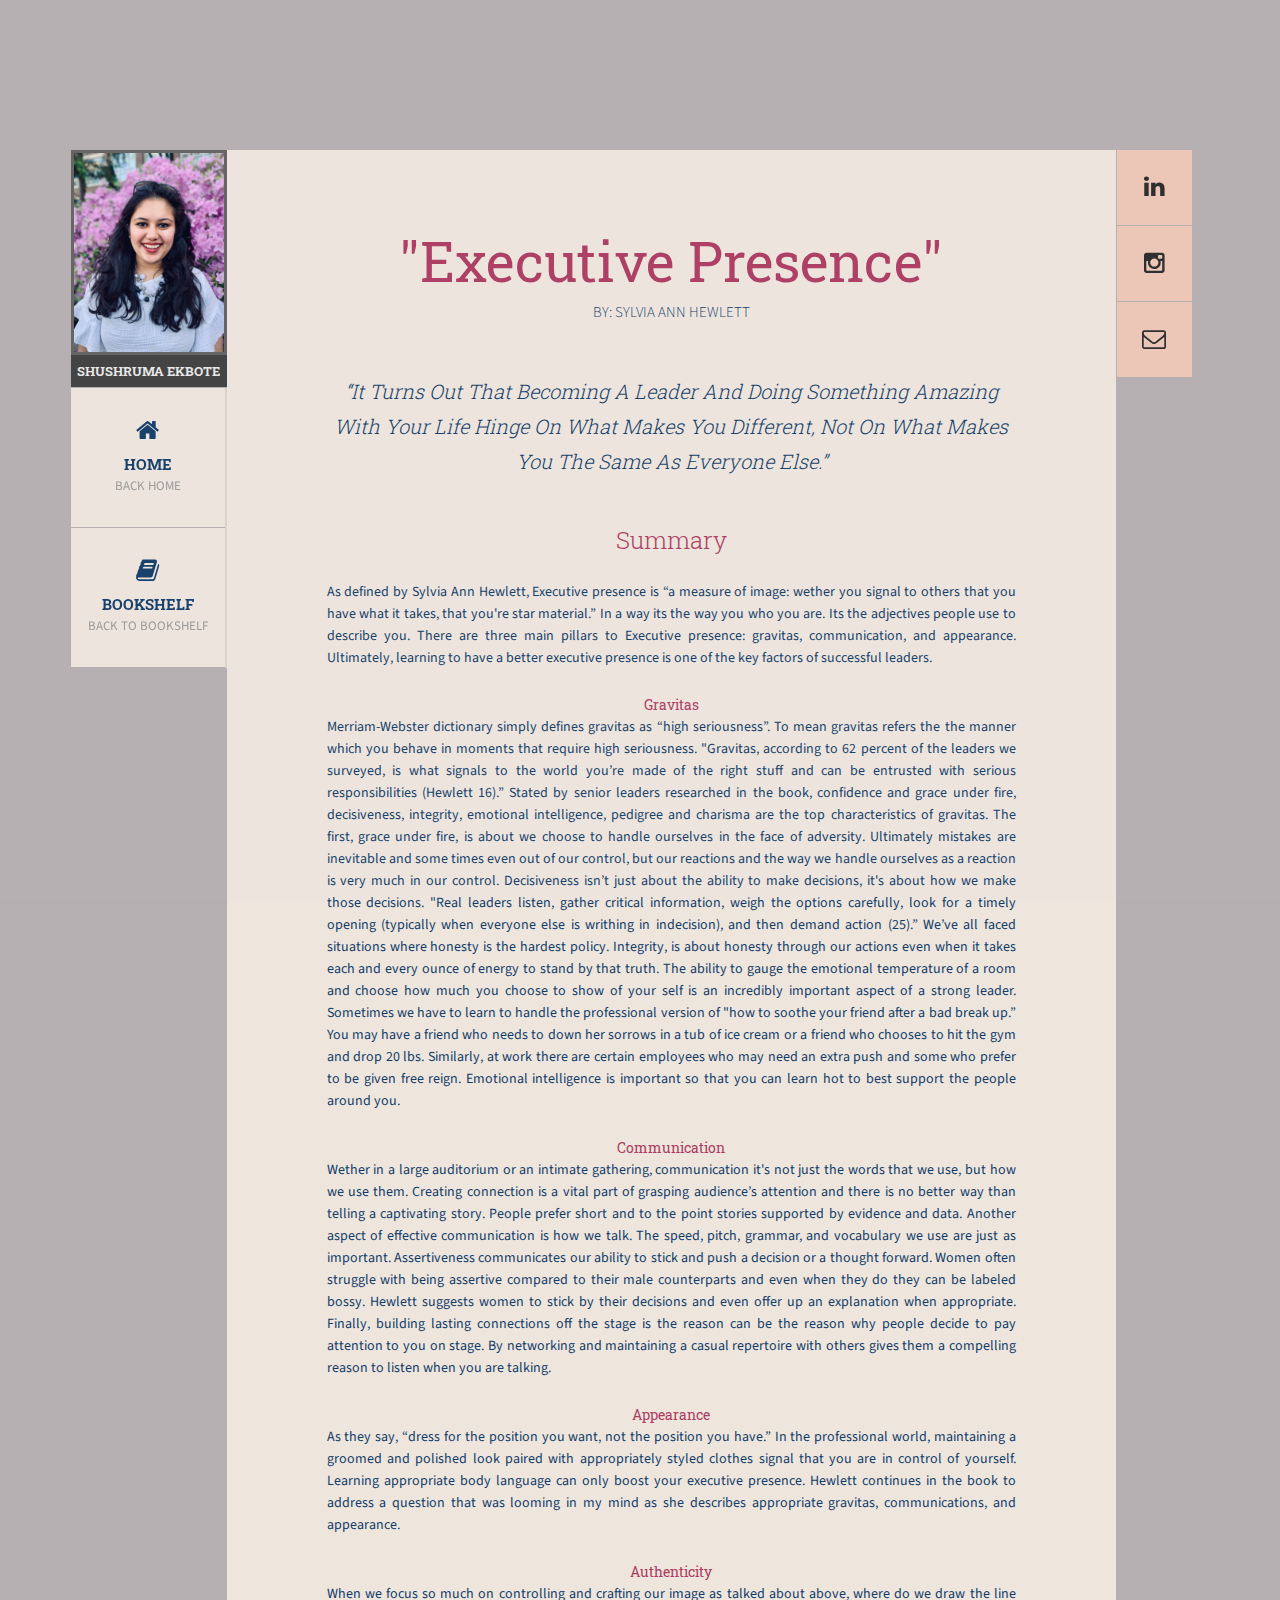
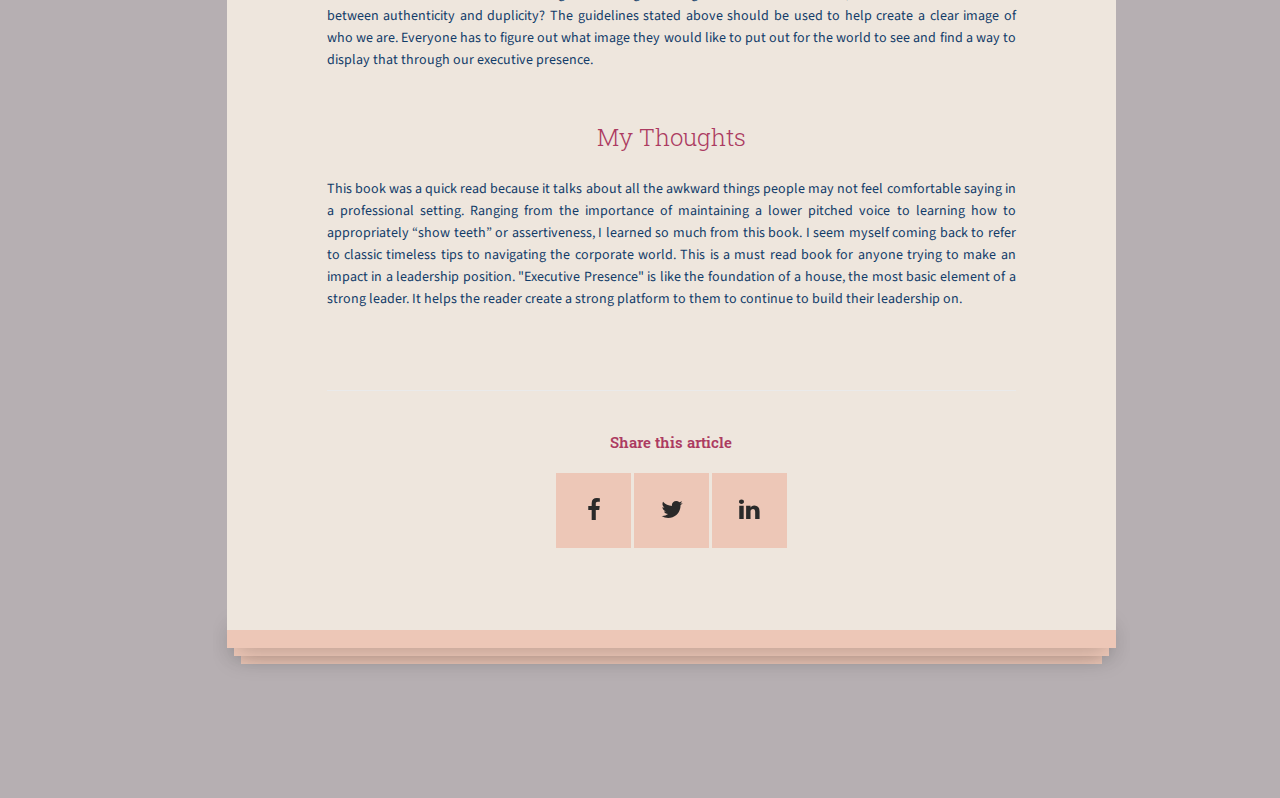
==== Executive_Presence.html @ 41de3475 "executive presence" ====
<!DOCTYPE html>
<html lang="en">
    <head>
	
		 <!-- Metas -->
        <meta charset="utf-8">
        <title>Executive Presence, thoughts by Shushruma</title>
        <meta name="description" content="">
      	<meta name="viewport" content="width=device-width, initial-scale=1">

		<!-- Css -->
        <link href="css/bootstrap.css" rel="stylesheet" type="text/css" media="all"/>
		<link href="css/base.css" rel="stylesheet" type="text/css" media="all"/>
		<link href="css/main.css" rel="stylesheet" type="text/css" media="all"/>
        <link href="css/owl-carousel/owl.carousel.css" rel="stylesheet"  media="all">
		<link href="css/owl-carousel/owl.theme.css" rel="stylesheet"  media="all">
		<link href="css/magnific-popup.css" type="text/css" rel="stylesheet" media="all" />
		<link href='https://fonts.googleapis.com/css?family=Source+Sans+Pro:400,400italic,300,600%7CRoboto+Slab:400,300,700' rel='stylesheet' type='text/css'>
		<link href="css/fontello.css" rel="stylesheet" type="text/css"  media="all">
		
    </head>
    <body>
	
<!-- Preloader -->
<div class="loader">
		<!-- Preloader inner -->
  <div class="loader-inner">
	<div class="spinner">
	  <div class="dot1"></div>
	  <div class="dot2"></div>
	</div>
  </div>
<!-- End preloader inner -->
</div>
<!-- End preloader-->


<!--Wrapper-->
<div id="wrapper" class="mt-150 mb-150">
	
	<!--Container-->
	<div class="container">
		
		
		
			<!--Row-->	
			<div class="row ">
		
		<!--Left content-->
		<div class="col-md-2 left-content pd-r0">
	
	<!--Header-->
	<header id="header">

				<!--Main header-->
				<div class="main-header">
				
				<!--Profile image-->
				<div class="img-profile">
					<img src="img/profile.jpg" alt="" style="border: #656361 solid 3px;"/>
					
					<div class="name-profile t-center">
						<h5 class="uppercase">Shushruma Ekbote</h5>
					</div>
					
				</div>
				<!--End profile image-->					
				
				<!--Main navigation-->
				<nav id="main-nav" class="main-nav clearfix t-center uppercase not-tabbed">

				<ul>
					<li ><a href="index.html"><i class="icon-home"></i>Home<span>Back Home</span></a></li>
					<li ><a href="index.html#portfolio"><i class="icon-book"></i>Bookshelf<span>Back to bookshelf</span></a></li>
					
				</ul>

				</nav>
			<!--End main navigation-->
				
				</div>
				<!--End main header-->
			
		</header>
		<!--End  header-->
		
		</div>
		<!--End left content-->
		
			<!--Right content-->
			<div class="col-md-9 right-content pd-r0 pd-l0">

						
					<!--Blog Tab-->
			<section id="blog" class="bg-white t-center">
				
				
				<!--Blog-->
				<div class="blog single">
				
					<!--Content-->
						<div class="content">

					<!--Block content-->	
					<div class="block-content mb-50">
						
							<!--Row-->	
							<div class="row">

							<div class="col-md-12">


						<div class="main-title">
                               <h1 class="mb-20">"Executive Presence"</h1>
                               <h5 class="uppercase pt-10">by: Sylvia Ann Hewlett</h5>
                           </div>


								</div>

							</div>
							<!--End row-->

					</div>
					<!--End block content-->
                    
                            <div class="block-post single mb-50">
                             <blockquote>“It turns out that becoming a leader and doing something amazing with your life hinge on what makes you different, not on what makes you the same as everyone else.”</blockquote>
                            </div>
                   
                            
						<!--Block content-->	
						<div class="block-content ">

								<!--Row-->	
								<div class="row">
							<div class="col-md-12">

								<!--Block post-->			
								<div class="block-post single">			
									

										<div class="post-title mb-30">
	                                    
	                                        <h4>Summary</h4>
	                                </div>


									
										<div class="entry-content">
									<p>As defined by Sylvia Ann Hewlett, Executive presence is “a measure of image: wether you signal to others that you have what it takes, that you're star material.” In a way its the way you who you are. Its the adjectives people use to describe you. There are three main pillars to Executive presence: gravitas, communication, and appearance. Ultimately, learning to have a better executive presence is one of the key factors of successful leaders.  </p>
                                    
                                    <h5 class="heading5">Gravitas</h5>
                                    <p> Merriam-Webster dictionary simply defines gravitas as “high seriousness”. To mean gravitas refers the the manner which you behave in moments that require high seriousness. "Gravitas, according to 62 percent of the leaders we surveyed, is what signals to the world you’re made of the right stuff and can be entrusted with serious responsibilities (Hewlett 16).” Stated by senior leaders researched in the book, confidence and grace under fire, decisiveness, integrity, emotional intelligence, pedigree and charisma are the top characteristics of gravitas. The first, grace under fire, is about we choose to handle ourselves in the face of adversity. Ultimately mistakes are inevitable and some times even out of our control, but our reactions and the way we handle ourselves as a reaction is very much in our control. Decisiveness isn’t just about the ability to make decisions, it's about how we make those decisions. "Real leaders listen, gather critical information, weigh the options carefully, look for a timely opening (typically when everyone else is writhing in indecision), and then demand action (25).” We’ve all faced situations where honesty is the hardest policy. Integrity, is about honesty through our actions even when it takes each and every ounce of energy to stand by that truth. The ability to gauge the emotional temperature of a  room and choose how much you choose to show of your self is an incredibly important aspect of a strong leader. Sometimes we have to learn to handle the professional version of "how to soothe your friend after a bad break up.” You may have a friend who needs to down her sorrows in a tub of ice cream or a friend who chooses to hit the gym and drop 20 lbs. Similarly, at work there are certain employees who may need an extra push and some who prefer to be given free reign. Emotional intelligence is important so that you can learn hot to best support the people around you.  </p>
                                            
                                            
                                    <h5 class="heading5">Communication</h5>
                                    <p>Wether in a large auditorium or an intimate gathering, communication it's not just the words that we use, but how we use them. Creating connection is a vital part of grasping audience’s attention and there is no better way than telling a captivating story. People prefer short and to the point stories supported by evidence and data. Another aspect of effective communication is how we talk. The speed, pitch, grammar, and vocabulary we use are just as important. Assertiveness communicates our ability to stick and push a decision or a thought forward. Women often struggle with being assertive compared to their male counterparts and even when they do they can be labeled bossy. Hewlett suggests women to stick by their decisions and even offer up an explanation when appropriate. Finally, building lasting connections off the stage is the reason can be the reason why people decide to pay attention to you on stage. By networking and maintaining a casual repertoire with others gives them a compelling reason to listen when you are talking. </p>
                                            
                                    <h5 class="heading5">Appearance</h5>
                                    <p>As they say, “dress for the position you want, not the position you have.” In the professional world, maintaining a groomed and polished look paired with appropriately styled clothes signal that you are in control of yourself. Learning appropriate body language can only boost your executive presence. Hewlett continues in the book to address a question that was looming in my mind as she describes appropriate gravitas, communications, and appearance.</p>
                                            
                                    <h5 class="heading5">Authenticity</h5>
                                    <p>When we focus so much on controlling and crafting our image as talked about above, where do we draw the line between authenticity and duplicity? The guidelines stated above should be used to help create a clear image of who we are. Everyone has to figure out what image they would like to put out for the world to see and find a way to display that through our executive presence. </p>
                                            
                                            
                                            
                                            <div class="post-title pt-30 mb-30">
	                                    
	                                        <h4 class ="heading5">My Thoughts</h4>
	                                </div>
                                            
                                    <p> This book was a quick read because it talks about all the awkward things people may not feel comfortable saying in a professional setting. Ranging from the importance of maintaining a lower pitched voice to learning how to appropriately “show teeth” or assertiveness, I learned so much from this book. I seem myself coming back to refer to classic timeless tips to navigating the corporate world. This is a must read book for anyone trying to make an impact in a leadership position. "Executive Presence" is like the foundation of a house, the most basic element of a strong leader. It helps the reader create a strong platform to them to continue to build their leadership on. </p>
                                            
								
									
									
									</div>
																		
									<hr class="mt-80 mb-40">
									
									<div class="block-share">

									<h5 class="mt-20">Share this article</h5>
									<ul class="social mt-20">
									<li><a href="https://www.facebook.com/sharer/sharer.php?u=https%3A//shushruma.github.io/startwwhy_br.html"><i class="icon-facebook"></i></a></li>
									<li><a href="https://twitter.com/intent/tweet?text=https%3A//www.facebook.com/sharer/sharer.php?u=https%253A//shushruma.github.io/startwwhy_br.html"><i class="icon-twitter"></i></a></li>
									<li><a href="https://www.linkedin.com/shareArticle?mini=true&url=https%3A//twitter.com/intent/tweet?text=https%253A//www.facebook.com/sharer/sharer.php?u=https%25253A//shushruma.github.io/startwwhy_br.html&title=Start%20With%20Why%20Book%20Blog%20by%20Shushruma%20Ekbote&summary=&source="><i class="icon-linkedin"></i></a></li>
								</ul>
								</div>

								</div>
								<!--End block post-->

							</div>

							</div>
							<!--End row-->
							
							
							</div>
							<!--End block content-->
														

					

						</div>
						<!--End content-->

					</div>
					 <!--End blog-->
		
		
			</section>
			<!--End blog tab-->

		</div>
		<!--End right content-->
		
		
		<!--Footer-->
		<footer class="footer ">
						
			<div class="col-md-1 pd-l0">
			
                <!--Social-->					
					<ul class="social">
                        <li><a href="https://www.linkedin.com/in/shushruma-sai-ekbote/"><i class="icon-linkedin"></i></a></li>
						<li><a href="https://www.instagram.com/shushruma/"><i class="icon-instagram"></i></a></li>
                        <li><a href="mailto:shushruma.ekbote@gmail.com"><i class="icon-mail"></i></a></li>
						
					</ul>
					<!--End social-->	
			
		</div>
			
		</footer>
		<!--End footer-->
				
			</div>
			<!--End row-->
			
		</div>
		<!--End container-->

</div>
<!--End wrapper-->
	
<!--Javascript-->	
<script src="js/jquery-1.11.3.min.js" type="text/javascript"></script>
<script src="js/owl.carousel.js" type="text/javascript"></script>
<script src="js/jquery.magnific-popup.js" type="text/javascript"></script>
<script src="js/jquery.easytabs.min.js" type="text/javascript"></script>
<script src="js/placeholders.min.js" type="text/javascript"></script>
<script src="js/script.js" type="text/javascript"></script>

<!-- Google analytics -->


<!-- End google analytics -->


    </body>
</html>
---- css/base.css ----
/* Table of Content
==================================================
	#Reset & Basics
	#Basic Styles
	#Typography
	#Links
	#Browser Fix
	#Misc


/* #Reset & Basics (Inspired by E. Meyers)
================================================== */

*, *:before, *:after {
    -moz-box-sizing: border-box;
	-webkit-box-sizing :border-box;
	-ms-box-sizing: border-box;
	-o-box-sizing: border-box;
}


* { margin:0; padding:0; }



	html, body, div, span, applet, object, iframe, h1, h2, h3, h4, h5, h6, p, blockquote, pre, a, abbr, acronym, address, big, cite, code, dfn, em, img, ins, kbd, q, s, samp, small, strike, strong, sub, sup, tt, var, b, u, i, center, dl, dt, dd, ol, ul, li, fieldset, form, label, legend, table, caption, tbody, tfoot, thead, tr, th, td, article, aside, canvas, details, embed, figure, figcaption, footer, header, hgroup, menu, nav, output, ruby, section, summary, time, mark, audio, video {
		margin: 0;
		padding: 0;
		border: 0;
		font-size: 100%;
		font: inherit;
		vertical-align: baseline; 
		text-decoration:none;}
	article, aside, details, figcaption, figure, footer, header, hgroup, menu, nav, section {
		display: block; }

	ol, ul {
		list-style: none; }
	blockquote, q {
		quotes: none; }
	blockquote:before, blockquote:after,
	q:before, q:after {
		content: '';
		content: none; }
	table {
		border-collapse: collapse;
		border-spacing: 0; }


a, a:hover, a:active, a:visited, a:focus {
    text-decoration: none;
}



		
img {
    display: inline-block;
    vertical-align: middle;
}

img {
    height: auto;
    max-width: 100%;
}


#map img { max-width: none; }

*::-moz-selection {
    background: #edc7b7;
    color: #2a2a2a;
}

a:focus {
outline: 0;
}

iframe{width:100%;frameborder:0;display:inline-block;}
	


/* #Basic Styles
================================================== */
	body {
		background: #b6afb2;
		font: 14px/22px "Source Sans Pro","Helvetica","Arial",sans-serif;
		color: #123c69;
		-webkit-font-smoothing: antialiased; /* Fix for webkit rendering */
		-webkit-text-size-adjust: 100%;
		margin:0;
		
		
 }


/* #Typography and #Common style
================================================== */

	h1, h2, h3, h4, h5, h6 {color: #ac3b61;}
	em { font-style: italic; }
	strong {color:#2a2a2a; }
	small { font-size: 80%; }
	
    h7 {color: #667586; font-size: 75%; font: "Roberto Slab";}


	
	.main-title h1 {
		font-size: 55px;
		font-weight: 400;
	}


	.main-title h3 {
		font-size: 20px;
		color:#123c69;
		font-weight: 300;
	}
	
	
	.main-title h5 {
		font-size: 15px;
		color:#123c69;
		font-weight: 300;
	}
	
	
	.sub-title h2 {
		font-size: 15px;
		font-weight: 700;
		display:inline-block;
		position:relative;
	}
	
	.sub-title h2:before {
		background: #123c69;
		content: "";
		height: 8px;
		left: 50%;
		position: absolute;
		top: -20px;
		width: 20px;
		transform:translate3d(-50%,0,0);
		-webkit-transform:translate3d(-50%,0,0);
		-ms-transform: translate3d(-50%,0,0);
		-ms-transform: translate(-50%,0);
		-o-transform: translate(-50%,0);
	}


		
	.block-post.single blockquote, .post-title h4, .post-title a, .work  .item a .desc h5 span, .filter li a, .block-quote .block-profile, .listing-large  a
	,.listing-large .listing-event .data.right li:nth-child(2) ul li, .timeline .timeline-inner .name span.date, .page-number , .listing .listing-event .data li, .listing  a
	, .main-nav ul li, 	h1, h2, h3, h4, h5, h6, h7 .but span, .author a  {
		font-family:"Sources Sans Pro", "Roboto Slab","Helvetica","Arial",sans-serif;
	}
	
	
	.main-title h5 , .timeline .timeline-inner .name span.date em, .listing-large .listing-event .data.right li:nth-child(2) ul li span , ul.hb-list li h6, .block-quote .block-profile span, .work .item a .desc h5 span
	,.main-nav ul li a span{
		font-family:"Source Sans Pro","Helvetica","Arial",sans-serif;
	}
	
	

	.exp:after, .spinner, .spinner:after,  .spinner, .block-quote .block-img img,.block-pagination ul li a.selected, .block-pagination ul li a 
	,.comments .author-img img, .rating span, .services:before, .services:after, .listing-inner:before  , .timeline .timeline-inner .name:before, .listing-large-inner:before, .listing-large-inner:after
	, ul.hb-list li span , .listing-inner:after {
		    border-radius: 100%;
			-moz-border-radius:100%;
			-webkit-border-radius :100%;
			-ms-border-radius:100%;
			-o-border-radius: 100%;
	
		}
	
	
	
	.uppercase{
		text-transform:uppercase;
	}
	
	.white{
		color:#eee6dd;
	}
	
	.block-share h5, .block-single h5{
	    font-size: 15px;
	    font-weight: 600;
	}
	
	
	.block-share .social li{
		display:inline-block;
		margin-bottom:0;
	}
	
	
	input[type="text"]::-moz-placeholder, input[type="email"]::-moz-placeholder, textarea::-moz-placeholder, input[type="search"]::-moz-placeholder {
	    color: #123c69;
	}
	
	

/* #Links
================================================== */
	
	a, input[type="text"],  textarea, nav.main-nav ul, .lines:before, .contact-form .submit, .reply-form .submit, .item a .desc, 
	.owl-page span,.insta-Feed li a:before, .right-arr, .left-arr {
		
		transition: all 0.3s ease-in-out 0s;
		-ms-transition: all 0.3s ease-in-out 0s;
		-webkit-transition:all 0.3s ease-in-out 0s;
		-moz-transition: all 0.3s ease-in-out 0s;
		-o-transition: all 0.3s ease-in-out 0s;
		
		
	}
		
	 p a {
	     text-decoration: underline;
		 color: #2a2a2a;
	}

	.but{
		padding: 8px 25px;
		text-transform:uppercase;
		display:inline-block;
		color:#2a2a2a;
		border:1px solid #eaeaea;
		font-size:12px;
		letter-spacing: 1px;
		font-weight: 400;
	}
	
	
	.but:hover{
		color:#2a2a2a;
		background:#edc7b7;
		border:1px solid #edc7b7;
	}
	
	
	.but.opc{
		color:#eee6dd;
		border:1px solid #525252;
		background:#525252;
	}
	
	
	.but.opc:hover{
		background:#3f3f3f;
	}
	
	
	.but span{
	    display: inline-block;
	    padding-left:10px;

	}
	
	
	a:hover .left-arr {
	    transform: translate3d(-6px, 0px, 0px);
		-ms-transform: translate3d(-6px, 0px, 0px);
		-webkit-transform:translate3d(-6px, 0px, 0px);
	}
	 a:hover .right-arr {
	    transform: translate3d(6px, 0px, 0px);
		-ms-transform: translate3d(6px, 0px, 0px);
		-webkit-transform:translate3d(6px, 0px, 0px);
	}
	
	
	
/* #Browser Fix
================================================== */



	 .main-header, col-md-2.left-content,  col-md-2.right-content{

 			box-sizing:border-box;
			-moz-box-sizing:border-box; /* Firefox */
		}



/* #Misc
================================================== */
/*Misc*/
	
	.pt-10{padding-top:10px !important;} 
	.pb-10{padding-bottom:10px !important;}
	.pt-15{padding-top:15px !important;} 
	.pb-15{padding-bottom:15px !important;}
	.pt-20{padding-top:20px !important;} 
	.pb-20{padding-bottom:20px !important;}
	.pt-30{padding-top:30px !important;} 
	.pb-30{padding-bottom:30px !important;}
	.pt-40{padding-top:40px !important;} 
	.pb-40{padding-bottom:40px !important;}
	.pt-50{padding-top:50px !important;}
	.pb-50{padding-bottom:50px !important;}
	.pt-60{padding-top:60px !important;}
	.pb-60{padding-bottom:60px !important;}
	.pt-70{padding-top:70px !important;}
	.pb-70{padding-bottom:70px !important;}
	.pt-80{padding-top:80px !important;}
	.pb-80{padding-bottom:80px !important;}
	.pt-100{padding-top:100px !important;}
	.pb-100{padding-bottom:100px !important;}
	.pt-160{padding-top:160px !important;}
	.pb-160{padding-bottom:160px !important;}
	.mt-5{margin-top:5px !important;}
	.mb-5{margin-bottom:5px !important;}
	.mt-10{margin-top:10px !important;}
	.mb-10{margin-bottom:10px !important;}
	.mt-15{margin-top:15px !important;}
	.mb-15{margin-bottom:15px !important;}
	.mt-20{margin-top:20px !important;}
	.mb-20{margin-bottom:20px !important;}
	.mt-30{margin-top:30px !important;}
	.mb-30{margin-bottom:30px !important;}
	.mt-40{margin-top:40px !important;}
	.mb-40{margin-bottom:40px !important;}
	.mt-50{margin-top:50px !important;}
	.mb-50{margin-bottom:50px !important;}
	.mt-60{margin-top:60px !important;}
	.mb-60{margin-bottom:60px !important;}
	.mt-70{margin-top:70px !important;}
	.mb-70{margin-bottom:70px !important;}
	.mt-80{margin-top:80px !important;}
	.mb-80{margin-bottom:80px !important;}
	.mt-90{margin-top:90px !important;}
	.mb-90{margin-bottom:90px !important;}
	.mt-100{margin-top:100px !important;}
	.mb-100{margin-bottom:100px !important;}
	.mt-150{margin-top:150px !important;}
	.mb-150{margin-bottom:150px !important;}
	.mt-200{margin-top:200px !important;}
	.mb-200{margin-bottom:200px !important;}
	.t-center {text-align: center;}
	.t-left {text-align: left;}
	.t-right {text-align: right;}
	.bg-white{background:#eee6dd;}
	.pd-r0{padding-right:0 !important;}
	.pd-l0{padding-left:0 !important;}
	.emph-1{color:#2a2a2a;}
	.emph-2{color:#edc7b7;}
	.emph-3{font-style:italic;}
	.emph-4{color:#999999;}


#main-nav{
    border-right: #ded1c4 solid 2px;
}
---- css/main.css ----
/*
*	THE BOOK (HTML version)
* 	Copyright 2016
* 	www.mutationmedia.net
* 	Created by : mutationthemes
*
*/


/** Table of Content
==================================================
1-Preloader
2-Header

3-Tabs sections : 
  3/1-About tab
  3/2-Resume tab
  3/3-Portfolio tab
  3/4-Blog tab
  3/5-Contact tab

4-Footer
5-Media queries


/** Preloader **/

.loader {
    background: #eaeaea;
    bottom: 0;
    height: 100%;
    left: 0;
    position: fixed;
    right: 0;
    top: 0;
    width: 100%;
    z-index: 9999;
}


.loader-inner {
    height: 100%;
    left: 0;
    position: absolute;
    top: 50%;
    width: 100%;
	opacity:.9;
	text-align:center;

}


.spinner {
  font-size: 10px;
  text-indent: -9999em;
  margin:0 auto;
  width: 4em;
  height: 4em;
  background: #2a2a2a;
  background: -moz-linear-gradient(left, #333333 10%, rgba(51, 51, 51, 0) 30%);
  background: -webkit-linear-gradient(left, #333333 10%, rgba(51, 51, 51, 0) 30%);
  background: -o-linear-gradient(left, #333333 10%, rgba(51, 51, 51, 0) 30%);
  background: -ms-linear-gradient(left, #333333 10%, rgba(51, 51, 51, 0) 30%);
  background: linear-gradient(to right, #333333 10%, rgba(51, 51, 51, 0) 30%);
  position: relative;
  -webkit-animation: rotation 1s infinite linear;
  animation: rotation 1s infinite linear;
  -webkit-transform: translateZ(0);
  -ms-transform: translateZ(0);
  transform: translateZ(0);
}


.spinner:before {
  width: 50%;
  height: 50%;
  background: #2a2a2a;
  position: absolute;
  top: 0;
  left: 0;
  content: '';
  border-radius: 100% 0 0 0;
}


.spinner:after {
  background:#eaeaea;
  width: 90%;
  height: 100%;
  border-radius: 50%;
  content: '';
  margin: auto;
  position: absolute;
  top: 0;
  left: 0;
  bottom: 0;
  right: 0;
	
}
@-webkit-keyframes rotation {
  0% {
    -webkit-transform: rotate(0deg);
    -ms-transform: rotate(0deg);
    transform: rotate(0deg);
  }
  100% {
    -webkit-transform: rotate(360deg);
    transform: rotate(360deg);
  }
}
@keyframes rotation {
  0% {
    -webkit-transform: rotate(0deg);
    -ms-transform: rotate(0deg);
    transform: rotate(0deg);
  }
  100% {
    -webkit-transform: rotate(360deg);
    -ms-transform: rotate(360deg);
    transform: rotate(360deg);
  }
}

/** End preloader **/


/** Header **/

.img-profile{
	position:relative;
}

.img-profile .name-profile{
	background:#3f3f3f;
	padding:5px 0;
	margin-bottom:1px;
}


.img-profile .name-profile h5{
	color:#e8e8e8;
	font-weight: 700;
	font-size:13px;
	display:block;
}



.img-profile .name-profile span sup{
 	font-size: 8px;
    line-height: 5px;
}

.main-header {
	position:relative;
	margin-left: 1px;
	
}

.main-header:after{content:""; background:#eaeaea;height:100%;top:0;right:-1px;position:absolute;width:1px;}

.main-nav ul li{
	display:block;
	position: relative;
	font-weight: 700;
	font-size:15px;
	margin-bottom:1px;

}

.main-nav ul li a{
	background:#eee6dd;
	color:#123c69;
	text-transform:uppercase;
	padding:30px 0;
  	display: inline-block;
 	vertical-align: middle;
 	-webkit-transform: translateZ(0);
  transform: translateZ(0);
  box-shadow: 0 0 1px rgba(0, 0, 0, 0);
  -webkit-backface-visibility: hidden;
  backface-visibility: hidden;
  -moz-osx-font-smoothing: grayscale;
  position: relative;
  -webkit-transition-property: color;
  transition-property: color;
  -webkit-transition-duration: 0.3s;
  transition-duration: 0.3s;
  width:100%;	
	
}


.main-nav ul li a span{
	display:block;
	font-size:13px;
	font-weight: 400;
	color:#999999;
}


.main-nav ul li a i{
	font-size:25px;
	display:block;
	margin-bottom:10px;
}


.main-nav li a:before {
 	content: "";
	 position: absolute;
	 z-index: -1;
	 top: 0;
	 left: 0;
	 right: 0;
	 bottom: 0;
	 background: #edc7b7;
	 -webkit-transform: scaleX(0);
	 transform: scaleX(0);
	 -webkit-transform-origin: 0 50%;
	 transform-origin: 0 50%;
	 -webkit-transition-property: transform;
	 transition-property: transform;
	 -webkit-transition-duration: 0.3s;
	 transition-duration: 0.3s;
	 -webkit-transition-timing-function: ease-out;
	 transition-timing-function: ease-out;


	
}


.main-nav li a:hover, .main-nav li a:focus, .main-nav li a:active, .main-nav li a:active span, .main-nav li a:hover span, .main-nav li a:focus span {
  color:#123c69;
}


.main-nav li a:hover:before, .main-nav li a:focus:before, .main-nav li a:active:before {
  -webkit-transform: scaleX(1);
  -ms-transform: scaleX(1);
  transform: scaleX(1);
}

.main-nav li a.active:before {
  color:#ffffff;
  content: "";
  position: absolute;
  z-index: -1;
  top: 0;
  bottom: 0;
  left: 0;
  right: 0;
  background: #edc7b7;
  -webkit-transform: scaleX(1);
  -ms-transform: scaleX(1);
  transform: scaleX(1);
  -webkit-transform-origin: 50%;
   -ms-transform-origin: 50%;
  transform-origin: 50%;
  -webkit-transition-property: transform;
  -ms-transition-property: transform;
  transition-property: transform;
  -webkit-transition-duration: 0.3s;
  -ms-transition-duration: 0.3s;
  transition-duration: 0.3s;
  -webkit-transition-timing-function: ease-out;
-ms-transition-timing-function: ease-out;
  transition-timing-function: ease-out;

}

.main-nav li a.active{
	background: #edc7b7;
	color:#ac3b61;
	z-index: 11;
}



.main-nav li a.active span{
	color:#ac3b61;
}


.main-nav li a.active:after {
  pointer-events: none;
  position: absolute;
  z-index: -1;
  content: '';
  border-style: solid;
  -webkit-transition-duration: 0.3s;
  transition-duration: 0.3s;
  -webkit-transition-property: transform;
  transition-property: transform;
  top:50%;
  margin-top:-25px;
  right: -10px;
  border-width: 25px 0 25px 15px;
  border-color: transparent transparent transparent #edc7b7;

}


/** End header **/

/** Tabs sections **/

.content{
	padding:100px;
	position:relative;
}


.content:after{
    content: "";
    height: 18px;
    left: 0;
    position: absolute;
    bottom: 0;
    width:100%;
	padding:18px 25px;
	z-index:-1;
	box-shadow: 0px 8px 25px -10px rgba(0,0,0,0.35), 0px 15px 0px -8px #edc7b7, 0px 15px 0px -7px #edc7b7, 0px 16px 25px -10px rgba(0,0,0,0.35), 0px 30px 0px -15px #edc7b7, 0px 30px 0px -14px #edc7b7;
	-moz-box-shadow:0px 8px 25px -10px rgba(0,0,0,0.35), 0px 15px 0px -8px #edc7b7, 0px 15px 0px -7px #edc7b7, 0px 16px 25px -10px rgba(0,0,0,0.35), 0px 30px 0px -15px #edc7b7, 0px 30px 0px -14px #edc7b7;
	-webkit-box-shadow :0px 8px 25px -10px rgba(0,0,0,0.35), 0px 15px 0px -8px #edc7b7, 0px 15px 0px -7px #edc7b7, 0px 16px 25px -10px rgba(0,0,0,0.35), 0px 30px 0px -15px #edc7b7, 0px 30px 0px -14px #edc7b7;;
	-ms-box-shadow:0px 8px 25px -10px rgba(0,0,0,0.35), 0px 15px 0px -8px #edc7b7, 0px 15px 0px -7px #edc7b7, 0px 16px 25px -10px rgba(0,0,0,0.35), 0px 30px 0px -15px #edc7b7, 0px 30px 0px -14px #edc7b7;;
	-o-box-shadow: 0px 8px 25px -10px rgba(0,0,0,0.35), 0px 15px 0px -8px #edc7b7, 0px 15px 0px -7px #edc7b7, 0px 16px 25px -10px rgba(0,0,0,0.35), 0px 30px 0px -15px #edc7b7, 0px 30px 0px -14px #edc7b7;;
	
}


.content:before{
	background: #edc7b7;
    content: "";
    height: 18px;
    left: 0;
    position: absolute;
    bottom: 0;
    width:100%;
	
}

.col-md-2.left-content{
	width: 14.6667%;
	z-index:10;
}


.right-content.col-md-9{
	width: 76%;
}


.footer.col-md-1{
	width: 9.33333%;
}


/** About tab **/

p.lead-intro {
	padding:0 80px;
	font-weight: 400;
	font-style:italic;
	font-size:15px;
	line-height:27px;
}

img.signature{
	width:20%;
}


.listing {
    padding: 40px 0;
    position: relative;
}


.listing:after {
    background-color: #eaeaea;
    content: " ";
    height: 100%;
    left: 36.5%;
    position: absolute;
    top: 0;
    width: 1px;
    z-index: 0;
	
}

/*
.listing-inner:before {
 	background: #2a2a2a;
    top: -20px;
    content: " ";
    height: 12px;
    left: 35.3%;
    position: absolute;
    width: 12px;
    z-index: 0;
}
*/


/*
.listing-inner:after {
 	background: #edc7b7;
    bottom: -20px;
    content: " ";
    height: 12px;
    left: 35.3%;
    position: absolute;
    width: 12px;
    z-index: 0;
}
*/

.listing .listing-event {
    position: relative;
    z-index: 2;
}


.listing .listing-event .data.left {
    float: left;
    margin-left: -17%;
    padding-right: 28px;
    position: relative;
    text-align: right;
    width: 53%;
}


.listing .listing-event .data.right {
  	margin-left: 35%;
    padding-left: 38px;
    position: relative;
    text-align: left;
    width: 71%;
}


.listing .listing-event .data li{
	font-size: 15px;
	font-weight: 400;
	line-height:26px;
}


.listing  a {
    font-size: 14px;
    font-weight: 700;
    position: absolute;
    bottom: -25px;
}


.listing  a:hover {
    color:#edc7b7;
}

.listing  a.btn-1 {
	left:3px;
}


.listing  a.btn-2 {
	right:26.8%
}

.insta-Feed li ,.insta-Feed li a{
	display: inline;
    margin: 0 1px;
    position: relative;
    width: 15%;
	
}

.insta-Feed li a{
	display:inline-block;

	
}

.insta-Feed li img {
	display:inline-block;
	width:100%;
	
	
}

.insta-Feed li a:before{
    background: rgba(51, 51, 51, 0.3);
    content: "";
    height: 100%;
    position: absolute;
    width: 100%;
	left:0;
	top:0;
	z-index:0;
	display: block
}

.insta-Feed li a:hover:before{
	background: rgba(51, 51, 51, 0);
}


.page-number {
  display: inline-block;
  font-size: 15.5px;
  font-weight: 400;
}

/** End about tab **/

/** Resume tab **/

p.prof-intro {
	
	font-weight: 400;
	font-size:15px;
	line-height:27px;
}

.timeline {
    padding: 60px 0 20px 0;
    position: relative;
}


.timeline:after {
    background-color: #eaeaea;
    content: " ";
    height: 100%;
   	left: 49.9%;
    position: absolute;
    top: 0;
    width: 1px;
    z-index: 0;
}


.timeline .timeline-inner {
    margin-bottom: 40px;
    position: relative;
    z-index: 2;
}


.timeline .timeline-inner:last-child {
    margin-bottom: 0;
}

.timeline .timeline-inner .name {
    float: left;
    font-size: 18px;
    padding-right: 4px;
    position: relative;
    text-align: right;
    width: 35%;

}

.timeline .timeline-inner .name:before {
    background: #123c69;
    border: 4px solid #fff;
    content: " ";
    height: 20px;
    position: absolute;
    right: -2.1em;
    top: 1px;
    width: 20px;
	 -webkit-background-clip: padding-box; 
	 -moz-background-clip:padding; 
	 background-clip:padding-box;
}

.timeline .timeline-inner .name.switched:before{
    background: #123c69;
	 -webkit-background-clip: padding-box; 
	 -moz-background-clip:padding; 
	 background-clip:padding-box;

}

.timeline .timeline-inner .detail {
    margin-left: 41%;
    padding-left: 5px;
    position: relative;
	text-align:left;
	width:60%;
}

.timeline .timeline-inner .name h4 {
    margin-bottom: 0;
	font-size: 15px;
    font-weight: 400;
}


.timeline .timeline-inner .name span.date {
    color:#667586;
    font-size: 13.5px;
    font-weight: 400;
}

.timeline .timeline-inner .name span.date em {
 	background:#edc7b7;
    border-radius: 3px;
	-moz-border-radius:3px;
	-webkit-border-radius :3px;
	-ms-border-radius:3px;
	-o-border-radius: 3px;
    color: #2a2a2a;
    font-size: 12.5px;
    font-weight: 400;
    margin-left: 10px;
    padding: 2px 7px;
    position: relative;
    top: -1px;
	position:relative;
}


.timeline .timeline-inner .name span.date em:before {
    border-color: transparent #edc7b7;
    border-style: solid;
    border-width: 6px 5px 6px 0;
    content: "";
    display: block;
    left: -4px;
    position: absolute;
    top: 4px;
    width: 0;
    z-index: 0;
}

.listing-large {
    padding: 40px 0 40px 0;
    position: relative;
}


.listing-large:after {
    background-color: #eaeaea;
    content: " ";
    height: 100%;
   	left: 49.9%;
    position: absolute;
    top: 0;
    width: 1px;
    z-index: 0;
}

.listing-large .listing-large-inner {
    margin-bottom: 40px;
    position: relative;
    z-index: 2;
}

/*
.listing-large-inner:before {
 	background: #2a2a2a;
    top: -80px;
    content: " ";
    height: 12px;
    left: 49.1%;
    position: absolute;
    width: 12px;
    z-index: 0;
}
*/

/*
.listing-large-inner:after {
 	background: #edc7b7;
    bottom: -100px;
    content: " ";
    height: 12px;
    left: 49.1%;
    position: absolute;
    width: 12px;
    z-index: 0;
}
*/

.listing-large .listing-event .data.left {
    float: left;
    font-weight: 300;
    padding-right: 5px;
    position: relative;
    text-align: right;
    width: 46%;
}

.listing-large .listing-event .data.right {
  	margin-left: 41%;
    padding-left: 92px;
    position: relative;
	text-align:left;
	width:57%;
}

.listing-large .listing-event .data.right li {
	margin-bottom: 30px;
}

.listing-large .listing-event .data.right li p{
	font-size:14.5px;
}


.listing-large .listing-event .data.right li:last-child {
	margin-bottom: 0;
}

.listing-large .listing-event .data.right li ul li {
	margin-bottom: 0;
}



.listing-large .listing-event .data.right li:nth-child(2) ul li {
	font-weight: 400;
	font-size:15px;
}


.listing-large .listing-event .data.right li:nth-child(2) ul li span {
	font-weight: 300;
	font-size:14px;
	margin-left:2px;
}

.listing-large .listing-event .data.right h5 {
	font-size: 15px;
    font-weight: 700;
	margin-bottom:20px;
}



ul.hb-list li {
    display: inline-block;
    margin-right: 10px;
    text-align: center;
}


ul.hb-list li span {
    border: 1px solid #123c69;
    color: #123c69;
    display: block;
    height: 45px;
    width: 45px;
}


ul.hb-list li span i{
    font-size: 16px;
    line-height: 42px;
    display:block;
}


ul.hb-list li h6 {
    color: #123c69;
    margin-top: 10px;
	font-style:italic;
	font-size:14.5px;
}


.listing-large .listing-event .data.left li {
	margin-bottom: 30px;
}

.listing-large .listing-event .data.left li p{
	font-size:14.5px;
}


.listing-large .listing-event .data.left h5 {
    display: block;
    margin-left:15px;
	font-size: 15px;
    font-weight: 700;
    margin-bottom:20px;
}


.rating {
    float: right;
}

.rating span {
    background: #edc7b7 ;
    display: inline-block;
	margin: 0 3px;
    height: 6px;
    width: 6px;
	position: relative;
    top: -3px;
}
.rating span.transparent {
    background:#eaeaea ;
}


.listing-large  a {
    font-size: 14px;
    color: #123c69;
    font-weight: 700;
    position: absolute;
    bottom: -65px;
}


.listing-large  a:hover {
    color:#edc7b7;
}

.listing-large  a.btn-1 {
	left:37%;
}


.listing-large  a.btn-2 {
	right:26.3%;
}

.services{
	position:relative;
	padding: 60px 40px;
}

.services:before {
 	background: #2a2a2a;
    top: 40px;
    content: " ";
    height: 12px;
    left: 49.1%;
    position: absolute;
    width: 12px;
    z-index: 0;
}

.services:after {
 	background: #edc7b7;
    bottom: 40px;
    content: " ";
    height: 12px;
    left: 49.1%;
    position: absolute;
    width: 12px;
    z-index: 0;
}

.services .block-service  .col-sm-6:nth-child(-n+2) {
    border-bottom: 1px solid #eaeaea;
}


.services .block-service  .col-sm-6:nth-child(2n+1) {
    border-right: 1px solid #eaeaea;
}


.services .block-service  .col-sm-6:nth-child(-n+3) {
    border-bottom: 1px solid #eaeaea;
}
.services .block-service  .col-sm-6:nth-child(3n+1) {
    border-bottom: 1px solid #eaeaea;
}

.services .block-service .col-sm-6 {
    padding: 50px 0;
}

.block-service .ico {
    color: #edc7b7;
    font-size: 30px;
}

.block-service .det h5 {
    font-size: 15px;
	font-weight: 700;
}

.block-service .det p {
    padding:0  40px;
}

.block-quote {
	background:#f2f3f4;
	padding:50px;
	position:relative;
	color:#777777;
	font-size: 15px;
}

.block-quote:after {
	content: "";
	border-top: 15px solid #f2f3f4;
    border-left: 15px solid rgba(0, 0, 0, 0);
    border-right: 15px solid rgba(0, 0, 0, 0);
    bottom: -12px;
    display: inline-block;
    left: 50%;
    position: absolute;
    transform: translate3d(-50%, 0px, 0px);
	-ms-transform: translate3d(-50%, 0px, 0px);
    -webkit-transform: translate3d(-50%, 0px, 0px);
    -ms-transform:translate(-50%, 0px);
    -o-transform:translate(-50%, 0px);
    z-index: 2;
}

.block-quote .block-profile {
    font-size: 16px;
	font-weight: 700;
}


.block-quote .block-profile span {
    color: #777777;
    font-size: 13.5px;
	font-weight: 400;
	display:block;
	font-style:italic;
}

.block-img img {
  	margin-bottom: 15px;
    margin-top: 50px;
    max-height: 100px;
    text-align: center;
}

/** End resume tab **/


/** Portfolio tab **/

.block-filter ul {
    display: inline-block;
    position: relative;
}

.filter li {
    display: inline-block;
    position: relative;
	text-transform:uppercase;
	font-size:13px;
	margin:0 5px;
}

.filter li a {
    color: #2a2a2a;
	font-size: 13px;
	font-weight: 400;
	opacity:.5;
	position:relative;
	padding: 0 5px;
}

.filter li a.active {
	opacity:1;
}

.filter li a:hover {
	opacity:1;
}

.filter li:not(:last-child):after {
    content: "/";
    margin-left: 10px;
    opacity: 0.5;
	
}

.work li:nth-last-child(-n+2) .item{
	margin-bottom:0;
}

.work .item {
    position: relative;
	margin-bottom:30px;
}
.disable:before {
    background-color: #ffffff;
    content: "";
    display: block;
    height: 100%;
    left: 0;
    opacity: 0.7;
    position: absolute;
    top: 0;
    width: 100%;
    z-index: 12;
}

.work  .item a .desc {
    background: rgba(42, 42, 42, .9) none repeat scroll 0 0;
    height: 100%;
    position: absolute;
    width: 100%;
    z-index: 2;
    opacity:0;
	text-align:center;   
}


.work  .item a .desc:hover{
	opacity:1;	
}

.work .item a .desc h5 {
    color: #ffffff;
    position: absolute;
    right: 0;
    top: 0;
	bottom:0;
	left:0;
	font-weight: 400;
	height:35px;
	margin:auto;
	font-size: 15px;
}

.work .item a .desc h5 span {
    display:block;
	text-transform:none;
	position:relative;
	font-size: 13.5px;
	font-weight: 400;
	font-style:italic;
	opacity: 0.75;
}


.block-nav-work {
	display:inline-block;
	position:relative;
	width:100%;
	
}


.block-nav-work ul {
	text-align:center;
	
}


.block-nav-work li{
	display:inline-block;
}


.block-nav-work li a{
	background:#eaeaea;
	display:inline-block;
	color:#2a2a2a;
	font-weight: 600;
	font-size:15.5px;
	padding:30px 91px;
	margin-right: -3px;
}


.block-nav-work li:first-child a, .block-nav-work li:last-child a{
	background:#f1f1f1;
}

.block-nav-work li a span{
	padding: 0 10px;
	display:inline-block;
	margin:0;
}


.block-nav-work li a:hover{
	background:#f1f1f1;
}


/** End porfolio tab **/


/** Blog tab **/

.search-form {
    border-bottom: 3px solid #eaeaea;
    position: relative;
}

.search-form input[type="text"] {
    background: none;
    border: medium none;
    color: #999999;
    padding: 15px 10px;
    width: 100%;
	font-family: "Roboto Slab","Helvetica","Arial",sans-serif;
	font-weight: 400;
}


.search-form input[type="submit"] {
    display: none;
    height: 0;
    opacity: 0;
    overflow: hidden;
    padding: 0;
    width: 0;
}


.search-form i {
    color: #767676;
    cursor: pointer;
    font-size: 22px;
    right: 10px;
    position: absolute;
    top: 15px;
}

.post-title a, .post-title h1, span.meta-date{
	display:inline-block;
}

.post-title h4, .post-title a{
	font-size:24px;
	color:#ac3b61;
    font-weight: 300;
	text-transform:capitalize;
	
}

.post-meta li {
    display: inline-block;
	color:#999999;
	font-weight: 600;
	text-transform:uppercase;
	font-size:12.5px;
}


.post-meta  li:not(:last-child) {
    margin-right: 8px;
}

.post-meta  li a{
    box-shadow: 0 -3px 0 #edc7b7 inset;
	color: #2a2a2a;
}



.block-post .entry-content {
    text-align: justify;
}

.block-post .heading5{
    text-align: center;
}
.block-post p{
	margin-bottom:25px;
}

.block-post hr{
	margin-top:0;
}

.block-post.single blockquote{
  	color: #123c69;
    font-size: 20px;
    font-style: italic;
    font-weight: 300;
    line-height: 35px;
    margin: 50px 0;
    text-transform: capitalize;
}


.block-posts .block-post:last-child {
	margin-bottom:40px;
}


.block-posts .block-post.single:last-child {
	margin-bottom:0;
}

.block-quote.blog:after{
	border:none;
}



.block-pagination ul {
    display: inline-block;
}


.block-pagination ul li {
    display: inline-block;
    font-size: 12px;
}

.block-pagination ul li.next a {
}


.block-pagination ul li a {
    color: #cccccc;
    display: inline-block;
    height: 32px;
    line-height: 32px;
    margin-right: 5px;
    width: 32px;
}


.block-pagination ul li a:hover{
    background:#efefef;
	color: #2a2a2a;
}


.block-pagination ul li a.selected {
    background:#efefef;
	color: #2a2a2a;
	
}


.block-pagination ul li span {
	font-size:10px;
}

.comment-content {
    margin-bottom: 15px;
    margin-left: 120px;
}


.comments .author-img {
    float: left;
    height: 75px;
    width: 75px;
}


.comments .author-img img {
    display: block;
    height: 100%;
    max-width: 100%;
}


.comment {
    margin-bottom: 30px;
    padding-bottom: 20px;
    position: relative;
}


.comments li:last-child .comment {
    border: medium none;
    margin-bottom: 0;
    padding-bottom: 0;
}


.comments a {
    display: inline-block;
}


.author a {
    color: #2a2a2a;
    font-size: 15px;
    font-weight:700;
}


.comments .replys {
    margin-left: 40px;
}


.comments .replys.children {
    margin-left: 80px;
}


.comments .reply-btn {
    left: 22px;
    position: relative;
    top: 10px;
}


.comments .reply-btn a {
    color: #2a2a2a;
	font-weight: 600;
	font-size:11px;
	text-transform:uppercase;
}


.comment-content .date a {
 	color: #777777;
    display: inline-block;
    font-size: 12px;
    font-weight: 400;
    margin-bottom: 8px;
    position: relative;
    top: -1px;
}


/** End blog tab **/


/** Contact tab **/

.contact-form, .reply-form{
	position:relative;
}


.input-columns .column1, .input-columns .column2 {
    float: left;
    width: 50%;
}

.input-columns .column1 .column-inner {
    padding: 0 15px 0 0;
}

.contact-form input[type="text"], .contact-form textarea, .reply-form input[type="text"], .reply-form textarea {
    background: rgba(0, 0, 0, 0) none repeat scroll 0 0;
    border: 1px solid #eaeaea;
    color: #999999;
    margin: 0 0 14px;
    outline: 0 none;
    overflow: hidden;
    padding: 15px 20px;
    resize: none;
    width: 100%;
	border-radius:5px;
	-moz-border-radius:5px;
	-webkit-border-radius :5px;
	-ms-border-radius:5px;
	-o-border-radius: 5px;
	font-family: "Roboto Slab","Helvetica","Arial",sans-serif;
	font-weight: 400;
}

.contact-form input[type="text"], .reply-form input[type="text"]{
	height:52px;
}


.contact-form textarea, .reply-form textarea {
    width: 100%;
	color: #999999;
	font-family: "Roboto Slab","Helvetica","Arial",sans-serif;

}


.contact-form .submit, .reply-form .submit {
    cursor: pointer;
	width:100%;
	border-radius:5px;
	-moz-border-radius:5px;
	-webkit-border-radius :5px;
	-ms-border-radius:5px;
	-o-border-radius: 5px;
	height:50px;
}


#success, #error {
    display: none;
    position: relative;
}


#success h2, #error h2 {
    color: #33373d;
    font-size: 11px;
    left: 0;
    position: absolute;
    text-transform: none;
    top: 0;
}


.errorForm {
	border:1px solid #cb3030 !important;
}



#map {
    height: 360px;
}


.info{
	border: 1px solid #eaeaea;
	padding: 60px 0;
	font-size:15px;
}

.info i{
	font-size:30px;
	color: #2a2a2a;
}


.info h5{
	font-size:15px;
	font-weight:600;
	text-transform:capitalize;
}


.info a {
    color: #999999;
}


/** End contact tab **/


/** End tabs section **/


/** Footer **/

.footer{
	position:relative;
}


.social{
	margin-left:1px;
}

.social li {
    display: table;
    margin-bottom: 1px;
    text-align: center;
	position:relative;
}

 .social a {
    background:#edc7b7;
    color: #2a2a2a;
    height: 75px;
    width: 75px;
	display: inline-block;
 	vertical-align: middle;
	  -webkit-transform: translateZ(0);
	  transform: translateZ(0);
	  box-shadow: 0 0 1px rgba(0, 0, 0, 0);
	  -webkit-backface-visibility: hidden;
	  backface-visibility: hidden;
	  -moz-osx-font-smoothing: grayscale;
	  position: relative;
	  -webkit-transition-property: color;
	  transition-property: color;
	  -webkit-transition-duration: 0.3s;
	  transition-duration: 0.3s;
}


.social a:before{
	  content: "";
	  position: absolute;
	  z-index:-1;
	  top: 0;
	  left: 0;
	  right: 0;
	  bottom: 0;
	  background: #2a2a2a;
	  -webkit-transform: scaleX(0);
	  transform: scaleX(0);
	  -webkit-transform-origin: 0 50%;
	  transform-origin: 0 50%;
	  -webkit-transition-property: transform;
	  transition-property: transform;
	  -webkit-transition-duration: 0.3s;
	  transition-duration: 0.3s;
	  -webkit-transition-timing-function: ease-out;
	  transition-timing-function: ease-out;
}


.social a:hover, .social a:focus, .social a:active {
  color:#ffffff;
	z-index:2;
}


.social a:hover:before, .social a:focus:before, .social a:active:before {
  -webkit-transform: scaleX(1);
  transform: scaleX(1);
}


.social li i {
    line-height: 75px;
	font-size:24px;
	display:block;
}



.footer .copyright{
 	background: #2a2a2a;
    float: left;
    margin-left: 41px;
    min-width: 163px;
    padding: 9px 20px;
    transform: rotate(90deg);
	-webkit-transform: rotate(90deg);
	-ms-transform: rotate(90deg); 
    transform-origin: left top 0;
    -ms-transform-origin: left top;
    -webkit-transform-origin: left top 0;
    -o-transform-origin: left top;
    
}

.footer .copyright p{
	color:#ffffff;
	font-size:12px;
    font-weight: 400;
	white-space: nowrap;
}

/** End footer **/


/** Media queries **/

@media screen and (max-width: 1366px) {
	.block-nav-work li a{padding:30px 56px;}
}


@media only screen and (min-device-width : 1024px) and (max-device-width : 1366px) and (orientation: portrait) {
	input, textarea{-webkit-appearance: none;-webkit-border-radius:0;}
	.right-content.col-md-9{width:75%;}
	.col-md-2.left-content{width: 16.6667%;}
	p.lead-intro{padding:0 45px;}
	.listing .listing-event .data.right{width:80%;}
	.listing .listing-event .data.left {margin-left: -23%;width: 58%;}
	.listing-inner:before, .listing-inner:after{left:35%;}
	.listing a.btn-2{right: 14.7%;}
	.listing a.btn-1{left: -11.51%;}
	.timeline .timeline-inner .detail {width: 61%;margin-left: 41%;padding-left: 80px;}
	.timeline .timeline-inner .name{margin-left: -16px;width: 47%;padding-right:0}
	.timeline .timeline-inner .name:before {right: -42px;}
	.listing-large .listing-event .data.left{width:45%;padding-right: 6px;}
	.listing-large .listing-event .data.right{width:62%;padding-left: 80px;}
	.listing-large-inner:before, .listing-large-inner:after{left: 49%;}
	.services:before, .services:after{left: 48.9%;}
	.listing-large a.btn-2{right: 18.5%;}
	.listing-large a.btn-1{left: 19.4%;}
	.rating span{margin:0 1px;}
	.post-title h4, .post-title a{font-size:23px;}
	.block-nav-work li a{padding:30px 56px;}
	.block-info .col-md-4{width:100%;}
	.block-info .col-md-4:not(:last-child){margin-bottom:30px;}
}



@media only screen and (min-device-width : 1024px) and (max-device-width : 1366px) and (orientation: landscape) {
	input, textarea{-webkit-appearance: none;-webkit-border-radius:0;}	
}


@media only screen and (min-width: 768px) and (max-width: 1024px) and (orientation: landscape) {
	input, textarea{-webkit-appearance: none;-webkit-border-radius:0;}
	.right-content.col-md-9{width:75%;}
	.col-md-2.left-content{width: 16.6667%;}
	p.lead-intro{padding:0 45px;}
	.listing .listing-event .data.right{width:80%;}
	.listing .listing-event .data.left {margin-left: -23%;width: 58%;}
	.listing-inner:before, .listing-inner:after{left:35%;}
	.listing a.btn-2{right: 14.7%;}
	.listing a.btn-1{left: -11.51%;}
	.timeline .timeline-inner .detail {width: 61%;margin-left: 41%;padding-left: 80px;}
	.timeline .timeline-inner .name{margin-left: -16px;width: 47%;padding-right:0}
	.timeline .timeline-inner .name:before {right: -42px;}
	.listing-large .listing-event .data.left{width:45%;padding-right: 6px;}
	.listing-large .listing-event .data.right{width:62%;padding-left: 80px;}
	.listing-large-inner:before, .listing-large-inner:after, .services:before, .services:after{left:49%;}
	.listing-large a.btn-2{right: 18.5%;}
	.listing-large a.btn-1{left: 19.4%;}
	.rating span{margin:0 1px;}
	.post-title h4, .post-title a{font-size:23px;}
	.block-nav-work li a{padding:30px 56px;}
	.block-info .col-md-4{width:100%;}
	.block-info .col-md-4:not(:last-child){margin-bottom:30px;}


}


@media only screen and (min-width: 768px) and (max-width: 959px){
	input, textarea{-webkit-appearance: none;-webkit-border-radius:0;}
	.container {position: relative;}
	.main-header{margin:0;}
	.main-header:after{bottom: 0;height: 1px;right: auto;width: 100%;top:auto;}
	.right-content.col-md-9, .left-content.col-md-2{width:auto;padding-left: 15px !important;padding-right: 15px !important;}
	.main-nav ul li{float:left; width:20%;font-size:14px;position:relative;margin-bottom:0;}
	.main-nav ul li:after{content:""; background:#eaeaea;height:100%;top:0;left:0;position:absolute;width:1px;}
	.main-nav ul li:first-child:after{content:none;}
	.main-nav ul li a{padding:25px;}
	.main-nav li a.active:after {-webkit-transform:rotate(90deg);transform:rotate(90deg);left: 50%; margin-left: -7px;right: auto;top: 102%;}
	.main-nav ul li a span{font-size:12px;}
	.main-nav.not-tabbed ul li{ width:50%;}
	p.lead-intro{padding:0 3px;}
	.listing-inner:before, .listing-inner:after{left:35.1%;}
	.listing .listing-event .data.right{width:81%;}
	.listing .listing-event .data.left{width:60%;margin-left: -34%;padding-right:0;}
	.timeline .timeline-inner .name{width:48%;padding-right:0;margin-left:-4.1%;}
	.timeline .timeline-inner .detail {margin-left: 38%;width: 66%;}
	.timeline .timeline-inner .name:before{right: -42px;}
	.footer{position:absolute;top:-41px;z-index:10;right:0px;}
	.footer .social{float:left;margin-left:0;}
	.footer .social li{float: left; margin-left: 1px;}
	.footer .copyright {float:left;margin-left:1px; -webkit-transform: none;transform: none;}
	.listing a.btn-2 {right: 14%;}
	.listing a.btn-1 {left: -12.2%;}
	.listing-large .listing-event .data.right{width:65%;margin-left: 38.8%;}
	.listing-large .listing-event .data.left{width:49%;margin-left: -5.2%;}
	.listing-large-inner:before, .listing-large-inner:after, .services:before, .services:after{left: 48.9%;}
	.listing-large a.btn-2 {right: 17.9%;}
	.listing-large a.btn-1 {left: 18.9%;}
	.rating span{margin:0 2px;}
	.block-nav-work li a{padding:30px 18px;}
	.post-title h4, .post-title a{font-size:23px;}
	.block-info .col-md-4:not(:last-child){margin-bottom:30px;}

}


@media only screen and (min-width: 480px) and (max-width: 767px) {
	input, textarea{-webkit-appearance: none;-webkit-border-radius:0;}
	.container {position: relative;}
	.content{padding: 100px 40px;}
	.main-header{margin:0;}
	.main-header:after{bottom: 0;height: 1px;right: auto;width: 100%;top:auto;}
	.right-content.col-md-9, .left-content.col-md-2{width:auto;padding-left: 15px !important;padding-right: 15px !important;}
	.main-nav ul li{float:left; width:20%;font-size:14px;position:relative;margin-bottom:0;}
	.main-nav ul li:after{content:""; background:#eaeaea;height:100%;top:0;left:0;position:absolute;width:1px;}
	.main-nav ul li a{padding:20px 0; font-size: 0;}
	.main-nav ul li a span{display:none;}
	.main-nav ul li a i{width:100%;position:absolute;margin-bottom:0;text-align:center;}
	.main-nav li a.active:after {-webkit-transform:rotate(90deg);transform:rotate(90deg);left: 50%; margin-left: -7px;right: auto;top: 102%;}
	.main-nav.not-tabbed ul li{ width:50%;}
	.main-title h1 {font-size: 45px;}
	.main-title h3{font-size: 17px;}
	p.lead-intro{padding:0 3px;}
	img.signature {width: 35%;}
	.block-content.pb-30{padding-bottom:0 !important;}
	.block-content.mb-100.pb-10, .block-content.mb-100.pb-30{margin-bottom:80px !important;}
	.listing-large .listing-large-inner{margin-bottom:0;}
	.listing,.listing-large, .timeline{padding:0;margin-top:0 !important;}
	.listing:after, .listing-inner:before, .listing-inner:after, .timeline:after, .timeline .timeline-inner .name:before, .listing-large-inner:before,
	.listing-large-inner:after, .listing-large:after, .services:before, .services:after, .filter li:not(:last-child):after, .main-nav ul li:first-child:after{content:none;}
	.listing .listing-event .data.left{width:35%;margin-left: 5%;padding-right:0;}
	.insta-Feed li, .insta-Feed li a{width:18%;}
	.timeline .timeline-inner .name{margin-bottom:5px !important;}
	.timeline .timeline-inner .name, .timeline .timeline-inner .detail{width:auto;padding:0;margin:0;text-align:left;float:none;}
	ul.hb-list li{margin-right:4px;}
	.services{margin-top:0 !important;}
	.services .block-service .col-sm-6:not(:last-child){border-bottom:1px solid #eaeaea;}
	.services .block-service .col-sm-6:nth-child(2n+1){border-right:none;}
	.services .block-service .col-sm-6:first-child{padding-top:0;}
	.services .block-service .col-sm-6:last-child{padding-bottom:0;}
	.footer{position:absolute;top:-41px;z-index:10;right:0px;}
	.footer .social{float:left;margin-left:0;}
	.footer .social li{float: left; margin-left: 1px;}
	.footer .copyright {float:left;margin-left:1px; -webkit-transform: none;transform: none;}
	.listing a.btn-2, .listing a.btn-1, .listing-large a.btn-2, .listing-large a.btn-1  {display:none;}
	.listing-large .listing-event .data.right, .listing-large .listing-event .data.left{width:auto;margin:0;padding:0;float:none;}
	.listing-large .listing-event .data.left{margin-bottom:40px !important;}
	.listing-large .listing-event .data.left h5{float:left;margin-left:0;}
	.filter li{display:block; margin-right:0;}
	.work li:nth-last-child(-n+2) .item{margin-bottom:30px;}
	.work li:last-child .item{margin-bottom:0;}
	.block-nav-work li{display:block;}
	.block-nav-work li a{padding:30px 32px;display:block;margin-right:0;}
	.portfolio.single .main-title h1{line-height:50px;}
	.portfolio.single .main-title h3{position:relative;top:-25px;}
	.block-single .col-sm-5.col-md-offset-1 p{margin-bottom:40px;}
	.post-title h4, .post-title a{font-size:23px;line-height: 30px;}
	.comments .replys.children {margin-left: 20px;}
	.input-columns .column1, .input-columns .column2{width:100%;}
	.input-columns .column1 .column-inner{padding:0;}
	.block-info .col-md-4:not(:last-child){margin-bottom:30px;}

	
}


@media only screen and (max-width:479px) {
	input, textarea{-webkit-appearance: none;-webkit-border-radius:0;}
	.container {position: relative;}
	.content{padding: 100px 40px;}
	.main-header{margin:0;}
	.main-header:after{bottom: 0;height: 1px;right: auto;width: 100%;top:auto;}
	.right-content.col-md-9, .left-content.col-md-2{width:auto;padding-left: 15px !important;padding-right: 15px !important;}
	.main-nav ul li{float:left; width:20%;font-size:14px;position:relative;margin-bottom:0;}
	.main-nav ul li:after{content:""; background:#eaeaea;height:100%;top:0;left:0;position:absolute;width:1px;}
	.main-nav ul li a{padding:20px 0; font-size: 0;}
	.main-nav ul li a span{display:none;}
	.main-nav ul li a i{width:100%;position:absolute;margin-bottom:0;text-align:center;}
	.main-nav li a.active:after {-webkit-transform:rotate(90deg);transform:rotate(90deg);left: 50%; margin-left: -7px;right: auto;top: 102%;}
	.main-nav.not-tabbed ul li{ width:50%;}
	.main-title h1 {font-size: 45px;}
	.main-title.profile h1 {line-height:50px;}
	.main-title h3{font-size: 17px;position:relative; top:-18px;}
	p.lead-intro{padding:0 3px;}
	img.signature {width: 45%;}
	.block-content.pb-30{padding-bottom:0 !important;}
	.block-content.mb-100.pb-10, .block-content.mb-100.pb-30{margin-bottom:80px !important;}
	.listing-large .listing-large-inner{margin-bottom:0;}
	.listing,.listing-large, .timeline{padding:0;margin-top:0 !important;}
	.listing:after, .listing-inner:before, .listing-inner:after, .timeline:after, .timeline .timeline-inner .name:before, .listing-large-inner:before,
	.listing-large-inner:after, .listing-large:after, .services:before, .services:after, .filter li:not(:last-child):after, .main-nav ul li:first-child:after{content:none;}
	.listing .listing-event .data.left, .listing .listing-event .data.right{width:auto;margin:0;padding:0;float:none;text-align:left;}
	.insta-Feed li, .insta-Feed li a{width:45%;margin:0;}
	.insta-Feed li:last-child{display:none;}
	.timeline .timeline-inner .name{margin-bottom:5px !important;}
	.timeline .timeline-inner .name, .timeline .timeline-inner .detail{width:auto;padding:0;margin:0;text-align:left;float:none;}
	ul.hb-list li{margin-right:2px;}
	.services{margin-top:0 !important;}
	.block-service .det p{padding:0;}
	.services .block-service .col-sm-6:not(:last-child){border-bottom:1px solid #eaeaea;}
	.services .block-service .col-sm-6:nth-child(2n+1){border-right:none;}
	.services .block-service .col-sm-6:first-child{padding-top:0;}
	.services .block-service .col-sm-6:last-child{padding-bottom:0;}
	.block-quote{padding:20px;}
	.footer{position:absolute;top:-41px;z-index:10;right:0px;}
	.footer .social{display:none;}
	.footer .copyright {float:left;margin-left:1px; -webkit-transform: none;transform: none;}
	.listing a.btn-2, .listing a.btn-1, .listing-large a.btn-2, .listing-large a.btn-1  {display:none;}
	.listing-large .listing-event .data.right, .listing-large .listing-event .data.left{width:auto;margin:0;padding:0;float:none;}
	.listing-large .listing-event .data.left{margin-bottom:40px !important;}
	.listing-large .listing-event .data.left h5{float:left;margin-left:0;}
	.rating span{margin:0;}
	.filter li{display:block; margin-right:0;}
	.work li:nth-last-child(-n+2) .item{margin-bottom:30px;}
	.work li:last-child .item{margin-bottom:0;}
	.block-nav-work li{display:block;}
	.block-nav-work li a{padding:30px 20px;display:block;margin-right:0;}
	.portfolio.single .main-title h1{line-height:50px;}
	.portfolio.single .main-title h3{position:relative;top:-25px;}
	.block-single .col-sm-5.col-md-offset-1 p{margin-bottom:40px;}
	.post-title h4, .post-title a{font-size:23px;line-height: 30px;}
	.comments .replys.children {margin-left: 20px;}
	.comments .author-img{float:none;}
	.comment-content{margin-left:0;margin-top:60px;}
	.input-columns .column1, .input-columns .column2{width:100%;}
	.input-columns .column1 .column-inner{padding:0;}
	.block-info .col-md-4:not(:last-child){margin-bottom:30px;}
	
}






/* -------------------- End media queries -------------------- */
---- css/fontello.css ----
@font-face {
  font-family: 'fontello';
  src: url('../font/fontello.eot?46579446');
  src: url('../font/fontello.eot?46579446#iefix') format('embedded-opentype'),
       url('../font/fontello.woff2?46579446') format('woff2'),
       url('../font/fontello.woff?46579446') format('woff'),
       url('../font/fontello.ttf?46579446') format('truetype'),
       url('../font/fontello.svg?46579446#fontello') format('svg');
  font-weight: normal;
  font-style: normal;
}
/* Chrome hack: SVG is rendered more smooth in Windozze. 100% magic, uncomment if you need it. */
/* Note, that will break hinting! In other OS-es font will be not as sharp as it could be */
/*
@media screen and (-webkit-min-device-pixel-ratio:0) {
  @font-face {
    font-family: 'fontello';
    src: url('../font/fontello.svg?46579446#fontello') format('svg');
  }
}
*/
 
 [class^="icon-"]:before, [class*=" icon-"]:before {
  font-family: "fontello";
  font-style: normal;
  font-weight: normal;
  speak: none;
 
  display: inline-block;
  text-decoration: inherit;
  width: 1em;
  margin-right: .2em;
  text-align: center;
  /* opacity: .8; */
 
  /* For safety - reset parent styles, that can break glyph codes*/
  font-variant: normal;
  text-transform: none;
 
  /* fix buttons height, for twitter bootstrap */
  line-height: 1em;
 
  /* Animation center compensation - margins should be symmetric */
  /* remove if not needed */
  margin-left: .2em;
 
  /* you can be more comfortable with increased icons size */
  /* font-size: 120%; */
 
  /* Font smoothing. That was taken from TWBS */
  -webkit-font-smoothing: antialiased;
  -moz-osx-font-smoothing: grayscale;
 
  /* Uncomment for 3D effect */
  /* text-shadow: 1px 1px 1px rgba(127, 127, 127, 0.3); */
}
 
.icon-glass:before { content: '\e800'; } /* '' */
.icon-music:before { content: '\e801'; } /* '' */
.icon-search:before { content: '\e802'; } /* '' */
.icon-mail:before { content: '\e803'; } /* '' */
.icon-mail-alt:before { content: '\e804'; } /* '' */
.icon-mail-squared:before { content: '\e805'; } /* '' */
.icon-heart:before { content: '\e806'; } /* '' */
.icon-heart-empty:before { content: '\e807'; } /* '' */
.icon-star:before { content: '\e808'; } /* '' */
.icon-star-empty:before { content: '\e809'; } /* '' */
.icon-star-half:before { content: '\e80a'; } /* '' */
.icon-star-half-alt:before { content: '\e80b'; } /* '' */
.icon-user:before { content: '\e80c'; } /* '' */
.icon-user-plus:before { content: '\e80d'; } /* '' */
.icon-user-times:before { content: '\e80e'; } /* '' */
.icon-users:before { content: '\e80f'; } /* '' */
.icon-male:before { content: '\e810'; } /* '' */
.icon-female:before { content: '\e811'; } /* '' */
.icon-child:before { content: '\e812'; } /* '' */
.icon-user-secret:before { content: '\e813'; } /* '' */
.icon-video:before { content: '\e814'; } /* '' */
.icon-videocam:before { content: '\e815'; } /* '' */
.icon-picture:before { content: '\e816'; } /* '' */
.icon-camera:before { content: '\e817'; } /* '' */
.icon-camera-alt:before { content: '\e818'; } /* '' */
.icon-th-large:before { content: '\e819'; } /* '' */
.icon-th:before { content: '\e81a'; } /* '' */
.icon-th-list:before { content: '\e81b'; } /* '' */
.icon-ok:before { content: '\e81c'; } /* '' */
.icon-ok-circled:before { content: '\e81d'; } /* '' */
.icon-ok-circled2:before { content: '\e81e'; } /* '' */
.icon-ok-squared:before { content: '\e81f'; } /* '' */
.icon-cancel:before { content: '\e820'; } /* '' */
.icon-cancel-circled:before { content: '\e821'; } /* '' */
.icon-cancel-circled2:before { content: '\e822'; } /* '' */
.icon-plus:before { content: '\e823'; } /* '' */
.icon-plus-circled:before { content: '\e824'; } /* '' */
.icon-plus-squared:before { content: '\e825'; } /* '' */
.icon-plus-squared-alt:before { content: '\e826'; } /* '' */
.icon-minus:before { content: '\e827'; } /* '' */
.icon-minus-circled:before { content: '\e828'; } /* '' */
.icon-minus-squared:before { content: '\e829'; } /* '' */
.icon-minus-squared-alt:before { content: '\e82a'; } /* '' */
.icon-help:before { content: '\e82b'; } /* '' */
.icon-help-circled:before { content: '\e82c'; } /* '' */
.icon-info-circled:before { content: '\e82d'; } /* '' */
.icon-info:before { content: '\e82e'; } /* '' */
.icon-home:before { content: '\e82f'; } /* '' */
.icon-link:before { content: '\e830'; } /* '' */
.icon-unlink:before { content: '\e831'; } /* '' */
.icon-link-ext:before { content: '\e832'; } /* '' */
.icon-link-ext-alt:before { content: '\e833'; } /* '' */
.icon-attach:before { content: '\e834'; } /* '' */
.icon-lock:before { content: '\e835'; } /* '' */
.icon-lock-open:before { content: '\e836'; } /* '' */
.icon-lock-open-alt:before { content: '\e837'; } /* '' */
.icon-pin:before { content: '\e838'; } /* '' */
.icon-eye:before { content: '\e839'; } /* '' */
.icon-eye-off:before { content: '\e83a'; } /* '' */
.icon-tag:before { content: '\e83b'; } /* '' */
.icon-tags:before { content: '\e83c'; } /* '' */
.icon-bookmark:before { content: '\e83d'; } /* '' */
.icon-bookmark-empty:before { content: '\e83e'; } /* '' */
.icon-flag:before { content: '\e83f'; } /* '' */
.icon-flag-empty:before { content: '\e840'; } /* '' */
.icon-flag-checkered:before { content: '\e841'; } /* '' */
.icon-thumbs-up:before { content: '\e842'; } /* '' */
.icon-thumbs-down:before { content: '\e843'; } /* '' */
.icon-thumbs-up-alt:before { content: '\e844'; } /* '' */
.icon-thumbs-down-alt:before { content: '\e845'; } /* '' */
.icon-download:before { content: '\e846'; } /* '' */
.icon-upload:before { content: '\e847'; } /* '' */
.icon-download-cloud:before { content: '\e848'; } /* '' */
.icon-upload-cloud:before { content: '\e849'; } /* '' */
.icon-reply:before { content: '\e84a'; } /* '' */
.icon-reply-all:before { content: '\e84b'; } /* '' */
.icon-forward:before { content: '\e84c'; } /* '' */
.icon-quote-left:before { content: '\e84d'; } /* '' */
.icon-quote-right:before { content: '\e84e'; } /* '' */
.icon-code:before { content: '\e84f'; } /* '' */
.icon-export:before { content: '\e850'; } /* '' */
.icon-export-alt:before { content: '\e851'; } /* '' */
.icon-share:before { content: '\e852'; } /* '' */
.icon-share-squared:before { content: '\e853'; } /* '' */
.icon-pencil:before { content: '\e854'; } /* '' */
.icon-pencil-squared:before { content: '\e855'; } /* '' */
.icon-edit:before { content: '\e856'; } /* '' */
.icon-print:before { content: '\e857'; } /* '' */
.icon-retweet:before { content: '\e858'; } /* '' */
.icon-keyboard:before { content: '\e859'; } /* '' */
.icon-gamepad:before { content: '\e85a'; } /* '' */
.icon-comment:before { content: '\e85b'; } /* '' */
.icon-chat:before { content: '\e85c'; } /* '' */
.icon-comment-empty:before { content: '\e85d'; } /* '' */
.icon-chat-empty:before { content: '\e85e'; } /* '' */
.icon-bell:before { content: '\e85f'; } /* '' */
.icon-bell-alt:before { content: '\e860'; } /* '' */
.icon-bell-off:before { content: '\e861'; } /* '' */
.icon-bell-off-empty:before { content: '\e862'; } /* '' */
.icon-attention-alt:before { content: '\e863'; } /* '' */
.icon-attention:before { content: '\e864'; } /* '' */
.icon-attention-circled:before { content: '\e865'; } /* '' */
.icon-location:before { content: '\e866'; } /* '' */
.icon-direction:before { content: '\e867'; } /* '' */
.icon-compass:before { content: '\e868'; } /* '' */
.icon-trash:before { content: '\e869'; } /* '' */
.icon-trash-empty:before { content: '\e86a'; } /* '' */
.icon-doc:before { content: '\e86b'; } /* '' */
.icon-docs:before { content: '\e86c'; } /* '' */
.icon-doc-text:before { content: '\e86d'; } /* '' */
.icon-doc-inv:before { content: '\e86e'; } /* '' */
.icon-doc-text-inv:before { content: '\e86f'; } /* '' */
.icon-file-pdf:before { content: '\e870'; } /* '' */
.icon-file-word:before { content: '\e871'; } /* '' */
.icon-file-excel:before { content: '\e872'; } /* '' */
.icon-file-powerpoint:before { content: '\e873'; } /* '' */
.icon-file-image:before { content: '\e874'; } /* '' */
.icon-file-archive:before { content: '\e875'; } /* '' */
.icon-file-audio:before { content: '\e876'; } /* '' */
.icon-file-video:before { content: '\e877'; } /* '' */
.icon-file-code:before { content: '\e878'; } /* '' */
.icon-folder:before { content: '\e879'; } /* '' */
.icon-folder-open:before { content: '\e87a'; } /* '' */
.icon-folder-empty:before { content: '\e87b'; } /* '' */
.icon-folder-open-empty:before { content: '\e87c'; } /* '' */
.icon-box:before { content: '\e87d'; } /* '' */
.icon-rss:before { content: '\e87e'; } /* '' */
.icon-rss-squared:before { content: '\e87f'; } /* '' */
.icon-phone:before { content: '\e880'; } /* '' */
.icon-phone-squared:before { content: '\e881'; } /* '' */
.icon-fax:before { content: '\e882'; } /* '' */
.icon-menu:before { content: '\e883'; } /* '' */
.icon-cog:before { content: '\e884'; } /* '' */
.icon-cog-alt:before { content: '\e885'; } /* '' */
.icon-wrench:before { content: '\e886'; } /* '' */
.icon-sliders:before { content: '\e887'; } /* '' */
.icon-basket:before { content: '\e888'; } /* '' */
.icon-cart-plus:before { content: '\e889'; } /* '' */
.icon-cart-arrow-down:before { content: '\e88a'; } /* '' */
.icon-calendar:before { content: '\e88b'; } /* '' */
.icon-calendar-empty:before { content: '\e88c'; } /* '' */
.icon-login:before { content: '\e88d'; } /* '' */
.icon-logout:before { content: '\e88e'; } /* '' */
.icon-mic:before { content: '\e88f'; } /* '' */
.icon-mute:before { content: '\e890'; } /* '' */
.icon-volume-off:before { content: '\e891'; } /* '' */
.icon-volume-down:before { content: '\e892'; } /* '' */
.icon-volume-up:before { content: '\e893'; } /* '' */
.icon-headphones:before { content: '\e894'; } /* '' */
.icon-clock:before { content: '\e895'; } /* '' */
.icon-lightbulb:before { content: '\e896'; } /* '' */
.icon-block:before { content: '\e897'; } /* '' */
.icon-resize-full:before { content: '\e898'; } /* '' */
.icon-resize-full-alt:before { content: '\e899'; } /* '' */
.icon-resize-small:before { content: '\e89a'; } /* '' */
.icon-resize-vertical:before { content: '\e89b'; } /* '' */
.icon-resize-horizontal:before { content: '\e89c'; } /* '' */
.icon-move:before { content: '\e89d'; } /* '' */
.icon-zoom-in:before { content: '\e89e'; } /* '' */
.icon-zoom-out:before { content: '\e89f'; } /* '' */
.icon-down-circled2:before { content: '\e8a0'; } /* '' */
.icon-up-circled2:before { content: '\e8a1'; } /* '' */
.icon-left-circled2:before { content: '\e8a2'; } /* '' */
.icon-right-circled2:before { content: '\e8a3'; } /* '' */
.icon-down-dir:before { content: '\e8a4'; } /* '' */
.icon-up-dir:before { content: '\e8a5'; } /* '' */
.icon-left-dir:before { content: '\e8a6'; } /* '' */
.icon-right-dir:before { content: '\e8a7'; } /* '' */
.icon-down-open:before { content: '\e8a8'; } /* '' */
.icon-left-open:before { content: '\e8a9'; } /* '' */
.icon-right-open:before { content: '\e8aa'; } /* '' */
.icon-up-open:before { content: '\e8ab'; } /* '' */
.icon-angle-left:before { content: '\e8ac'; } /* '' */
.icon-angle-right:before { content: '\e8ad'; } /* '' */
.icon-angle-up:before { content: '\e8ae'; } /* '' */
.icon-angle-down:before { content: '\e8af'; } /* '' */
.icon-angle-circled-left:before { content: '\e8b0'; } /* '' */
.icon-angle-circled-right:before { content: '\e8b1'; } /* '' */
.icon-angle-circled-up:before { content: '\e8b2'; } /* '' */
.icon-angle-circled-down:before { content: '\e8b3'; } /* '' */
.icon-angle-double-left:before { content: '\e8b4'; } /* '' */
.icon-angle-double-right:before { content: '\e8b5'; } /* '' */
.icon-angle-double-up:before { content: '\e8b6'; } /* '' */
.icon-angle-double-down:before { content: '\e8b7'; } /* '' */
.icon-down:before { content: '\e8b8'; } /* '' */
.icon-left:before { content: '\e8b9'; } /* '' */
.icon-right:before { content: '\e8ba'; } /* '' */
.icon-up:before { content: '\e8bb'; } /* '' */
.icon-down-big:before { content: '\e8bc'; } /* '' */
.icon-left-big:before { content: '\e8bd'; } /* '' */
.icon-right-big:before { content: '\e8be'; } /* '' */
.icon-up-big:before { content: '\e8bf'; } /* '' */
.icon-right-hand:before { content: '\e8c0'; } /* '' */
.icon-left-hand:before { content: '\e8c1'; } /* '' */
.icon-up-hand:before { content: '\e8c2'; } /* '' */
.icon-down-hand:before { content: '\e8c3'; } /* '' */
.icon-left-circled:before { content: '\e8c4'; } /* '' */
.icon-right-circled:before { content: '\e8c5'; } /* '' */
.icon-up-circled:before { content: '\e8c6'; } /* '' */
.icon-down-circled:before { content: '\e8c7'; } /* '' */
.icon-cw:before { content: '\e8c8'; } /* '' */
.icon-ccw:before { content: '\e8c9'; } /* '' */
.icon-arrows-cw:before { content: '\e8ca'; } /* '' */
.icon-level-up:before { content: '\e8cb'; } /* '' */
.icon-level-down:before { content: '\e8cc'; } /* '' */
.icon-shuffle:before { content: '\e8cd'; } /* '' */
.icon-exchange:before { content: '\e8ce'; } /* '' */
.icon-history:before { content: '\e8cf'; } /* '' */
.icon-expand:before { content: '\e8d0'; } /* '' */
.icon-collapse:before { content: '\e8d1'; } /* '' */
.icon-expand-right:before { content: '\e8d2'; } /* '' */
.icon-collapse-left:before { content: '\e8d3'; } /* '' */
.icon-play:before { content: '\e8d4'; } /* '' */
.icon-play-circled:before { content: '\e8d5'; } /* '' */
.icon-play-circled2:before { content: '\e8d6'; } /* '' */
.icon-stop:before { content: '\e8d7'; } /* '' */
.icon-pause:before { content: '\e8d8'; } /* '' */
.icon-to-end:before { content: '\e8d9'; } /* '' */
.icon-to-end-alt:before { content: '\e8da'; } /* '' */
.icon-to-start:before { content: '\e8db'; } /* '' */
.icon-to-start-alt:before { content: '\e8dc'; } /* '' */
.icon-fast-fw:before { content: '\e8dd'; } /* '' */
.icon-fast-bw:before { content: '\e8de'; } /* '' */
.icon-eject:before { content: '\e8df'; } /* '' */
.icon-target:before { content: '\e8e0'; } /* '' */
.icon-signal:before { content: '\e8e1'; } /* '' */
.icon-wifi:before { content: '\e8e2'; } /* '' */
.icon-award:before { content: '\e8e3'; } /* '' */
.icon-desktop:before { content: '\e8e4'; } /* '' */
.icon-laptop:before { content: '\e8e5'; } /* '' */
.icon-tablet:before { content: '\e8e6'; } /* '' */
.icon-mobile:before { content: '\e8e7'; } /* '' */
.icon-inbox:before { content: '\e8e8'; } /* '' */
.icon-globe:before { content: '\e8e9'; } /* '' */
.icon-sun:before { content: '\e8ea'; } /* '' */
.icon-cloud:before { content: '\e8eb'; } /* '' */
.icon-flash:before { content: '\e8ec'; } /* '' */
.icon-moon:before { content: '\e8ed'; } /* '' */
.icon-umbrella:before { content: '\e8ee'; } /* '' */
.icon-flight:before { content: '\e8ef'; } /* '' */
.icon-fighter-jet:before { content: '\e8f0'; } /* '' */
.icon-paper-plane:before { content: '\e8f1'; } /* '' */
.icon-paper-plane-empty:before { content: '\e8f2'; } /* '' */
.icon-space-shuttle:before { content: '\e8f3'; } /* '' */
.icon-leaf:before { content: '\e8f4'; } /* '' */
.icon-font:before { content: '\e8f5'; } /* '' */
.icon-bold:before { content: '\e8f6'; } /* '' */
.icon-medium:before { content: '\e8f7'; } /* '' */
.icon-italic:before { content: '\e8f8'; } /* '' */
.icon-header:before { content: '\e8f9'; } /* '' */
.icon-paragraph:before { content: '\e8fa'; } /* '' */
.icon-text-height:before { content: '\e8fb'; } /* '' */
.icon-text-width:before { content: '\e8fc'; } /* '' */
.icon-align-left:before { content: '\e8fd'; } /* '' */
.icon-align-center:before { content: '\e8fe'; } /* '' */
.icon-align-right:before { content: '\e8ff'; } /* '' */
.icon-align-justify:before { content: '\e900'; } /* '' */
.icon-list:before { content: '\e901'; } /* '' */
.icon-indent-left:before { content: '\e902'; } /* '' */
.icon-indent-right:before { content: '\e903'; } /* '' */
.icon-list-bullet:before { content: '\e904'; } /* '' */
.icon-list-numbered:before { content: '\e905'; } /* '' */
.icon-strike:before { content: '\e906'; } /* '' */
.icon-underline:before { content: '\e907'; } /* '' */
.icon-superscript:before { content: '\e908'; } /* '' */
.icon-subscript:before { content: '\e909'; } /* '' */
.icon-table:before { content: '\e90a'; } /* '' */
.icon-columns:before { content: '\e90b'; } /* '' */
.icon-crop:before { content: '\e90c'; } /* '' */
.icon-scissors:before { content: '\e90d'; } /* '' */
.icon-paste:before { content: '\e90e'; } /* '' */
.icon-briefcase:before { content: '\e90f'; } /* '' */
.icon-suitcase:before { content: '\e910'; } /* '' */
.icon-ellipsis:before { content: '\e911'; } /* '' */
.icon-ellipsis-vert:before { content: '\e912'; } /* '' */
.icon-off:before { content: '\e913'; } /* '' */
.icon-road:before { content: '\e914'; } /* '' */
.icon-list-alt:before { content: '\e915'; } /* '' */
.icon-qrcode:before { content: '\e916'; } /* '' */
.icon-barcode:before { content: '\e917'; } /* '' */
.icon-book:before { content: '\e918'; } /* '' */
.icon-ajust:before { content: '\e919'; } /* '' */
.icon-tint:before { content: '\e91a'; } /* '' */
.icon-toggle-off:before { content: '\e91b'; } /* '' */
.icon-toggle-on:before { content: '\e91c'; } /* '' */
.icon-check:before { content: '\e91d'; } /* '' */
.icon-check-empty:before { content: '\e91e'; } /* '' */
.icon-circle:before { content: '\e91f'; } /* '' */
.icon-circle-empty:before { content: '\e920'; } /* '' */
.icon-circle-thin:before { content: '\e921'; } /* '' */
.icon-circle-notch:before { content: '\e922'; } /* '' */
.icon-dot-circled:before { content: '\e923'; } /* '' */
.icon-asterisk:before { content: '\e924'; } /* '' */
.icon-gift:before { content: '\e925'; } /* '' */
.icon-fire:before { content: '\e926'; } /* '' */
.icon-magnet:before { content: '\e927'; } /* '' */
.icon-chart-bar:before { content: '\e928'; } /* '' */
.icon-chart-area:before { content: '\e929'; } /* '' */
.icon-chart-pie:before { content: '\e92a'; } /* '' */
.icon-chart-line:before { content: '\e92b'; } /* '' */
.icon-ticket:before { content: '\e92c'; } /* '' */
.icon-credit-card:before { content: '\e92d'; } /* '' */
.icon-floppy:before { content: '\e92e'; } /* '' */
.icon-megaphone:before { content: '\e92f'; } /* '' */
.icon-hdd:before { content: '\e930'; } /* '' */
.icon-key:before { content: '\e931'; } /* '' */
.icon-fork:before { content: '\e932'; } /* '' */
.icon-rocket:before { content: '\e933'; } /* '' */
.icon-bug:before { content: '\e934'; } /* '' */
.icon-certificate:before { content: '\e935'; } /* '' */
.icon-tasks:before { content: '\e936'; } /* '' */
.icon-filter:before { content: '\e937'; } /* '' */
.icon-beaker:before { content: '\e938'; } /* '' */
.icon-magic:before { content: '\e939'; } /* '' */
.icon-cab:before { content: '\e93a'; } /* '' */
.icon-taxi:before { content: '\e93b'; } /* '' */
.icon-truck:before { content: '\e93c'; } /* '' */
.icon-bus:before { content: '\e93d'; } /* '' */
.icon-bicycle:before { content: '\e93e'; } /* '' */
.icon-motorcycle:before { content: '\e93f'; } /* '' */
.icon-train:before { content: '\e940'; } /* '' */
.icon-subway:before { content: '\e941'; } /* '' */
.icon-ship:before { content: '\e942'; } /* '' */
.icon-money:before { content: '\e943'; } /* '' */
.icon-euro:before { content: '\e944'; } /* '' */
.icon-pound:before { content: '\e945'; } /* '' */
.icon-dollar:before { content: '\e946'; } /* '' */
.icon-rupee:before { content: '\e947'; } /* '' */
.icon-yen:before { content: '\e948'; } /* '' */
.icon-rouble:before { content: '\e949'; } /* '' */
.icon-shekel:before { content: '\e94a'; } /* '' */
.icon-try:before { content: '\e94b'; } /* '' */
.icon-won:before { content: '\e94c'; } /* '' */
.icon-bitcoin:before { content: '\e94d'; } /* '' */
.icon-viacoin:before { content: '\e94e'; } /* '' */
.icon-sort:before { content: '\e94f'; } /* '' */
.icon-sort-down:before { content: '\e950'; } /* '' */
.icon-sort-up:before { content: '\e951'; } /* '' */
.icon-sort-alt-up:before { content: '\e952'; } /* '' */
.icon-sort-alt-down:before { content: '\e953'; } /* '' */
.icon-sort-name-up:before { content: '\e954'; } /* '' */
.icon-sort-name-down:before { content: '\e955'; } /* '' */
.icon-sort-number-up:before { content: '\e956'; } /* '' */
.icon-sort-number-down:before { content: '\e957'; } /* '' */
.icon-hammer:before { content: '\e958'; } /* '' */
.icon-gauge:before { content: '\e959'; } /* '' */
.icon-sitemap:before { content: '\e95a'; } /* '' */
.icon-spinner:before { content: '\e95b'; } /* '' */
.icon-coffee:before { content: '\e95c'; } /* '' */
.icon-food:before { content: '\e95d'; } /* '' */
.icon-beer:before { content: '\e95e'; } /* '' */
.icon-user-md:before { content: '\e95f'; } /* '' */
.icon-stethoscope:before { content: '\e960'; } /* '' */
.icon-heartbeat:before { content: '\e961'; } /* '' */
.icon-ambulance:before { content: '\e962'; } /* '' */
.icon-medkit:before { content: '\e963'; } /* '' */
.icon-h-sigh:before { content: '\e964'; } /* '' */
.icon-bed:before { content: '\e965'; } /* '' */
.icon-hospital:before { content: '\e966'; } /* '' */
.icon-building:before { content: '\e967'; } /* '' */
.icon-building-filled:before { content: '\e968'; } /* '' */
.icon-bank:before { content: '\e969'; } /* '' */
.icon-smile:before { content: '\e96a'; } /* '' */
.icon-frown:before { content: '\e96b'; } /* '' */
.icon-meh:before { content: '\e96c'; } /* '' */
.icon-anchor:before { content: '\e96d'; } /* '' */
.icon-terminal:before { content: '\e96e'; } /* '' */
.icon-eraser:before { content: '\e96f'; } /* '' */
.icon-puzzle:before { content: '\e970'; } /* '' */
.icon-shield:before { content: '\e971'; } /* '' */
.icon-extinguisher:before { content: '\e972'; } /* '' */
.icon-bullseye:before { content: '\e973'; } /* '' */
.icon-wheelchair:before { content: '\e974'; } /* '' */
.icon-language:before { content: '\e975'; } /* '' */
.icon-graduation-cap:before { content: '\e976'; } /* '' */
.icon-paw:before { content: '\e977'; } /* '' */
.icon-spoon:before { content: '\e978'; } /* '' */
.icon-cube:before { content: '\e979'; } /* '' */
.icon-cubes:before { content: '\e97a'; } /* '' */
.icon-recycle:before { content: '\e97b'; } /* '' */
.icon-tree:before { content: '\e97c'; } /* '' */
.icon-database:before { content: '\e97d'; } /* '' */
.icon-server:before { content: '\e97e'; } /* '' */
.icon-lifebuoy:before { content: '\e97f'; } /* '' */
.icon-rebel:before { content: '\e980'; } /* '' */
.icon-empire:before { content: '\e981'; } /* '' */
.icon-bomb:before { content: '\e982'; } /* '' */
.icon-soccer-ball:before { content: '\e983'; } /* '' */
.icon-tty:before { content: '\e984'; } /* '' */
.icon-binoculars:before { content: '\e985'; } /* '' */
.icon-plug:before { content: '\e986'; } /* '' */
.icon-newspaper:before { content: '\e987'; } /* '' */
.icon-calc:before { content: '\e988'; } /* '' */
.icon-copyright:before { content: '\e989'; } /* '' */
.icon-at:before { content: '\e98a'; } /* '' */
.icon-eyedropper:before { content: '\e98b'; } /* '' */
.icon-brush:before { content: '\e98c'; } /* '' */
.icon-birthday:before { content: '\e98d'; } /* '' */
.icon-diamond:before { content: '\e98e'; } /* '' */
.icon-street-view:before { content: '\e98f'; } /* '' */
.icon-venus:before { content: '\e990'; } /* '' */
.icon-mars:before { content: '\e991'; } /* '' */
.icon-mercury:before { content: '\e992'; } /* '' */
.icon-transgender:before { content: '\e993'; } /* '' */
.icon-transgender-alt:before { content: '\e994'; } /* '' */
.icon-venus-double:before { content: '\e995'; } /* '' */
.icon-mars-double:before { content: '\e996'; } /* '' */
.icon-venus-mars:before { content: '\e997'; } /* '' */
.icon-mars-stroke:before { content: '\e998'; } /* '' */
.icon-mars-stroke-v:before { content: '\e999'; } /* '' */
.icon-mars-stroke-h:before { content: '\e99a'; } /* '' */
.icon-neuter:before { content: '\e99b'; } /* '' */
.icon-cc-visa:before { content: '\e99c'; } /* '' */
.icon-cc-mastercard:before { content: '\e99d'; } /* '' */
.icon-cc-discover:before { content: '\e99e'; } /* '' */
.icon-cc-amex:before { content: '\e99f'; } /* '' */
.icon-cc-paypal:before { content: '\e9a0'; } /* '' */
.icon-cc-stripe:before { content: '\e9a1'; } /* '' */
.icon-adn:before { content: '\e9a2'; } /* '' */
.icon-android:before { content: '\e9a3'; } /* '' */
.icon-angellist:before { content: '\e9a4'; } /* '' */
.icon-apple:before { content: '\e9a5'; } /* '' */
.icon-behance:before { content: '\e9a6'; } /* '' */
.icon-behance-squared:before { content: '\e9a7'; } /* '' */
.icon-bitbucket:before { content: '\e9a8'; } /* '' */
.icon-bitbucket-squared:before { content: '\e9a9'; } /* '' */
.icon-buysellads:before { content: '\e9aa'; } /* '' */
.icon-cc:before { content: '\e9ab'; } /* '' */
.icon-codeopen:before { content: '\e9ac'; } /* '' */
.icon-connectdevelop:before { content: '\e9ad'; } /* '' */
.icon-css3:before { content: '\e9ae'; } /* '' */
.icon-dashcube:before { content: '\e9af'; } /* '' */
.icon-delicious:before { content: '\e9b0'; } /* '' */
.icon-deviantart:before { content: '\e9b1'; } /* '' */
.icon-digg:before { content: '\e9b2'; } /* '' */
.icon-dribbble:before { content: '\e9b3'; } /* '' */
.icon-dropbox:before { content: '\e9b4'; } /* '' */
.icon-drupal:before { content: '\e9b5'; } /* '' */
.icon-facebook:before { content: '\e9b6'; } /* '' */
.icon-facebook-squared:before { content: '\e9b7'; } /* '' */
.icon-facebook-official:before { content: '\e9b8'; } /* '' */
.icon-flickr:before { content: '\e9b9'; } /* '' */
.icon-forumbee:before { content: '\e9ba'; } /* '' */
.icon-foursquare:before { content: '\e9bb'; } /* '' */
.icon-git-squared:before { content: '\e9bc'; } /* '' */
.icon-git:before { content: '\e9bd'; } /* '' */
.icon-github:before { content: '\e9be'; } /* '' */
.icon-github-squared:before { content: '\e9bf'; } /* '' */
.icon-github-circled:before { content: '\e9c0'; } /* '' */
.icon-gittip:before { content: '\e9c1'; } /* '' */
.icon-google:before { content: '\e9c2'; } /* '' */
.icon-gplus:before { content: '\e9c3'; } /* '' */
.icon-gplus-squared:before { content: '\e9c4'; } /* '' */
.icon-gwallet:before { content: '\e9c5'; } /* '' */
.icon-hacker-news:before { content: '\e9c6'; } /* '' */
.icon-html5:before { content: '\e9c7'; } /* '' */
.icon-instagram:before { content: '\e9c8'; } /* '' */
.icon-ioxhost:before { content: '\e9c9'; } /* '' */
.icon-joomla:before { content: '\e9ca'; } /* '' */
.icon-jsfiddle:before { content: '\e9cb'; } /* '' */
.icon-lastfm:before { content: '\e9cc'; } /* '' */
.icon-lastfm-squared:before { content: '\e9cd'; } /* '' */
.icon-leanpub:before { content: '\e9ce'; } /* '' */
.icon-linkedin-squared:before { content: '\e9cf'; } /* '' */
.icon-linux:before { content: '\e9d0'; } /* '' */
.icon-linkedin:before { content: '\e9d1'; } /* '' */
.icon-maxcdn:before { content: '\e9d2'; } /* '' */
.icon-meanpath:before { content: '\e9d3'; } /* '' */
.icon-openid:before { content: '\e9d4'; } /* '' */
.icon-pagelines:before { content: '\e9d5'; } /* '' */
.icon-paypal:before { content: '\e9d6'; } /* '' */
.icon-pied-piper-squared:before { content: '\e9d7'; } /* '' */
.icon-pied-piper-alt:before { content: '\e9d8'; } /* '' */
.icon-pinterest:before { content: '\e9d9'; } /* '' */
.icon-pinterest-circled:before { content: '\e9da'; } /* '' */
.icon-pinterest-squared:before { content: '\e9db'; } /* '' */
.icon-qq:before { content: '\e9dc'; } /* '' */
.icon-reddit:before { content: '\e9dd'; } /* '' */
.icon-reddit-squared:before { content: '\e9de'; } /* '' */
.icon-renren:before { content: '\e9df'; } /* '' */
.icon-sellsy:before { content: '\e9e0'; } /* '' */
.icon-shirtsinbulk:before { content: '\e9e1'; } /* '' */
.icon-simplybuilt:before { content: '\e9e2'; } /* '' */
.icon-skyatlas:before { content: '\e9e3'; } /* '' */
.icon-skype:before { content: '\e9e4'; } /* '' */
.icon-slack:before { content: '\e9e5'; } /* '' */
.icon-slideshare:before { content: '\e9e6'; } /* '' */
.icon-soundcloud:before { content: '\e9e7'; } /* '' */
.icon-spotify:before { content: '\e9e8'; } /* '' */
.icon-stackexchange:before { content: '\e9e9'; } /* '' */
.icon-stackoverflow:before { content: '\e9ea'; } /* '' */
.icon-steam:before { content: '\e9eb'; } /* '' */
.icon-steam-squared:before { content: '\e9ec'; } /* '' */
.icon-stumbleupon:before { content: '\e9ed'; } /* '' */
.icon-stumbleupon-circled:before { content: '\e9ee'; } /* '' */
.icon-tencent-weibo:before { content: '\e9ef'; } /* '' */
.icon-trello:before { content: '\e9f0'; } /* '' */
.icon-tumblr:before { content: '\e9f1'; } /* '' */
.icon-tumblr-squared:before { content: '\e9f2'; } /* '' */
.icon-twitch:before { content: '\e9f3'; } /* '' */
.icon-twitter-squared:before { content: '\e9f4'; } /* '' */
.icon-twitter:before { content: '\e9f5'; } /* '' */
.icon-vimeo-squared:before { content: '\e9f6'; } /* '' */
.icon-vine:before { content: '\e9f7'; } /* '' */
.icon-vkontakte:before { content: '\e9f8'; } /* '' */
.icon-whatsapp:before { content: '\e9f9'; } /* '' */
.icon-wechat:before { content: '\e9fa'; } /* '' */
.icon-weibo:before { content: '\e9fb'; } /* '' */
.icon-windows:before { content: '\e9fc'; } /* '' */
.icon-wordpress:before { content: '\e9fd'; } /* '' */
.icon-xing:before { content: '\e9fe'; } /* '' */
.icon-xing-squared:before { content: '\e9ff'; } /* '' */
.icon-yelp:before { content: '\ea00'; } /* '' */
.icon-youtube:before { content: '\ea01'; } /* '' */
.icon-yahoo:before { content: '\ea02'; } /* '' */
.icon-youtube-squared:before { content: '\ea03'; } /* '' */
.icon-youtube-play:before { content: '\ea04'; } /* '' */
.icon-blank:before { content: '\ea05'; } /* '' */
.icon-lemon:before { content: '\ea06'; } /* '' */
.icon-note:before { content: '\ea07'; } /* '' */
.icon-note-beamed:before { content: '\ea08'; } /* '' */
.icon-music-1:before { content: '\ea09'; } /* '' */
.icon-search-1:before { content: '\ea0a'; } /* '' */
.icon-flashlight:before { content: '\ea0b'; } /* '' */
.icon-mail-1:before { content: '\ea0c'; } /* '' */
.icon-heart-1:before { content: '\ea0d'; } /* '' */
.icon-heart-empty-1:before { content: '\ea0e'; } /* '' */
.icon-star-1:before { content: '\ea0f'; } /* '' */
.icon-star-empty-1:before { content: '\ea10'; } /* '' */
.icon-user-1:before { content: '\ea11'; } /* '' */
.icon-users-1:before { content: '\ea12'; } /* '' */
.icon-user-add:before { content: '\ea13'; } /* '' */
.icon-video-1:before { content: '\ea14'; } /* '' */
.icon-picture-1:before { content: '\ea15'; } /* '' */
.icon-camera-1:before { content: '\ea16'; } /* '' */
.icon-layout:before { content: '\ea17'; } /* '' */
.icon-menu-1:before { content: '\ea18'; } /* '' */
.icon-check-1:before { content: '\ea19'; } /* '' */
.icon-cancel-1:before { content: '\ea1a'; } /* '' */
.icon-cancel-circled-1:before { content: '\ea1b'; } /* '' */
.icon-cancel-squared:before { content: '\ea1c'; } /* '' */
.icon-plus-1:before { content: '\ea1d'; } /* '' */
.icon-plus-circled-1:before { content: '\ea1e'; } /* '' */
.icon-plus-squared-1:before { content: '\ea1f'; } /* '' */
.icon-minus-1:before { content: '\ea20'; } /* '' */
.icon-minus-circled-1:before { content: '\ea21'; } /* '' */
.icon-minus-squared-1:before { content: '\ea22'; } /* '' */
.icon-help-1:before { content: '\ea23'; } /* '' */
.icon-help-circled-1:before { content: '\ea24'; } /* '' */
.icon-info-1:before { content: '\ea25'; } /* '' */
.icon-info-circled-1:before { content: '\ea26'; } /* '' */
.icon-back:before { content: '\ea27'; } /* '' */
.icon-home-1:before { content: '\ea28'; } /* '' */
.icon-link-1:before { content: '\ea29'; } /* '' */
.icon-attach-1:before { content: '\ea2a'; } /* '' */
.icon-lock-1:before { content: '\ea2b'; } /* '' */
.icon-lock-open-1:before { content: '\ea2c'; } /* '' */
.icon-eye-1:before { content: '\ea2d'; } /* '' */
.icon-tag-1:before { content: '\ea2e'; } /* '' */
.icon-bookmark-1:before { content: '\ea2f'; } /* '' */
.icon-bookmarks:before { content: '\ea30'; } /* '' */
.icon-flag-1:before { content: '\ea31'; } /* '' */
.icon-thumbs-up-1:before { content: '\ea32'; } /* '' */
.icon-thumbs-down-1:before { content: '\ea33'; } /* '' */
.icon-download-1:before { content: '\ea34'; } /* '' */
.icon-upload-1:before { content: '\ea35'; } /* '' */
.icon-upload-cloud-1:before { content: '\ea36'; } /* '' */
.icon-reply-1:before { content: '\ea37'; } /* '' */
.icon-reply-all-1:before { content: '\ea38'; } /* '' */
.icon-forward-1:before { content: '\ea39'; } /* '' */
.icon-quote:before { content: '\ea3a'; } /* '' */
.icon-code-1:before { content: '\ea3b'; } /* '' */
.icon-export-1:before { content: '\ea3c'; } /* '' */
.icon-pencil-1:before { content: '\ea3d'; } /* '' */
.icon-feather:before { content: '\ea3e'; } /* '' */
.icon-print-1:before { content: '\ea3f'; } /* '' */
.icon-retweet-1:before { content: '\ea40'; } /* '' */
.icon-keyboard-1:before { content: '\ea41'; } /* '' */
.icon-comment-1:before { content: '\ea42'; } /* '' */
.icon-chat-1:before { content: '\ea43'; } /* '' */
.icon-bell-1:before { content: '\ea44'; } /* '' */
.icon-attention-1:before { content: '\ea45'; } /* '' */
.icon-alert:before { content: '\ea46'; } /* '' */
.icon-vcard:before { content: '\ea47'; } /* '' */
.icon-address:before { content: '\ea48'; } /* '' */
.icon-location-1:before { content: '\ea49'; } /* '' */
.icon-map:before { content: '\ea4a'; } /* '' */
.icon-direction-1:before { content: '\ea4b'; } /* '' */
.icon-compass-1:before { content: '\ea4c'; } /* '' */
.icon-cup:before { content: '\ea4d'; } /* '' */
.icon-trash-1:before { content: '\ea4e'; } /* '' */
.icon-doc-1:before { content: '\ea4f'; } /* '' */
.icon-docs-1:before { content: '\ea50'; } /* '' */
.icon-doc-landscape:before { content: '\ea51'; } /* '' */
.icon-doc-text-1:before { content: '\ea52'; } /* '' */
.icon-doc-text-inv-1:before { content: '\ea53'; } /* '' */
.icon-newspaper-1:before { content: '\ea54'; } /* '' */
.icon-book-open:before { content: '\ea55'; } /* '' */
.icon-book-1:before { content: '\ea56'; } /* '' */
.icon-folder-1:before { content: '\ea57'; } /* '' */
.icon-archive:before { content: '\ea58'; } /* '' */
.icon-box-1:before { content: '\ea59'; } /* '' */
.icon-rss-1:before { content: '\ea5a'; } /* '' */
.icon-phone-1:before { content: '\ea5b'; } /* '' */
.icon-cog-1:before { content: '\ea5c'; } /* '' */
.icon-tools:before { content: '\ea5d'; } /* '' */
.icon-share-1:before { content: '\ea5e'; } /* '' */
.icon-shareable:before { content: '\ea5f'; } /* '' */
.icon-basket-1:before { content: '\ea60'; } /* '' */
.icon-bag:before { content: '\ea61'; } /* '' */
.icon-calendar-1:before { content: '\ea62'; } /* '' */
.icon-login-1:before { content: '\ea63'; } /* '' */
.icon-logout-1:before { content: '\ea64'; } /* '' */
.icon-mic-1:before { content: '\ea65'; } /* '' */
.icon-mute-1:before { content: '\ea66'; } /* '' */
.icon-sound:before { content: '\ea67'; } /* '' */
.icon-volume:before { content: '\ea68'; } /* '' */
.icon-clock-1:before { content: '\ea69'; } /* '' */
.icon-hourglass:before { content: '\ea6a'; } /* '' */
.icon-lamp:before { content: '\ea6b'; } /* '' */
.icon-light-down:before { content: '\ea6c'; } /* '' */
.icon-light-up:before { content: '\ea6d'; } /* '' */
.icon-adjust:before { content: '\ea6e'; } /* '' */
.icon-block-1:before { content: '\ea6f'; } /* '' */
.icon-resize-full-1:before { content: '\ea70'; } /* '' */
.icon-resize-small-1:before { content: '\ea71'; } /* '' */
.icon-popup:before { content: '\ea72'; } /* '' */
.icon-publish:before { content: '\ea73'; } /* '' */
.icon-window:before { content: '\ea74'; } /* '' */
.icon-arrow-combo:before { content: '\ea75'; } /* '' */
.icon-down-circled-1:before { content: '\ea76'; } /* '' */
.icon-left-circled-1:before { content: '\ea77'; } /* '' */
.icon-right-circled-1:before { content: '\ea78'; } /* '' */
.icon-up-circled-1:before { content: '\ea79'; } /* '' */
.icon-down-open-1:before { content: '\ea7a'; } /* '' */
.icon-left-open-1:before { content: '\ea7b'; } /* '' */
.icon-right-open-1:before { content: '\ea7c'; } /* '' */
.icon-up-open-1:before { content: '\ea7d'; } /* '' */
.icon-down-open-mini:before { content: '\ea7e'; } /* '' */
.icon-left-open-mini:before { content: '\ea7f'; } /* '' */
.icon-right-open-mini:before { content: '\ea80'; } /* '' */
.icon-up-open-mini:before { content: '\ea81'; } /* '' */
.icon-down-open-big:before { content: '\ea82'; } /* '' */
.icon-left-open-big:before { content: '\ea83'; } /* '' */
.icon-right-open-big:before { content: '\ea84'; } /* '' */
.icon-up-open-big:before { content: '\ea85'; } /* '' */
.icon-down-1:before { content: '\ea86'; } /* '' */
.icon-left-1:before { content: '\ea87'; } /* '' */
.icon-right-1:before { content: '\ea88'; } /* '' */
.icon-up-1:before { content: '\ea89'; } /* '' */
.icon-down-dir-1:before { content: '\ea8a'; } /* '' */
.icon-left-dir-1:before { content: '\ea8b'; } /* '' */
.icon-right-dir-1:before { content: '\ea8c'; } /* '' */
.icon-up-dir-1:before { content: '\ea8d'; } /* '' */
.icon-down-bold:before { content: '\ea8e'; } /* '' */
.icon-left-bold:before { content: '\ea8f'; } /* '' */
.icon-right-bold:before { content: '\ea90'; } /* '' */
.icon-up-bold:before { content: '\ea91'; } /* '' */
.icon-down-thin:before { content: '\ea92'; } /* '' */
.icon-left-thin:before { content: '\ea93'; } /* '' */
.icon-right-thin:before { content: '\ea94'; } /* '' */
.icon-up-thin:before { content: '\ea95'; } /* '' */
.icon-ccw-1:before { content: '\ea96'; } /* '' */
.icon-cw-1:before { content: '\ea97'; } /* '' */
.icon-arrows-ccw:before { content: '\ea98'; } /* '' */
.icon-level-down-1:before { content: '\ea99'; } /* '' */
.icon-level-up-1:before { content: '\ea9a'; } /* '' */
.icon-shuffle-1:before { content: '\ea9b'; } /* '' */
.icon-loop:before { content: '\ea9c'; } /* '' */
.icon-switch:before { content: '\ea9d'; } /* '' */
.icon-play-1:before { content: '\ea9e'; } /* '' */
.icon-stop-1:before { content: '\ea9f'; } /* '' */
.icon-pause-1:before { content: '\eaa0'; } /* '' */
.icon-record:before { content: '\eaa1'; } /* '' */
.icon-to-end-1:before { content: '\eaa2'; } /* '' */
.icon-to-start-1:before { content: '\eaa3'; } /* '' */
.icon-fast-forward:before { content: '\eaa4'; } /* '' */
.icon-fast-backward:before { content: '\eaa5'; } /* '' */
.icon-progress-0:before { content: '\eaa6'; } /* '' */
.icon-progress-1:before { content: '\eaa7'; } /* '' */
.icon-progress-2:before { content: '\eaa8'; } /* '' */
.icon-progress-3:before { content: '\eaa9'; } /* '' */
.icon-target-1:before { content: '\eaaa'; } /* '' */
.icon-palette:before { content: '\eaab'; } /* '' */
.icon-list-1:before { content: '\eaac'; } /* '' */
.icon-list-add:before { content: '\eaad'; } /* '' */
.icon-signal-1:before { content: '\eaae'; } /* '' */
.icon-trophy:before { content: '\eaaf'; } /* '' */
.icon-battery:before { content: '\eab0'; } /* '' */
.icon-back-in-time:before { content: '\eab1'; } /* '' */
.icon-monitor:before { content: '\eab2'; } /* '' */
.icon-mobile-1:before { content: '\eab3'; } /* '' */
.icon-network:before { content: '\eab4'; } /* '' */
.icon-cd:before { content: '\eab5'; } /* '' */
.icon-inbox-1:before { content: '\eab6'; } /* '' */
.icon-install:before { content: '\eab7'; } /* '' */
.icon-globe-1:before { content: '\eab8'; } /* '' */
.icon-cloud-1:before { content: '\eab9'; } /* '' */
.icon-cloud-thunder:before { content: '\eaba'; } /* '' */
.icon-flash-1:before { content: '\eabb'; } /* '' */
.icon-moon-1:before { content: '\eabc'; } /* '' */
.icon-flight-1:before { content: '\eabd'; } /* '' */
.icon-paper-plane-1:before { content: '\eabe'; } /* '' */
.icon-leaf-1:before { content: '\eabf'; } /* '' */
.icon-lifebuoy-1:before { content: '\eac0'; } /* '' */
.icon-mouse:before { content: '\eac1'; } /* '' */
.icon-briefcase-1:before { content: '\eac2'; } /* '' */
.icon-suitcase-1:before { content: '\eac3'; } /* '' */
.icon-dot:before { content: '\eac4'; } /* '' */
.icon-dot-2:before { content: '\eac5'; } /* '' */
.icon-dot-3:before { content: '\eac6'; } /* '' */
.icon-brush-1:before { content: '\eac7'; } /* '' */
.icon-magnet-1:before { content: '\eac8'; } /* '' */
.icon-infinity:before { content: '\eac9'; } /* '' */
.icon-erase:before { content: '\eaca'; } /* '' */
.icon-chart-pie-1:before { content: '\eacb'; } /* '' */
.icon-chart-line-1:before { content: '\eacc'; } /* '' */
.icon-chart-bar-1:before { content: '\eacd'; } /* '' */
.icon-chart-area-1:before { content: '\eace'; } /* '' */
.icon-tape:before { content: '\eacf'; } /* '' */
.icon-graduation-cap-1:before { content: '\ead0'; } /* '' */
.icon-language-1:before { content: '\ead1'; } /* '' */
.icon-ticket-1:before { content: '\ead2'; } /* '' */
.icon-water:before { content: '\ead3'; } /* '' */
.icon-droplet:before { content: '\ead4'; } /* '' */
.icon-air:before { content: '\ead5'; } /* '' */
.icon-credit-card-1:before { content: '\ead6'; } /* '' */
.icon-floppy-1:before { content: '\ead7'; } /* '' */
.icon-clipboard:before { content: '\ead8'; } /* '' */
.icon-megaphone-1:before { content: '\ead9'; } /* '' */
.icon-database-1:before { content: '\eada'; } /* '' */
.icon-drive:before { content: '\eadb'; } /* '' */
.icon-bucket:before { content: '\eadc'; } /* '' */
.icon-thermometer:before { content: '\eadd'; } /* '' */
.icon-key-1:before { content: '\eade'; } /* '' */
.icon-flow-cascade:before { content: '\eadf'; } /* '' */
.icon-flow-branch:before { content: '\eae0'; } /* '' */
.icon-flow-tree:before { content: '\eae1'; } /* '' */
.icon-flow-line:before { content: '\eae2'; } /* '' */
.icon-flow-parallel:before { content: '\eae3'; } /* '' */
.icon-rocket-1:before { content: '\eae4'; } /* '' */
.icon-gauge-1:before { content: '\eae5'; } /* '' */
.icon-traffic-cone:before { content: '\eae6'; } /* '' */
.icon-cc-1:before { content: '\eae7'; } /* '' */
.icon-cc-by:before { content: '\eae8'; } /* '' */
.icon-cc-nc:before { content: '\eae9'; } /* '' */
.icon-cc-nc-eu:before { content: '\eaea'; } /* '' */
.icon-cc-nc-jp:before { content: '\eaeb'; } /* '' */
.icon-cc-sa:before { content: '\eaec'; } /* '' */
.icon-cc-nd:before { content: '\eaed'; } /* '' */
.icon-cc-pd:before { content: '\eaee'; } /* '' */
.icon-cc-zero:before { content: '\eaef'; } /* '' */
.icon-cc-share:before { content: '\eaf0'; } /* '' */
.icon-cc-remix:before { content: '\eaf1'; } /* '' */
.icon-github-1:before { content: '\eaf2'; } /* '' */
.icon-github-circled-1:before { content: '\eaf3'; } /* '' */
.icon-flickr-1:before { content: '\eaf4'; } /* '' */
.icon-flickr-circled:before { content: '\eaf5'; } /* '' */
.icon-vimeo:before { content: '\eaf6'; } /* '' */
.icon-vimeo-circled:before { content: '\eaf7'; } /* '' */
.icon-twitter-1:before { content: '\eaf8'; } /* '' */
.icon-twitter-circled:before { content: '\eaf9'; } /* '' */
.icon-facebook-1:before { content: '\eafa'; } /* '' */
.icon-facebook-circled:before { content: '\eafb'; } /* '' */
.icon-facebook-squared-1:before { content: '\eafc'; } /* '' */
.icon-gplus-1:before { content: '\eafd'; } /* '' */
.icon-gplus-circled:before { content: '\eafe'; } /* '' */
.icon-pinterest-1:before { content: '\eaff'; } /* '' */
.icon-pinterest-circled-1:before { content: '\eb00'; } /* '' */
.icon-tumblr-1:before { content: '\eb01'; } /* '' */
.icon-tumblr-circled:before { content: '\eb02'; } /* '' */
.icon-linkedin-1:before { content: '\eb03'; } /* '' */
.icon-linkedin-circled:before { content: '\eb04'; } /* '' */
.icon-dribbble-1:before { content: '\eb05'; } /* '' */
.icon-dribbble-circled:before { content: '\eb06'; } /* '' */
.icon-stumbleupon-1:before { content: '\eb07'; } /* '' */
.icon-stumbleupon-circled-1:before { content: '\eb08'; } /* '' */
.icon-lastfm-1:before { content: '\eb09'; } /* '' */
.icon-lastfm-circled:before { content: '\eb0a'; } /* '' */
.icon-rdio:before { content: '\eb0b'; } /* '' */
.icon-rdio-circled:before { content: '\eb0c'; } /* '' */
.icon-spotify-1:before { content: '\eb0d'; } /* '' */
.icon-spotify-circled:before { content: '\eb0e'; } /* '' */
.icon-qq-1:before { content: '\eb0f'; } /* '' */
.icon-instagram-1:before { content: '\eb10'; } /* '' */
.icon-dropbox-1:before { content: '\eb11'; } /* '' */
.icon-evernote:before { content: '\eb12'; } /* '' */
.icon-flattr:before { content: '\eb13'; } /* '' */
.icon-skype-1:before { content: '\eb14'; } /* '' */
.icon-skype-circled:before { content: '\eb15'; } /* '' */
.icon-renren-1:before { content: '\eb16'; } /* '' */
.icon-sina-weibo:before { content: '\eb17'; } /* '' */
.icon-paypal-1:before { content: '\eb18'; } /* '' */
.icon-picasa:before { content: '\eb19'; } /* '' */
.icon-soundcloud-1:before { content: '\eb1a'; } /* '' */
.icon-mixi:before { content: '\eb1b'; } /* '' */
.icon-behance-1:before { content: '\eb1c'; } /* '' */
.icon-google-circles:before { content: '\eb1d'; } /* '' */
.icon-vkontakte-1:before { content: '\eb1e'; } /* '' */
.icon-music-outline:before { content: '\eb1f'; } /* '' */
.icon-music-2:before { content: '\eb20'; } /* '' */
.icon-search-outline:before { content: '\eb21'; } /* '' */
.icon-search-2:before { content: '\eb22'; } /* '' */
.icon-mail-2:before { content: '\eb23'; } /* '' */
.icon-heart-2:before { content: '\eb24'; } /* '' */
.icon-heart-filled:before { content: '\eb25'; } /* '' */
.icon-star-2:before { content: '\eb26'; } /* '' */
.icon-star-filled:before { content: '\eb27'; } /* '' */
.icon-user-outline:before { content: '\eb28'; } /* '' */
.icon-user-2:before { content: '\eb29'; } /* '' */
.icon-users-outline:before { content: '\eb2a'; } /* '' */
.icon-users-2:before { content: '\eb2b'; } /* '' */
.icon-user-add-outline:before { content: '\eb2c'; } /* '' */
.icon-user-add-1:before { content: '\eb2d'; } /* '' */
.icon-user-delete-outline:before { content: '\eb2e'; } /* '' */
.icon-user-delete:before { content: '\eb2f'; } /* '' */
.icon-video-2:before { content: '\eb30'; } /* '' */
.icon-videocam-outline:before { content: '\eb31'; } /* '' */
.icon-videocam-1:before { content: '\eb32'; } /* '' */
.icon-picture-outline:before { content: '\eb33'; } /* '' */
.icon-picture-2:before { content: '\eb34'; } /* '' */
.icon-camera-outline:before { content: '\eb35'; } /* '' */
.icon-camera-2:before { content: '\eb36'; } /* '' */
.icon-th-outline:before { content: '\eb37'; } /* '' */
.icon-th-1:before { content: '\eb38'; } /* '' */
.icon-th-large-outline:before { content: '\eb39'; } /* '' */
.icon-th-large-1:before { content: '\eb3a'; } /* '' */
.icon-th-list-outline:before { content: '\eb3b'; } /* '' */
.icon-th-list-1:before { content: '\eb3c'; } /* '' */
.icon-ok-outline:before { content: '\eb3d'; } /* '' */
.icon-ok-1:before { content: '\eb3e'; } /* '' */
.icon-cancel-outline:before { content: '\eb3f'; } /* '' */
.icon-cancel-2:before { content: '\eb40'; } /* '' */
.icon-cancel-alt:before { content: '\eb41'; } /* '' */
.icon-cancel-alt-filled:before { content: '\eb42'; } /* '' */
.icon-cancel-circled-outline:before { content: '\eb43'; } /* '' */
.icon-cancel-circled-2:before { content: '\eb44'; } /* '' */
.icon-plus-outline:before { content: '\eb45'; } /* '' */
.icon-plus-2:before { content: '\eb46'; } /* '' */
.icon-minus-outline:before { content: '\eb47'; } /* '' */
.icon-minus-2:before { content: '\eb48'; } /* '' */
.icon-divide-outline:before { content: '\eb49'; } /* '' */
.icon-divide:before { content: '\eb4a'; } /* '' */
.icon-eq-outline:before { content: '\eb4b'; } /* '' */
.icon-eq:before { content: '\eb4c'; } /* '' */
.icon-info-outline:before { content: '\eb4d'; } /* '' */
.icon-info-2:before { content: '\eb4e'; } /* '' */
.icon-home-outline:before { content: '\eb4f'; } /* '' */
.icon-home-2:before { content: '\eb50'; } /* '' */
.icon-link-outline:before { content: '\eb51'; } /* '' */
.icon-link-2:before { content: '\eb52'; } /* '' */
.icon-attach-outline:before { content: '\eb53'; } /* '' */
.icon-attach-2:before { content: '\eb54'; } /* '' */
.icon-lock-2:before { content: '\eb55'; } /* '' */
.icon-lock-filled:before { content: '\eb56'; } /* '' */
.icon-lock-open-2:before { content: '\eb57'; } /* '' */
.icon-lock-open-filled:before { content: '\eb58'; } /* '' */
.icon-pin-outline:before { content: '\eb59'; } /* '' */
.icon-pin-1:before { content: '\eb5a'; } /* '' */
.icon-eye-outline:before { content: '\eb5b'; } /* '' */
.icon-eye-2:before { content: '\eb5c'; } /* '' */
.icon-tag-2:before { content: '\eb5d'; } /* '' */
.icon-tags-1:before { content: '\eb5e'; } /* '' */
.icon-bookmark-2:before { content: '\eb5f'; } /* '' */
.icon-flag-2:before { content: '\eb60'; } /* '' */
.icon-flag-filled:before { content: '\eb61'; } /* '' */
.icon-thumbs-up-2:before { content: '\eb62'; } /* '' */
.icon-thumbs-down-2:before { content: '\eb63'; } /* '' */
.icon-download-outline:before { content: '\eb64'; } /* '' */
.icon-download-2:before { content: '\eb65'; } /* '' */
.icon-upload-outline:before { content: '\eb66'; } /* '' */
.icon-upload-2:before { content: '\eb67'; } /* '' */
.icon-upload-cloud-outline:before { content: '\eb68'; } /* '' */
.icon-upload-cloud-2:before { content: '\eb69'; } /* '' */
.icon-reply-outline:before { content: '\eb6a'; } /* '' */
.icon-reply-2:before { content: '\eb6b'; } /* '' */
.icon-forward-outline:before { content: '\eb6c'; } /* '' */
.icon-forward-2:before { content: '\eb6d'; } /* '' */
.icon-code-outline:before { content: '\eb6e'; } /* '' */
.icon-code-2:before { content: '\eb6f'; } /* '' */
.icon-export-outline:before { content: '\eb70'; } /* '' */
.icon-export-2:before { content: '\eb71'; } /* '' */
.icon-pencil-2:before { content: '\eb72'; } /* '' */
.icon-pen:before { content: '\eb73'; } /* '' */
.icon-feather-1:before { content: '\eb74'; } /* '' */
.icon-edit-1:before { content: '\eb75'; } /* '' */
.icon-print-2:before { content: '\eb76'; } /* '' */
.icon-comment-2:before { content: '\eb77'; } /* '' */
.icon-chat-2:before { content: '\eb78'; } /* '' */
.icon-chat-alt:before { content: '\eb79'; } /* '' */
.icon-bell-2:before { content: '\eb7a'; } /* '' */
.icon-attention-2:before { content: '\eb7b'; } /* '' */
.icon-attention-filled:before { content: '\eb7c'; } /* '' */
.icon-warning-empty:before { content: '\eb7d'; } /* '' */
.icon-warning:before { content: '\eb7e'; } /* '' */
.icon-contacts:before { content: '\eb7f'; } /* '' */
.icon-vcard-1:before { content: '\eb80'; } /* '' */
.icon-address-1:before { content: '\eb81'; } /* '' */
.icon-location-outline:before { content: '\eb82'; } /* '' */
.icon-location-2:before { content: '\eb83'; } /* '' */
.icon-map-1:before { content: '\eb84'; } /* '' */
.icon-direction-outline:before { content: '\eb85'; } /* '' */
.icon-direction-2:before { content: '\eb86'; } /* '' */
.icon-compass-2:before { content: '\eb87'; } /* '' */
.icon-trash-2:before { content: '\eb88'; } /* '' */
.icon-doc-2:before { content: '\eb89'; } /* '' */
.icon-doc-text-2:before { content: '\eb8a'; } /* '' */
.icon-doc-add:before { content: '\eb8b'; } /* '' */
.icon-doc-remove:before { content: '\eb8c'; } /* '' */
.icon-news:before { content: '\eb8d'; } /* '' */
.icon-folder-2:before { content: '\eb8e'; } /* '' */
.icon-folder-add:before { content: '\eb8f'; } /* '' */
.icon-folder-delete:before { content: '\eb90'; } /* '' */
.icon-archive-1:before { content: '\eb91'; } /* '' */
.icon-box-2:before { content: '\eb92'; } /* '' */
.icon-rss-outline:before { content: '\eb93'; } /* '' */
.icon-rss-2:before { content: '\eb94'; } /* '' */
.icon-phone-outline:before { content: '\eb95'; } /* '' */
.icon-phone-2:before { content: '\eb96'; } /* '' */
.icon-menu-outline:before { content: '\eb97'; } /* '' */
.icon-menu-2:before { content: '\eb98'; } /* '' */
.icon-cog-outline:before { content: '\eb99'; } /* '' */
.icon-cog-2:before { content: '\eb9a'; } /* '' */
.icon-wrench-outline:before { content: '\eb9b'; } /* '' */
.icon-wrench-1:before { content: '\eb9c'; } /* '' */
.icon-basket-2:before { content: '\eb9d'; } /* '' */
.icon-calendar-outlilne:before { content: '\eb9e'; } /* '' */
.icon-calendar-2:before { content: '\eb9f'; } /* '' */
.icon-mic-outline:before { content: '\eba0'; } /* '' */
.icon-mic-2:before { content: '\eba1'; } /* '' */
.icon-volume-off-1:before { content: '\eba2'; } /* '' */
.icon-volume-low:before { content: '\eba3'; } /* '' */
.icon-volume-middle:before { content: '\eba4'; } /* '' */
.icon-volume-high:before { content: '\eba5'; } /* '' */
.icon-headphones-1:before { content: '\eba6'; } /* '' */
.icon-clock-2:before { content: '\eba7'; } /* '' */
.icon-wristwatch:before { content: '\eba8'; } /* '' */
.icon-stopwatch:before { content: '\eba9'; } /* '' */
.icon-lightbulb-1:before { content: '\ebaa'; } /* '' */
.icon-block-outline:before { content: '\ebab'; } /* '' */
.icon-block-2:before { content: '\ebac'; } /* '' */
.icon-resize-full-outline:before { content: '\ebad'; } /* '' */
.icon-resize-full-2:before { content: '\ebae'; } /* '' */
.icon-resize-normal-outline:before { content: '\ebaf'; } /* '' */
.icon-resize-normal:before { content: '\ebb0'; } /* '' */
.icon-move-outline:before { content: '\ebb1'; } /* '' */
.icon-move-1:before { content: '\ebb2'; } /* '' */
.icon-popup-1:before { content: '\ebb3'; } /* '' */
.icon-zoom-in-outline:before { content: '\ebb4'; } /* '' */
.icon-zoom-in-1:before { content: '\ebb5'; } /* '' */
.icon-zoom-out-outline:before { content: '\ebb6'; } /* '' */
.icon-zoom-out-1:before { content: '\ebb7'; } /* '' */
.icon-popup-2:before { content: '\ebb8'; } /* '' */
.icon-left-open-outline:before { content: '\ebb9'; } /* '' */
.icon-left-open-2:before { content: '\ebba'; } /* '' */
.icon-right-open-outline:before { content: '\ebbb'; } /* '' */
.icon-right-open-2:before { content: '\ebbc'; } /* '' */
.icon-down-2:before { content: '\ebbd'; } /* '' */
.icon-left-2:before { content: '\ebbe'; } /* '' */
.icon-right-2:before { content: '\ebbf'; } /* '' */
.icon-up-2:before { content: '\ebc0'; } /* '' */
.icon-down-outline:before { content: '\ebc1'; } /* '' */
.icon-left-outline:before { content: '\ebc2'; } /* '' */
.icon-right-outline:before { content: '\ebc3'; } /* '' */
.icon-up-outline:before { content: '\ebc4'; } /* '' */
.icon-down-small:before { content: '\ebc5'; } /* '' */
.icon-left-small:before { content: '\ebc6'; } /* '' */
.icon-right-small:before { content: '\ebc7'; } /* '' */
.icon-up-small:before { content: '\ebc8'; } /* '' */
.icon-cw-outline:before { content: '\ebc9'; } /* '' */
.icon-cw-2:before { content: '\ebca'; } /* '' */
.icon-arrows-cw-outline:before { content: '\ebcb'; } /* '' */
.icon-arrows-cw-1:before { content: '\ebcc'; } /* '' */
.icon-loop-outline:before { content: '\ebcd'; } /* '' */
.icon-loop-1:before { content: '\ebce'; } /* '' */
.icon-loop-alt-outline:before { content: '\ebcf'; } /* '' */
.icon-loop-alt:before { content: '\ebd0'; } /* '' */
.icon-shuffle-2:before { content: '\ebd1'; } /* '' */
.icon-play-outline:before { content: '\ebd2'; } /* '' */
.icon-play-2:before { content: '\ebd3'; } /* '' */
.icon-stop-outline:before { content: '\ebd4'; } /* '' */
.icon-stop-2:before { content: '\ebd5'; } /* '' */
.icon-pause-outline:before { content: '\ebd6'; } /* '' */
.icon-pause-2:before { content: '\ebd7'; } /* '' */
.icon-fast-fw-outline:before { content: '\ebd8'; } /* '' */
.icon-fast-fw-1:before { content: '\ebd9'; } /* '' */
.icon-rewind-outline:before { content: '\ebda'; } /* '' */
.icon-rewind:before { content: '\ebdb'; } /* '' */
.icon-record-outline:before { content: '\ebdc'; } /* '' */
.icon-record-1:before { content: '\ebdd'; } /* '' */
.icon-eject-outline:before { content: '\ebde'; } /* '' */
.icon-eject-1:before { content: '\ebdf'; } /* '' */
.icon-eject-alt-outline:before { content: '\ebe0'; } /* '' */
.icon-eject-alt:before { content: '\ebe1'; } /* '' */
.icon-bat1:before { content: '\ebe2'; } /* '' */
.icon-bat2:before { content: '\ebe3'; } /* '' */
.icon-bat3:before { content: '\ebe4'; } /* '' */
.icon-bat4:before { content: '\ebe5'; } /* '' */
.icon-bat-charge:before { content: '\ebe6'; } /* '' */
.icon-plug-1:before { content: '\ebe7'; } /* '' */
.icon-target-outline:before { content: '\ebe8'; } /* '' */
.icon-target-2:before { content: '\ebe9'; } /* '' */
.icon-wifi-outline:before { content: '\ebea'; } /* '' */
.icon-wifi-1:before { content: '\ebeb'; } /* '' */
.icon-desktop-1:before { content: '\ebec'; } /* '' */
.icon-laptop-1:before { content: '\ebed'; } /* '' */
.icon-tablet-1:before { content: '\ebee'; } /* '' */
.icon-mobile-2:before { content: '\ebef'; } /* '' */
.icon-contrast:before { content: '\ebf0'; } /* '' */
.icon-globe-outline:before { content: '\ebf1'; } /* '' */
.icon-globe-2:before { content: '\ebf2'; } /* '' */
.icon-globe-alt-outline:before { content: '\ebf3'; } /* '' */
.icon-globe-alt:before { content: '\ebf4'; } /* '' */
.icon-sun-1:before { content: '\ebf5'; } /* '' */
.icon-sun-filled:before { content: '\ebf6'; } /* '' */
.icon-cloud-2:before { content: '\ebf7'; } /* '' */
.icon-flash-outline:before { content: '\ebf8'; } /* '' */
.icon-flash-2:before { content: '\ebf9'; } /* '' */
.icon-moon-2:before { content: '\ebfa'; } /* '' */
.icon-waves-outline:before { content: '\ebfb'; } /* '' */
.icon-waves:before { content: '\ebfc'; } /* '' */
.icon-rain:before { content: '\ebfd'; } /* '' */
.icon-cloud-sun:before { content: '\ebfe'; } /* '' */
.icon-drizzle:before { content: '\ebff'; } /* '' */
.icon-snow:before { content: '\ec00'; } /* '' */
.icon-cloud-flash:before { content: '\ec01'; } /* '' */
.icon-cloud-wind:before { content: '\ec02'; } /* '' */
.icon-wind:before { content: '\ec03'; } /* '' */
.icon-plane-outline:before { content: '\ec04'; } /* '' */
.icon-plane:before { content: '\ec05'; } /* '' */
.icon-leaf-2:before { content: '\ec06'; } /* '' */
.icon-lifebuoy-2:before { content: '\ec07'; } /* '' */
.icon-briefcase-2:before { content: '\ec08'; } /* '' */
.icon-brush-2:before { content: '\ec09'; } /* '' */
.icon-pipette:before { content: '\ec0a'; } /* '' */
.icon-power-outline:before { content: '\ec0b'; } /* '' */
.icon-power:before { content: '\ec0c'; } /* '' */
.icon-check-outline:before { content: '\ec0d'; } /* '' */
.icon-check-2:before { content: '\ec0e'; } /* '' */
.icon-gift-1:before { content: '\ec0f'; } /* '' */
.icon-temperatire:before { content: '\ec10'; } /* '' */
.icon-chart-outline:before { content: '\ec11'; } /* '' */
.icon-chart:before { content: '\ec12'; } /* '' */
.icon-chart-alt-outline:before { content: '\ec13'; } /* '' */
.icon-chart-alt:before { content: '\ec14'; } /* '' */
.icon-chart-bar-outline:before { content: '\ec15'; } /* '' */
.icon-chart-bar-2:before { content: '\ec16'; } /* '' */
.icon-chart-pie-outline:before { content: '\ec17'; } /* '' */
.icon-chart-pie-2:before { content: '\ec18'; } /* '' */
.icon-ticket-2:before { content: '\ec19'; } /* '' */
.icon-credit-card-2:before { content: '\ec1a'; } /* '' */
.icon-clipboard-1:before { content: '\ec1b'; } /* '' */
.icon-database-2:before { content: '\ec1c'; } /* '' */
.icon-key-outline:before { content: '\ec1d'; } /* '' */
.icon-key-2:before { content: '\ec1e'; } /* '' */
.icon-flow-split:before { content: '\ec1f'; } /* '' */
.icon-flow-merge:before { content: '\ec20'; } /* '' */
.icon-flow-parallel-1:before { content: '\ec21'; } /* '' */
.icon-flow-cross:before { content: '\ec22'; } /* '' */
.icon-certificate-outline:before { content: '\ec23'; } /* '' */
.icon-certificate-1:before { content: '\ec24'; } /* '' */
.icon-scissors-outline:before { content: '\ec25'; } /* '' */
.icon-scissors-1:before { content: '\ec26'; } /* '' */
.icon-flask:before { content: '\ec27'; } /* '' */
.icon-wine:before { content: '\ec28'; } /* '' */
.icon-coffee-1:before { content: '\ec29'; } /* '' */
.icon-beer-1:before { content: '\ec2a'; } /* '' */
.icon-anchor-outline:before { content: '\ec2b'; } /* '' */
.icon-anchor-1:before { content: '\ec2c'; } /* '' */
.icon-puzzle-outline:before { content: '\ec2d'; } /* '' */
.icon-puzzle-1:before { content: '\ec2e'; } /* '' */
.icon-tree-1:before { content: '\ec2f'; } /* '' */
.icon-calculator:before { content: '\ec30'; } /* '' */
.icon-infinity-outline:before { content: '\ec31'; } /* '' */
.icon-infinity-1:before { content: '\ec32'; } /* '' */
.icon-pi-outline:before { content: '\ec33'; } /* '' */
.icon-pi:before { content: '\ec34'; } /* '' */
.icon-at-1:before { content: '\ec35'; } /* '' */
.icon-at-circled:before { content: '\ec36'; } /* '' */
.icon-looped-square-outline:before { content: '\ec37'; } /* '' */
.icon-looped-square-interest:before { content: '\ec38'; } /* '' */
.icon-sort-alphabet-outline:before { content: '\ec39'; } /* '' */
.icon-sort-alphabet:before { content: '\ec3a'; } /* '' */
.icon-sort-numeric-outline:before { content: '\ec3b'; } /* '' */
.icon-sort-numeric:before { content: '\ec3c'; } /* '' */
.icon-dribbble-circled-1:before { content: '\ec3d'; } /* '' */
.icon-dribbble-2:before { content: '\ec3e'; } /* '' */
.icon-facebook-circled-1:before { content: '\ec3f'; } /* '' */
.icon-facebook-2:before { content: '\ec40'; } /* '' */
.icon-flickr-circled-1:before { content: '\ec41'; } /* '' */
.icon-flickr-2:before { content: '\ec42'; } /* '' */
.icon-github-circled-2:before { content: '\ec43'; } /* '' */
.icon-github-2:before { content: '\ec44'; } /* '' */
.icon-lastfm-circled-1:before { content: '\ec45'; } /* '' */
.icon-lastfm-2:before { content: '\ec46'; } /* '' */
.icon-linkedin-circled-1:before { content: '\ec47'; } /* '' */
.icon-linkedin-2:before { content: '\ec48'; } /* '' */
.icon-pinterest-circled-2:before { content: '\ec49'; } /* '' */
.icon-pinterest-2:before { content: '\ec4a'; } /* '' */
.icon-search-3:before { content: '\ec4b'; } /* '' */
.icon-mail-3:before { content: '\ec4c'; } /* '' */
.icon-heart-3:before { content: '\ec4d'; } /* '' */
.icon-heart-empty-2:before { content: '\ec4e'; } /* '' */
.icon-star-3:before { content: '\ec4f'; } /* '' */
.icon-user-3:before { content: '\ec50'; } /* '' */
.icon-video-3:before { content: '\ec51'; } /* '' */
.icon-picture-3:before { content: '\ec52'; } /* '' */
.icon-camera-3:before { content: '\ec53'; } /* '' */
.icon-ok-2:before { content: '\ec54'; } /* '' */
.icon-ok-circle:before { content: '\ec55'; } /* '' */
.icon-cancel-3:before { content: '\ec56'; } /* '' */
.icon-cancel-circle:before { content: '\ec57'; } /* '' */
.icon-plus-3:before { content: '\ec58'; } /* '' */
.icon-plus-circle:before { content: '\ec59'; } /* '' */
.icon-minus-3:before { content: '\ec5a'; } /* '' */
.icon-minus-circle:before { content: '\ec5b'; } /* '' */
.icon-help-2:before { content: '\ec5c'; } /* '' */
.icon-info-3:before { content: '\ec5d'; } /* '' */
.icon-home-3:before { content: '\ec5e'; } /* '' */
.icon-link-3:before { content: '\ec5f'; } /* '' */
.icon-attach-3:before { content: '\ec60'; } /* '' */
.icon-lock-3:before { content: '\ec61'; } /* '' */
.icon-lock-empty:before { content: '\ec62'; } /* '' */
.icon-lock-open-3:before { content: '\ec63'; } /* '' */
.icon-lock-open-empty:before { content: '\ec64'; } /* '' */
.icon-pin-2:before { content: '\ec65'; } /* '' */
.icon-eye-3:before { content: '\ec66'; } /* '' */
.icon-tag-3:before { content: '\ec67'; } /* '' */
.icon-tag-empty:before { content: '\ec68'; } /* '' */
.icon-download-3:before { content: '\ec69'; } /* '' */
.icon-upload-3:before { content: '\ec6a'; } /* '' */
.icon-download-cloud-1:before { content: '\ec6b'; } /* '' */
.icon-upload-cloud-3:before { content: '\ec6c'; } /* '' */
.icon-quote-left-1:before { content: '\ec6d'; } /* '' */
.icon-quote-right-1:before { content: '\ec6e'; } /* '' */
.icon-quote-left-alt:before { content: '\ec6f'; } /* '' */
.icon-quote-right-alt:before { content: '\ec70'; } /* '' */
.icon-pencil-3:before { content: '\ec71'; } /* '' */
.icon-pencil-neg:before { content: '\ec72'; } /* '' */
.icon-pencil-alt:before { content: '\ec73'; } /* '' */
.icon-undo:before { content: '\ec74'; } /* '' */
.icon-comment-3:before { content: '\ec75'; } /* '' */
.icon-comment-inv:before { content: '\ec76'; } /* '' */
.icon-comment-alt:before { content: '\ec77'; } /* '' */
.icon-comment-inv-alt:before { content: '\ec78'; } /* '' */
.icon-comment-alt2:before { content: '\ec79'; } /* '' */
.icon-comment-inv-alt2:before { content: '\ec7a'; } /* '' */
.icon-chat-3:before { content: '\ec7b'; } /* '' */
.icon-chat-inv:before { content: '\ec7c'; } /* '' */
.icon-location-3:before { content: '\ec7d'; } /* '' */
.icon-location-inv:before { content: '\ec7e'; } /* '' */
.icon-location-alt:before { content: '\ec7f'; } /* '' */
.icon-compass-3:before { content: '\ec80'; } /* '' */
.icon-trash-3:before { content: '\ec81'; } /* '' */
.icon-trash-empty-1:before { content: '\ec82'; } /* '' */
.icon-doc-3:before { content: '\ec83'; } /* '' */
.icon-doc-inv-1:before { content: '\ec84'; } /* '' */
.icon-doc-alt:before { content: '\ec85'; } /* '' */
.icon-doc-inv-alt:before { content: '\ec86'; } /* '' */
.icon-article:before { content: '\ec87'; } /* '' */
.icon-article-alt:before { content: '\ec88'; } /* '' */
.icon-book-open-1:before { content: '\ec89'; } /* '' */
.icon-folder-3:before { content: '\ec8a'; } /* '' */
.icon-folder-empty-1:before { content: '\ec8b'; } /* '' */
.icon-box-3:before { content: '\ec8c'; } /* '' */
.icon-rss-3:before { content: '\ec8d'; } /* '' */
.icon-rss-alt:before { content: '\ec8e'; } /* '' */
.icon-cog-3:before { content: '\ec8f'; } /* '' */
.icon-wrench-2:before { content: '\ec90'; } /* '' */
.icon-share-2:before { content: '\ec91'; } /* '' */
.icon-calendar-3:before { content: '\ec92'; } /* '' */
.icon-calendar-inv:before { content: '\ec93'; } /* '' */
.icon-calendar-alt:before { content: '\ec94'; } /* '' */
.icon-mic-3:before { content: '\ec95'; } /* '' */
.icon-volume-off-2:before { content: '\ec96'; } /* '' */
.icon-volume-up-1:before { content: '\ec97'; } /* '' */
.icon-headphones-2:before { content: '\ec98'; } /* '' */
.icon-clock-3:before { content: '\ec99'; } /* '' */
.icon-lamp-1:before { content: '\ec9a'; } /* '' */
.icon-block-3:before { content: '\ec9b'; } /* '' */
.icon-resize-full-3:before { content: '\ec9c'; } /* '' */
.icon-resize-full-alt-1:before { content: '\ec9d'; } /* '' */
.icon-resize-small-2:before { content: '\ec9e'; } /* '' */
.icon-resize-small-alt:before { content: '\ec9f'; } /* '' */
.icon-resize-vertical-1:before { content: '\eca0'; } /* '' */
.icon-resize-horizontal-1:before { content: '\eca1'; } /* '' */
.icon-move-2:before { content: '\eca2'; } /* '' */
.icon-popup-3:before { content: '\eca3'; } /* '' */
.icon-down-3:before { content: '\eca4'; } /* '' */
.icon-left-3:before { content: '\eca5'; } /* '' */
.icon-right-3:before { content: '\eca6'; } /* '' */
.icon-up-3:before { content: '\eca7'; } /* '' */
.icon-down-circle:before { content: '\eca8'; } /* '' */
.icon-left-circle:before { content: '\eca9'; } /* '' */
.icon-right-circle:before { content: '\ecaa'; } /* '' */
.icon-up-circle:before { content: '\ecab'; } /* '' */
.icon-cw-3:before { content: '\ecac'; } /* '' */
.icon-loop-2:before { content: '\ecad'; } /* '' */
.icon-loop-alt-1:before { content: '\ecae'; } /* '' */
.icon-exchange-1:before { content: '\ecaf'; } /* '' */
.icon-split:before { content: '\ecb0'; } /* '' */
.icon-arrow-curved:before { content: '\ecb1'; } /* '' */
.icon-play-3:before { content: '\ecb2'; } /* '' */
.icon-play-circle2:before { content: '\ecb3'; } /* '' */
.icon-stop-3:before { content: '\ecb4'; } /* '' */
.icon-pause-3:before { content: '\ecb5'; } /* '' */
.icon-to-start-2:before { content: '\ecb6'; } /* '' */
.icon-to-end-2:before { content: '\ecb7'; } /* '' */
.icon-eject-2:before { content: '\ecb8'; } /* '' */
.icon-target-3:before { content: '\ecb9'; } /* '' */
.icon-signal-2:before { content: '\ecba'; } /* '' */
.icon-award-1:before { content: '\ecbb'; } /* '' */
.icon-award-empty:before { content: '\ecbc'; } /* '' */
.icon-list-2:before { content: '\ecbd'; } /* '' */
.icon-list-nested:before { content: '\ecbe'; } /* '' */
.icon-bat-empty:before { content: '\ecbf'; } /* '' */
.icon-bat-half:before { content: '\ecc0'; } /* '' */
.icon-bat-full:before { content: '\ecc1'; } /* '' */
.icon-bat-charge-1:before { content: '\ecc2'; } /* '' */
.icon-mobile-3:before { content: '\ecc3'; } /* '' */
.icon-cd-1:before { content: '\ecc4'; } /* '' */
.icon-equalizer:before { content: '\ecc5'; } /* '' */
.icon-cursor:before { content: '\ecc6'; } /* '' */
.icon-aperture:before { content: '\ecc7'; } /* '' */
.icon-aperture-alt:before { content: '\ecc8'; } /* '' */
.icon-steering-wheel:before { content: '\ecc9'; } /* '' */
.icon-book-2:before { content: '\ecca'; } /* '' */
.icon-book-alt:before { content: '\eccb'; } /* '' */
.icon-brush-3:before { content: '\eccc'; } /* '' */
.icon-brush-alt:before { content: '\eccd'; } /* '' */
.icon-eyedropper-1:before { content: '\ecce'; } /* '' */
.icon-layers:before { content: '\eccf'; } /* '' */
.icon-layers-alt:before { content: '\ecd0'; } /* '' */
.icon-sun-2:before { content: '\ecd1'; } /* '' */
.icon-sun-inv:before { content: '\ecd2'; } /* '' */
.icon-cloud-3:before { content: '\ecd3'; } /* '' */
.icon-rain-1:before { content: '\ecd4'; } /* '' */
.icon-flash-3:before { content: '\ecd5'; } /* '' */
.icon-moon-3:before { content: '\ecd6'; } /* '' */
.icon-moon-inv:before { content: '\ecd7'; } /* '' */
.icon-umbrella-1:before { content: '\ecd8'; } /* '' */
.icon-chart-bar-3:before { content: '\ecd9'; } /* '' */
.icon-chart-pie-3:before { content: '\ecda'; } /* '' */
.icon-chart-pie-alt:before { content: '\ecdb'; } /* '' */
.icon-key-3:before { content: '\ecdc'; } /* '' */
.icon-key-inv:before { content: '\ecdd'; } /* '' */
.icon-hash:before { content: '\ecde'; } /* '' */
.icon-at-2:before { content: '\ecdf'; } /* '' */
.icon-pilcrow:before { content: '\ece0'; } /* '' */
.icon-dial:before { content: '\ece1'; } /* '' */
.icon-search-4:before { content: '\ece2'; } /* '' */
.icon-mail-4:before { content: '\ece3'; } /* '' */
.icon-heart-4:before { content: '\ece4'; } /* '' */
.icon-star-4:before { content: '\ece5'; } /* '' */
.icon-user-4:before { content: '\ece6'; } /* '' */
.icon-user-woman:before { content: '\ece7'; } /* '' */
.icon-user-pair:before { content: '\ece8'; } /* '' */
.icon-video-alt:before { content: '\ece9'; } /* '' */
.icon-videocam-2:before { content: '\ecea'; } /* '' */
.icon-videocam-alt:before { content: '\eceb'; } /* '' */
.icon-camera-4:before { content: '\ecec'; } /* '' */
.icon-th-2:before { content: '\eced'; } /* '' */
.icon-th-list-2:before { content: '\ecee'; } /* '' */
.icon-ok-3:before { content: '\ecef'; } /* '' */
.icon-cancel-4:before { content: '\ecf0'; } /* '' */
.icon-cancel-circle-1:before { content: '\ecf1'; } /* '' */
.icon-plus-4:before { content: '\ecf2'; } /* '' */
.icon-home-4:before { content: '\ecf3'; } /* '' */
.icon-lock-4:before { content: '\ecf4'; } /* '' */
.icon-lock-open-4:before { content: '\ecf5'; } /* '' */
.icon-eye-4:before { content: '\ecf6'; } /* '' */
.icon-tag-4:before { content: '\ecf7'; } /* '' */
.icon-thumbs-up-3:before { content: '\ecf8'; } /* '' */
.icon-thumbs-down-3:before { content: '\ecf9'; } /* '' */
.icon-download-4:before { content: '\ecfa'; } /* '' */
.icon-export-3:before { content: '\ecfb'; } /* '' */
.icon-pencil-4:before { content: '\ecfc'; } /* '' */
.icon-pencil-alt-1:before { content: '\ecfd'; } /* '' */
.icon-edit-2:before { content: '\ecfe'; } /* '' */
.icon-chat-4:before { content: '\ecff'; } /* '' */
.icon-print-3:before { content: '\ed00'; } /* '' */
.icon-bell-3:before { content: '\ed01'; } /* '' */
.icon-attention-3:before { content: '\ed02'; } /* '' */
.icon-info-4:before { content: '\ed03'; } /* '' */
.icon-question:before { content: '\ed04'; } /* '' */
.icon-location-4:before { content: '\ed05'; } /* '' */
.icon-trash-4:before { content: '\ed06'; } /* '' */
.icon-doc-4:before { content: '\ed07'; } /* '' */
.icon-article-1:before { content: '\ed08'; } /* '' */
.icon-article-alt-1:before { content: '\ed09'; } /* '' */
.icon-rss-4:before { content: '\ed0a'; } /* '' */
.icon-wrench-3:before { content: '\ed0b'; } /* '' */
.icon-basket-3:before { content: '\ed0c'; } /* '' */
.icon-basket-alt:before { content: '\ed0d'; } /* '' */
.icon-calendar-4:before { content: '\ed0e'; } /* '' */
.icon-calendar-alt-1:before { content: '\ed0f'; } /* '' */
.icon-volume-off-3:before { content: '\ed10'; } /* '' */
.icon-volume-down-1:before { content: '\ed11'; } /* '' */
.icon-volume-up-2:before { content: '\ed12'; } /* '' */
.icon-bullhorn:before { content: '\ed13'; } /* '' */
.icon-clock-4:before { content: '\ed14'; } /* '' */
.icon-clock-alt:before { content: '\ed15'; } /* '' */
.icon-stop-4:before { content: '\ed16'; } /* '' */
.icon-resize-full-4:before { content: '\ed17'; } /* '' */
.icon-resize-small-3:before { content: '\ed18'; } /* '' */
.icon-zoom-in-2:before { content: '\ed19'; } /* '' */
.icon-zoom-out-2:before { content: '\ed1a'; } /* '' */
.icon-popup-4:before { content: '\ed1b'; } /* '' */
.icon-down-dir-2:before { content: '\ed1c'; } /* '' */
.icon-left-dir-2:before { content: '\ed1d'; } /* '' */
.icon-right-dir-2:before { content: '\ed1e'; } /* '' */
.icon-up-dir-2:before { content: '\ed1f'; } /* '' */
.icon-down-4:before { content: '\ed20'; } /* '' */
.icon-up-4:before { content: '\ed21'; } /* '' */
.icon-cw-4:before { content: '\ed22'; } /* '' */
.icon-signal-3:before { content: '\ed23'; } /* '' */
.icon-award-2:before { content: '\ed24'; } /* '' */
.icon-mobile-4:before { content: '\ed25'; } /* '' */
.icon-mobile-alt:before { content: '\ed26'; } /* '' */
.icon-tablet-2:before { content: '\ed27'; } /* '' */
.icon-ipod:before { content: '\ed28'; } /* '' */
.icon-cd-2:before { content: '\ed29'; } /* '' */
.icon-grid:before { content: '\ed2a'; } /* '' */
.icon-book-3:before { content: '\ed2b'; } /* '' */
.icon-easel:before { content: '\ed2c'; } /* '' */
.icon-globe-3:before { content: '\ed2d'; } /* '' */
.icon-chart-1:before { content: '\ed2e'; } /* '' */
.icon-chart-bar-4:before { content: '\ed2f'; } /* '' */
.icon-chart-pie-4:before { content: '\ed30'; } /* '' */
.icon-dollar-1:before { content: '\ed31'; } /* '' */
.icon-at-3:before { content: '\ed32'; } /* '' */
.icon-colon:before { content: '\ed33'; } /* '' */
.icon-semicolon:before { content: '\ed34'; } /* '' */
.icon-squares:before { content: '\ed35'; } /* '' */
.icon-money-1:before { content: '\ed36'; } /* '' */
.icon-facebook-3:before { content: '\ed37'; } /* '' */
.icon-facebook-rect:before { content: '\ed38'; } /* '' */
.icon-twitter-2:before { content: '\ed39'; } /* '' */
.icon-twitter-bird:before { content: '\ed3a'; } /* '' */
.icon-twitter-rect:before { content: '\ed3b'; } /* '' */
.icon-youtube-1:before { content: '\ed3c'; } /* '' */
.icon-windy-rain-inv:before { content: '\ed3d'; } /* '' */
.icon-snow-inv:before { content: '\ed3e'; } /* '' */
.icon-snow-heavy-inv:before { content: '\ed3f'; } /* '' */
.icon-hail-inv:before { content: '\ed40'; } /* '' */
.icon-clouds-inv:before { content: '\ed41'; } /* '' */
.icon-clouds-flash-inv:before { content: '\ed42'; } /* '' */
.icon-temperature:before { content: '\ed43'; } /* '' */
.icon-compass-4:before { content: '\ed44'; } /* '' */
.icon-na:before { content: '\ed45'; } /* '' */
.icon-celcius:before { content: '\ed46'; } /* '' */
.icon-fahrenheit:before { content: '\ed47'; } /* '' */
.icon-clouds-flash-alt:before { content: '\ed48'; } /* '' */
.icon-sun-inv-1:before { content: '\ed49'; } /* '' */
.icon-moon-inv-1:before { content: '\ed4a'; } /* '' */
.icon-cloud-sun-inv:before { content: '\ed4b'; } /* '' */
.icon-cloud-moon-inv:before { content: '\ed4c'; } /* '' */
.icon-cloud-inv:before { content: '\ed4d'; } /* '' */
.icon-cloud-flash-inv:before { content: '\ed4e'; } /* '' */
.icon-drizzle-inv:before { content: '\ed4f'; } /* '' */
.icon-rain-inv:before { content: '\ed50'; } /* '' */
.icon-windy-inv:before { content: '\ed51'; } /* '' */
.icon-sunrise:before { content: '\ed52'; } /* '' */
.icon-sun-3:before { content: '\ed53'; } /* '' */
.icon-moon-4:before { content: '\ed54'; } /* '' */
.icon-eclipse:before { content: '\ed55'; } /* '' */
.icon-mist:before { content: '\ed56'; } /* '' */
.icon-wind-1:before { content: '\ed57'; } /* '' */
.icon-snowflake:before { content: '\ed58'; } /* '' */
.icon-cloud-sun-1:before { content: '\ed59'; } /* '' */
.icon-cloud-moon:before { content: '\ed5a'; } /* '' */
.icon-fog-sun:before { content: '\ed5b'; } /* '' */
.icon-fog-moon:before { content: '\ed5c'; } /* '' */
.icon-fog-cloud:before { content: '\ed5d'; } /* '' */
.icon-fog:before { content: '\ed5e'; } /* '' */
.icon-cloud-4:before { content: '\ed5f'; } /* '' */
.icon-cloud-flash-1:before { content: '\ed60'; } /* '' */
.icon-cloud-flash-alt:before { content: '\ed61'; } /* '' */
.icon-drizzle-1:before { content: '\ed62'; } /* '' */
.icon-rain-2:before { content: '\ed63'; } /* '' */
.icon-windy:before { content: '\ed64'; } /* '' */
.icon-windy-rain:before { content: '\ed65'; } /* '' */
.icon-snow-1:before { content: '\ed66'; } /* '' */
.icon-snow-alt:before { content: '\ed67'; } /* '' */
.icon-snow-heavy:before { content: '\ed68'; } /* '' */
.icon-hail:before { content: '\ed69'; } /* '' */
.icon-clouds:before { content: '\ed6a'; } /* '' */
.icon-clouds-flash:before { content: '\ed6b'; } /* '' */
.icon-search-5:before { content: '\ed6c'; } /* '' */
.icon-mail-5:before { content: '\ed6d'; } /* '' */
.icon-heart-5:before { content: '\ed6e'; } /* '' */
.icon-heart-broken:before { content: '\ed6f'; } /* '' */
.icon-star-5:before { content: '\ed70'; } /* '' */
.icon-star-empty-2:before { content: '\ed71'; } /* '' */
.icon-star-half-1:before { content: '\ed72'; } /* '' */
.icon-star-half_empty:before { content: '\ed73'; } /* '' */
.icon-user-5:before { content: '\ed74'; } /* '' */
.icon-user-male:before { content: '\ed75'; } /* '' */
.icon-user-female:before { content: '\ed76'; } /* '' */
.icon-users-3:before { content: '\ed77'; } /* '' */
.icon-movie:before { content: '\ed78'; } /* '' */
.icon-videocam-3:before { content: '\ed79'; } /* '' */
.icon-isight:before { content: '\ed7a'; } /* '' */
.icon-camera-5:before { content: '\ed7b'; } /* '' */
.icon-menu-3:before { content: '\ed7c'; } /* '' */
.icon-th-thumb:before { content: '\ed7d'; } /* '' */
.icon-th-thumb-empty:before { content: '\ed7e'; } /* '' */
.icon-th-list-3:before { content: '\ed7f'; } /* '' */
.icon-ok-4:before { content: '\ed80'; } /* '' */
.icon-ok-circled-1:before { content: '\ed81'; } /* '' */
.icon-cancel-5:before { content: '\ed82'; } /* '' */
.icon-cancel-circled-3:before { content: '\ed83'; } /* '' */
.icon-plus-5:before { content: '\ed84'; } /* '' */
.icon-help-circled-2:before { content: '\ed85'; } /* '' */
.icon-help-circled-alt:before { content: '\ed86'; } /* '' */
.icon-info-circled-2:before { content: '\ed87'; } /* '' */
.icon-info-circled-alt:before { content: '\ed88'; } /* '' */
.icon-home-5:before { content: '\ed89'; } /* '' */
.icon-link-4:before { content: '\ed8a'; } /* '' */
.icon-attach-4:before { content: '\ed8b'; } /* '' */
.icon-lock-5:before { content: '\ed8c'; } /* '' */
.icon-lock-alt:before { content: '\ed8d'; } /* '' */
.icon-lock-open-5:before { content: '\ed8e'; } /* '' */
.icon-lock-open-alt-1:before { content: '\ed8f'; } /* '' */
.icon-eye-5:before { content: '\ed90'; } /* '' */
.icon-download-5:before { content: '\ed91'; } /* '' */
.icon-upload-4:before { content: '\ed92'; } /* '' */
.icon-download-cloud-2:before { content: '\ed93'; } /* '' */
.icon-upload-cloud-4:before { content: '\ed94'; } /* '' */
.icon-reply-3:before { content: '\ed95'; } /* '' */
.icon-pencil-5:before { content: '\ed96'; } /* '' */
.icon-export-4:before { content: '\ed97'; } /* '' */
.icon-print-4:before { content: '\ed98'; } /* '' */
.icon-retweet-2:before { content: '\ed99'; } /* '' */
.icon-comment-4:before { content: '\ed9a'; } /* '' */
.icon-chat-5:before { content: '\ed9b'; } /* '' */
.icon-bell-4:before { content: '\ed9c'; } /* '' */
.icon-attention-4:before { content: '\ed9d'; } /* '' */
.icon-attention-alt-1:before { content: '\ed9e'; } /* '' */
.icon-location-5:before { content: '\ed9f'; } /* '' */
.icon-trash-5:before { content: '\eda0'; } /* '' */
.icon-doc-5:before { content: '\eda1'; } /* '' */
.icon-newspaper-2:before { content: '\eda2'; } /* '' */
.icon-folder-4:before { content: '\eda3'; } /* '' */
.icon-folder-open-1:before { content: '\eda4'; } /* '' */
.icon-folder-empty-2:before { content: '\eda5'; } /* '' */
.icon-folder-open-empty-1:before { content: '\eda6'; } /* '' */
.icon-cog-4:before { content: '\eda7'; } /* '' */
.icon-calendar-5:before { content: '\eda8'; } /* '' */
.icon-login-2:before { content: '\eda9'; } /* '' */
.icon-logout-2:before { content: '\edaa'; } /* '' */
.icon-mic-4:before { content: '\edab'; } /* '' */
.icon-mic-off:before { content: '\edac'; } /* '' */
.icon-clock-5:before { content: '\edad'; } /* '' */
.icon-stopwatch-1:before { content: '\edae'; } /* '' */
.icon-hourglass-1:before { content: '\edaf'; } /* '' */
.icon-zoom-in-3:before { content: '\edb0'; } /* '' */
.icon-zoom-out-3:before { content: '\edb1'; } /* '' */
.icon-down-open-2:before { content: '\edb2'; } /* '' */
.icon-left-open-3:before { content: '\edb3'; } /* '' */
.icon-right-open-3:before { content: '\edb4'; } /* '' */
.icon-up-open-2:before { content: '\edb5'; } /* '' */
.icon-down-5:before { content: '\edb6'; } /* '' */
.icon-left-4:before { content: '\edb7'; } /* '' */
.icon-right-4:before { content: '\edb8'; } /* '' */
.icon-up-5:before { content: '\edb9'; } /* '' */
.icon-down-bold-1:before { content: '\edba'; } /* '' */
.icon-left-bold-1:before { content: '\edbb'; } /* '' */
.icon-right-bold-1:before { content: '\edbc'; } /* '' */
.icon-up-bold-1:before { content: '\edbd'; } /* '' */
.icon-down-fat:before { content: '\edbe'; } /* '' */
.icon-left-fat:before { content: '\edbf'; } /* '' */
.icon-right-fat:before { content: '\edc0'; } /* '' */
.icon-up-fat:before { content: '\edc1'; } /* '' */
.icon-ccw-2:before { content: '\edc2'; } /* '' */
.icon-shuffle-3:before { content: '\edc3'; } /* '' */
.icon-play-4:before { content: '\edc4'; } /* '' */
.icon-pause-4:before { content: '\edc5'; } /* '' */
.icon-stop-5:before { content: '\edc6'; } /* '' */
.icon-to-end-3:before { content: '\edc7'; } /* '' */
.icon-to-start-3:before { content: '\edc8'; } /* '' */
.icon-fast-forward-1:before { content: '\edc9'; } /* '' */
.icon-fast-backward-1:before { content: '\edca'; } /* '' */
.icon-trophy-1:before { content: '\edcb'; } /* '' */
.icon-monitor-1:before { content: '\edcc'; } /* '' */
.icon-tablet-3:before { content: '\edcd'; } /* '' */
.icon-mobile-5:before { content: '\edce'; } /* '' */
.icon-data-science:before { content: '\edcf'; } /* '' */
.icon-data-science-inv:before { content: '\edd0'; } /* '' */
.icon-inbox-2:before { content: '\edd1'; } /* '' */
.icon-globe-4:before { content: '\edd2'; } /* '' */
.icon-globe-inv:before { content: '\edd3'; } /* '' */
.icon-flash-4:before { content: '\edd4'; } /* '' */
.icon-cloud-5:before { content: '\edd5'; } /* '' */
.icon-coverflow:before { content: '\edd6'; } /* '' */
.icon-coverflow-empty:before { content: '\edd7'; } /* '' */
.icon-math:before { content: '\edd8'; } /* '' */
.icon-math-circled:before { content: '\edd9'; } /* '' */
.icon-math-circled-empty:before { content: '\edda'; } /* '' */
.icon-paper-plane-2:before { content: '\eddb'; } /* '' */
.icon-paper-plane-alt:before { content: '\eddc'; } /* '' */
.icon-paper-plane-alt2:before { content: '\eddd'; } /* '' */
.icon-fontsize:before { content: '\edde'; } /* '' */
.icon-color-adjust:before { content: '\eddf'; } /* '' */
.icon-fire-1:before { content: '\ede0'; } /* '' */
.icon-chart-bar-5:before { content: '\ede1'; } /* '' */
.icon-hdd-1:before { content: '\ede2'; } /* '' */
.icon-connected-object:before { content: '\ede3'; } /* '' */
.icon-ruler:before { content: '\ede4'; } /* '' */
.icon-vector:before { content: '\ede5'; } /* '' */
.icon-vector-pencil:before { content: '\ede6'; } /* '' */
.icon-at-4:before { content: '\ede7'; } /* '' */
.icon-hash-1:before { content: '\ede8'; } /* '' */
.icon-female-1:before { content: '\ede9'; } /* '' */
.icon-male-1:before { content: '\edea'; } /* '' */
.icon-spread:before { content: '\edeb'; } /* '' */
.icon-king:before { content: '\edec'; } /* '' */
.icon-anchor-2:before { content: '\eded'; } /* '' */
.icon-joystick:before { content: '\edee'; } /* '' */
.icon-spinner1:before { content: '\edef'; } /* '' */
.icon-spinner2:before { content: '\edf0'; } /* '' */
.icon-github-3:before { content: '\edf1'; } /* '' */
.icon-github-circled-3:before { content: '\edf2'; } /* '' */
.icon-github-circled-alt:before { content: '\edf3'; } /* '' */
.icon-github-circled-alt2:before { content: '\edf4'; } /* '' */
.icon-twitter-3:before { content: '\edf5'; } /* '' */
.icon-twitter-circled-1:before { content: '\edf6'; } /* '' */
.icon-facebook-4:before { content: '\edf7'; } /* '' */
.icon-facebook-circled-2:before { content: '\edf8'; } /* '' */
.icon-gplus-2:before { content: '\edf9'; } /* '' */
.icon-gplus-circled-1:before { content: '\edfa'; } /* '' */
.icon-linkedin-3:before { content: '\edfb'; } /* '' */
.icon-linkedin-circled-2:before { content: '\edfc'; } /* '' */
.icon-dribbble-3:before { content: '\edfd'; } /* '' */
.icon-dribbble-circled-2:before { content: '\edfe'; } /* '' */
.icon-instagram-2:before { content: '\edff'; } /* '' */
.icon-instagram-circled:before { content: '\ee00'; } /* '' */
.icon-soundcloud-2:before { content: '\ee01'; } /* '' */
.icon-soundcloud-circled:before { content: '\ee02'; } /* '' */
.icon-mfg-logo:before { content: '\ee03'; } /* '' */
.icon-mfg-logo-circled:before { content: '\ee04'; } /* '' */
.icon-aboveground-rail:before { content: '\ee05'; } /* '' */
.icon-airfield:before { content: '\ee06'; } /* '' */
.icon-airport:before { content: '\ee07'; } /* '' */
.icon-art-gallery:before { content: '\ee08'; } /* '' */
.icon-bar:before { content: '\ee09'; } /* '' */
.icon-baseball:before { content: '\ee0a'; } /* '' */
.icon-basketball:before { content: '\ee0b'; } /* '' */
.icon-beer-2:before { content: '\ee0c'; } /* '' */
.icon-belowground-rail:before { content: '\ee0d'; } /* '' */
.icon-bicycle-1:before { content: '\ee0e'; } /* '' */
.icon-bus-1:before { content: '\ee0f'; } /* '' */
.icon-cafe:before { content: '\ee10'; } /* '' */
.icon-campsite:before { content: '\ee11'; } /* '' */
.icon-cemetery:before { content: '\ee12'; } /* '' */
.icon-cinema:before { content: '\ee13'; } /* '' */
.icon-college:before { content: '\ee14'; } /* '' */
.icon-commerical-building:before { content: '\ee15'; } /* '' */
.icon-credit-card-3:before { content: '\ee16'; } /* '' */
.icon-cricket:before { content: '\ee17'; } /* '' */
.icon-embassy:before { content: '\ee18'; } /* '' */
.icon-fast-food:before { content: '\ee19'; } /* '' */
.icon-ferry:before { content: '\ee1a'; } /* '' */
.icon-fire-station:before { content: '\ee1b'; } /* '' */
.icon-football:before { content: '\ee1c'; } /* '' */
.icon-fuel:before { content: '\ee1d'; } /* '' */
.icon-garden:before { content: '\ee1e'; } /* '' */
.icon-giraffe:before { content: '\ee1f'; } /* '' */
.icon-golf:before { content: '\ee20'; } /* '' */
.icon-grocery-store:before { content: '\ee21'; } /* '' */
.icon-harbor:before { content: '\ee22'; } /* '' */
.icon-heliport:before { content: '\ee23'; } /* '' */
.icon-hospital-1:before { content: '\ee24'; } /* '' */
.icon-industrial-building:before { content: '\ee25'; } /* '' */
.icon-library:before { content: '\ee26'; } /* '' */
.icon-lodging:before { content: '\ee27'; } /* '' */
.icon-london-underground:before { content: '\ee28'; } /* '' */
.icon-minefield:before { content: '\ee29'; } /* '' */
.icon-monument:before { content: '\ee2a'; } /* '' */
.icon-museum:before { content: '\ee2b'; } /* '' */
.icon-pharmacy:before { content: '\ee2c'; } /* '' */
.icon-pitch:before { content: '\ee2d'; } /* '' */
.icon-police:before { content: '\ee2e'; } /* '' */
.icon-post:before { content: '\ee2f'; } /* '' */
.icon-prison:before { content: '\ee30'; } /* '' */
.icon-rail:before { content: '\ee31'; } /* '' */
.icon-religious-christian:before { content: '\ee32'; } /* '' */
.icon-religious-islam:before { content: '\ee33'; } /* '' */
.icon-religious-jewish:before { content: '\ee34'; } /* '' */
.icon-restaurant:before { content: '\ee35'; } /* '' */
.icon-roadblock:before { content: '\ee36'; } /* '' */
.icon-school:before { content: '\ee37'; } /* '' */
.icon-shop:before { content: '\ee38'; } /* '' */
.icon-skiing:before { content: '\ee39'; } /* '' */
.icon-soccer:before { content: '\ee3a'; } /* '' */
.icon-swimming:before { content: '\ee3b'; } /* '' */
.icon-tennis:before { content: '\ee3c'; } /* '' */
.icon-theatre:before { content: '\ee3d'; } /* '' */
.icon-toilet:before { content: '\ee3e'; } /* '' */
.icon-town-hall:before { content: '\ee3f'; } /* '' */
.icon-trash-6:before { content: '\ee40'; } /* '' */
.icon-tree-2:before { content: '\ee41'; } /* '' */
.icon-tree-3:before { content: '\ee42'; } /* '' */
.icon-warehouse:before { content: '\ee43'; } /* '' */
.icon-duckduckgo:before { content: '\ee44'; } /* '' */
.icon-aim:before { content: '\ee45'; } /* '' */
.icon-delicious-1:before { content: '\ee46'; } /* '' */
.icon-paypal-2:before { content: '\ee47'; } /* '' */
.icon-flattr-1:before { content: '\ee48'; } /* '' */
.icon-android-1:before { content: '\ee49'; } /* '' */
.icon-eventful:before { content: '\ee4a'; } /* '' */
.icon-smashmag:before { content: '\ee4b'; } /* '' */
.icon-gplus-3:before { content: '\ee4c'; } /* '' */
.icon-wikipedia:before { content: '\ee4d'; } /* '' */
.icon-lanyrd:before { content: '\ee4e'; } /* '' */
.icon-calendar-6:before { content: '\ee4f'; } /* '' */
.icon-stumbleupon-2:before { content: '\ee50'; } /* '' */
.icon-fivehundredpx:before { content: '\ee51'; } /* '' */
.icon-pinterest-3:before { content: '\ee52'; } /* '' */
.icon-bitcoin-1:before { content: '\ee53'; } /* '' */
.icon-w3c:before { content: '\ee54'; } /* '' */
.icon-foursquare-1:before { content: '\ee55'; } /* '' */
.icon-html5-1:before { content: '\ee56'; } /* '' */
.icon-ie:before { content: '\ee57'; } /* '' */
.icon-call:before { content: '\ee58'; } /* '' */
.icon-grooveshark:before { content: '\ee59'; } /* '' */
.icon-ninetyninedesigns:before { content: '\ee5a'; } /* '' */
.icon-forrst:before { content: '\ee5b'; } /* '' */
.icon-digg-1:before { content: '\ee5c'; } /* '' */
.icon-spotify-2:before { content: '\ee5d'; } /* '' */
.icon-reddit-1:before { content: '\ee5e'; } /* '' */
.icon-guest:before { content: '\ee5f'; } /* '' */
.icon-gowalla:before { content: '\ee60'; } /* '' */
.icon-appstore:before { content: '\ee61'; } /* '' */
.icon-blogger:before { content: '\ee62'; } /* '' */
.icon-cc-2:before { content: '\ee63'; } /* '' */
.icon-dribbble-4:before { content: '\ee64'; } /* '' */
.icon-evernote-1:before { content: '\ee65'; } /* '' */
.icon-flickr-3:before { content: '\ee66'; } /* '' */
.icon-google-1:before { content: '\ee67'; } /* '' */
.icon-viadeo:before { content: '\ee68'; } /* '' */
.icon-instapaper:before { content: '\ee69'; } /* '' */
.icon-weibo-1:before { content: '\ee6a'; } /* '' */
.icon-klout:before { content: '\ee6b'; } /* '' */
.icon-linkedin-4:before { content: '\ee6c'; } /* '' */
.icon-meetup:before { content: '\ee6d'; } /* '' */
.icon-vk:before { content: '\ee6e'; } /* '' */
.icon-plancast:before { content: '\ee6f'; } /* '' */
.icon-disqus:before { content: '\ee70'; } /* '' */
.icon-rss-5:before { content: '\ee71'; } /* '' */
.icon-skype-2:before { content: '\ee72'; } /* '' */
.icon-twitter-4:before { content: '\ee73'; } /* '' */
.icon-youtube-2:before { content: '\ee74'; } /* '' */
.icon-vimeo-1:before { content: '\ee75'; } /* '' */
.icon-windows-1:before { content: '\ee76'; } /* '' */
.icon-xing-1:before { content: '\ee77'; } /* '' */
.icon-yahoo-1:before { content: '\ee78'; } /* '' */
.icon-chrome:before { content: '\ee79'; } /* '' */
.icon-email:before { content: '\ee7a'; } /* '' */
.icon-macstore:before { content: '\ee7b'; } /* '' */
.icon-myspace:before { content: '\ee7c'; } /* '' */
.icon-podcast:before { content: '\ee7d'; } /* '' */
.icon-amazon:before { content: '\ee7e'; } /* '' */
.icon-steam-1:before { content: '\ee7f'; } /* '' */
.icon-cloudapp:before { content: '\ee80'; } /* '' */
.icon-dropbox-2:before { content: '\ee81'; } /* '' */
.icon-ebay:before { content: '\ee82'; } /* '' */
.icon-facebook-5:before { content: '\ee83'; } /* '' */
.icon-github-4:before { content: '\ee84'; } /* '' */
.icon-github-circled-4:before { content: '\ee85'; } /* '' */
.icon-googleplay:before { content: '\ee86'; } /* '' */
.icon-itunes:before { content: '\ee87'; } /* '' */
.icon-plurk:before { content: '\ee88'; } /* '' */
.icon-songkick:before { content: '\ee89'; } /* '' */
.icon-lastfm-3:before { content: '\ee8a'; } /* '' */
.icon-gmail:before { content: '\ee8b'; } /* '' */
.icon-pinboard:before { content: '\ee8c'; } /* '' */
.icon-openid-1:before { content: '\ee8d'; } /* '' */
.icon-quora:before { content: '\ee8e'; } /* '' */
.icon-soundcloud-3:before { content: '\ee8f'; } /* '' */
.icon-tumblr-2:before { content: '\ee90'; } /* '' */
.icon-eventasaurus:before { content: '\ee91'; } /* '' */
.icon-wordpress-1:before { content: '\ee92'; } /* '' */
.icon-yelp-1:before { content: '\ee93'; } /* '' */
.icon-intensedebate:before { content: '\ee94'; } /* '' */
.icon-eventbrite:before { content: '\ee95'; } /* '' */
.icon-scribd:before { content: '\ee96'; } /* '' */
.icon-posterous:before { content: '\ee97'; } /* '' */
.icon-stripe:before { content: '\ee98'; } /* '' */
.icon-opentable:before { content: '\ee99'; } /* '' */
.icon-cart:before { content: '\ee9a'; } /* '' */
.icon-print-5:before { content: '\ee9b'; } /* '' */
.icon-angellist-1:before { content: '\ee9c'; } /* '' */
.icon-instagram-3:before { content: '\ee9d'; } /* '' */
.icon-dwolla:before { content: '\ee9e'; } /* '' */
.icon-appnet:before { content: '\ee9f'; } /* '' */
.icon-statusnet:before { content: '\eea0'; } /* '' */
.icon-acrobat:before { content: '\eea1'; } /* '' */
.icon-drupal-1:before { content: '\eea2'; } /* '' */
.icon-buffer:before { content: '\eea3'; } /* '' */
.icon-pocket:before { content: '\eea4'; } /* '' */
.icon-bitbucket-1:before { content: '\eea5'; } /* '' */
.icon-lego:before { content: '\eea6'; } /* '' */
.icon-login-3:before { content: '\eea7'; } /* '' */
.icon-stackoverflow-1:before { content: '\eea8'; } /* '' */
.icon-hackernews:before { content: '\eea9'; } /* '' */
.icon-lkdto:before { content: '\eeaa'; } /* '' */
.icon-facebook-6:before { content: '\eeab'; } /* '' */
.icon-facebook-rect-1:before { content: '\eeac'; } /* '' */
.icon-twitter-5:before { content: '\eead'; } /* '' */
.icon-twitter-bird-1:before { content: '\eeae'; } /* '' */
.icon-vimeo-2:before { content: '\eeaf'; } /* '' */
.icon-vimeo-rect:before { content: '\eeb0'; } /* '' */
.icon-tumblr-3:before { content: '\eeb1'; } /* '' */
.icon-tumblr-rect:before { content: '\eeb2'; } /* '' */
.icon-googleplus-rect:before { content: '\eeb3'; } /* '' */
.icon-github-text:before { content: '\eeb4'; } /* '' */
.icon-github-5:before { content: '\eeb5'; } /* '' */
.icon-skype-3:before { content: '\eeb6'; } /* '' */
.icon-icq:before { content: '\eeb7'; } /* '' */
.icon-yandex:before { content: '\eeb8'; } /* '' */
.icon-yandex-rect:before { content: '\eeb9'; } /* '' */
.icon-vkontakte-rect:before { content: '\eeba'; } /* '' */
.icon-odnoklassniki:before { content: '\eebb'; } /* '' */
.icon-odnoklassniki-rect:before { content: '\eebc'; } /* '' */
.icon-friendfeed:before { content: '\eebd'; } /* '' */
.icon-friendfeed-rect:before { content: '\eebe'; } /* '' */
.icon-blogger-1:before { content: '\eebf'; } /* '' */
.icon-blogger-rect:before { content: '\eec0'; } /* '' */
.icon-deviantart-1:before { content: '\eec1'; } /* '' */
.icon-jabber:before { content: '\eec2'; } /* '' */
.icon-lastfm-4:before { content: '\eec3'; } /* '' */
.icon-lastfm-rect:before { content: '\eec4'; } /* '' */
.icon-linkedin-5:before { content: '\eec5'; } /* '' */
.icon-linkedin-rect:before { content: '\eec6'; } /* '' */
.icon-picasa-1:before { content: '\eec7'; } /* '' */
.icon-wordpress-2:before { content: '\eec8'; } /* '' */
.icon-instagram-4:before { content: '\eec9'; } /* '' */
.icon-instagram-filled:before { content: '\eeca'; } /* '' */
.icon-diigo:before { content: '\eecb'; } /* '' */
.icon-box-4:before { content: '\eecc'; } /* '' */
.icon-box-rect:before { content: '\eecd'; } /* '' */
.icon-tudou:before { content: '\eece'; } /* '' */
.icon-youku:before { content: '\eecf'; } /* '' */
.icon-win8:before { content: '\eed0'; } /* '' */
.icon-amex:before { content: '\eed1'; } /* '' */
.icon-discover:before { content: '\eed2'; } /* '' */
.icon-visa:before { content: '\eed3'; } /* '' */
.icon-mastercard:before { content: '\eed4'; } /* '' */
.icon-houzz:before { content: '\eed5'; } /* '' */
.icon-bandcamp:before { content: '\eed6'; } /* '' */
.icon-codepen:before { content: '\eed7'; } /* '' */
.icon-glass-1:before { content: '\eed8'; } /* '' */
.icon-music-3:before { content: '\eed9'; } /* '' */
.icon-search-6:before { content: '\eeda'; } /* '' */
.icon-search-circled:before { content: '\eedb'; } /* '' */
.icon-mail-6:before { content: '\eedc'; } /* '' */
.icon-mail-circled:before { content: '\eedd'; } /* '' */
.icon-heart-6:before { content: '\eede'; } /* '' */
.icon-heart-circled:before { content: '\eedf'; } /* '' */
.icon-heart-empty-3:before { content: '\eee0'; } /* '' */
.icon-star-6:before { content: '\eee1'; } /* '' */
.icon-star-circled:before { content: '\eee2'; } /* '' */
.icon-star-empty-3:before { content: '\eee3'; } /* '' */
.icon-user-6:before { content: '\eee4'; } /* '' */
.icon-group:before { content: '\eee5'; } /* '' */
.icon-group-circled:before { content: '\eee6'; } /* '' */
.icon-torso:before { content: '\eee7'; } /* '' */
.icon-video-4:before { content: '\eee8'; } /* '' */
.icon-video-circled:before { content: '\eee9'; } /* '' */
.icon-video-alt-1:before { content: '\eeea'; } /* '' */
.icon-videocam-4:before { content: '\eeeb'; } /* '' */
.icon-video-chat:before { content: '\eeec'; } /* '' */
.icon-picture-4:before { content: '\eeed'; } /* '' */
.icon-camera-6:before { content: '\eeee'; } /* '' */
.icon-photo:before { content: '\eeef'; } /* '' */
.icon-photo-circled:before { content: '\eef0'; } /* '' */
.icon-th-large-2:before { content: '\eef1'; } /* '' */
.icon-th-3:before { content: '\eef2'; } /* '' */
.icon-th-list-4:before { content: '\eef3'; } /* '' */
.icon-view-mode:before { content: '\eef4'; } /* '' */
.icon-ok-5:before { content: '\eef5'; } /* '' */
.icon-ok-circled-2:before { content: '\eef6'; } /* '' */
.icon-ok-circled2-1:before { content: '\eef7'; } /* '' */
.icon-cancel-6:before { content: '\eef8'; } /* '' */
.icon-cancel-circled-4:before { content: '\eef9'; } /* '' */
.icon-cancel-circled2-1:before { content: '\eefa'; } /* '' */
.icon-plus-6:before { content: '\eefb'; } /* '' */
.icon-plus-circled-2:before { content: '\eefc'; } /* '' */
.icon-minus-4:before { content: '\eefd'; } /* '' */
.icon-minus-circled-2:before { content: '\eefe'; } /* '' */
.icon-help-3:before { content: '\eeff'; } /* '' */
.icon-help-circled-3:before { content: '\ef00'; } /* '' */
.icon-info-circled-3:before { content: '\ef01'; } /* '' */
.icon-home-6:before { content: '\ef02'; } /* '' */
.icon-home-circled:before { content: '\ef03'; } /* '' */
.icon-website:before { content: '\ef04'; } /* '' */
.icon-website-circled:before { content: '\ef05'; } /* '' */
.icon-attach-5:before { content: '\ef06'; } /* '' */
.icon-attach-circled:before { content: '\ef07'; } /* '' */
.icon-lock-6:before { content: '\ef08'; } /* '' */
.icon-lock-circled:before { content: '\ef09'; } /* '' */
.icon-lock-open-6:before { content: '\ef0a'; } /* '' */
.icon-lock-open-alt-2:before { content: '\ef0b'; } /* '' */
.icon-eye-6:before { content: '\ef0c'; } /* '' */
.icon-eye-off-1:before { content: '\ef0d'; } /* '' */
.icon-tag-5:before { content: '\ef0e'; } /* '' */
.icon-tags-2:before { content: '\ef0f'; } /* '' */
.icon-bookmark-3:before { content: '\ef10'; } /* '' */
.icon-bookmark-empty-1:before { content: '\ef11'; } /* '' */
.icon-flag-3:before { content: '\ef12'; } /* '' */
.icon-flag-circled:before { content: '\ef13'; } /* '' */
.icon-thumbs-up-4:before { content: '\ef14'; } /* '' */
.icon-thumbs-down-4:before { content: '\ef15'; } /* '' */
.icon-download-6:before { content: '\ef16'; } /* '' */
.icon-download-alt:before { content: '\ef17'; } /* '' */
.icon-upload-5:before { content: '\ef18'; } /* '' */
.icon-share-3:before { content: '\ef19'; } /* '' */
.icon-quote-1:before { content: '\ef1a'; } /* '' */
.icon-quote-circled:before { content: '\ef1b'; } /* '' */
.icon-export-5:before { content: '\ef1c'; } /* '' */
.icon-pencil-6:before { content: '\ef1d'; } /* '' */
.icon-pencil-circled:before { content: '\ef1e'; } /* '' */
.icon-edit-3:before { content: '\ef1f'; } /* '' */
.icon-edit-circled:before { content: '\ef20'; } /* '' */
.icon-edit-alt:before { content: '\ef21'; } /* '' */
.icon-print-6:before { content: '\ef22'; } /* '' */
.icon-retweet-3:before { content: '\ef23'; } /* '' */
.icon-comment-5:before { content: '\ef24'; } /* '' */
.icon-comment-alt-1:before { content: '\ef25'; } /* '' */
.icon-bell-5:before { content: '\ef26'; } /* '' */
.icon-warning-1:before { content: '\ef27'; } /* '' */
.icon-exclamation:before { content: '\ef28'; } /* '' */
.icon-error:before { content: '\ef29'; } /* '' */
.icon-error-alt:before { content: '\ef2a'; } /* '' */
.icon-location-6:before { content: '\ef2b'; } /* '' */
.icon-location-circled:before { content: '\ef2c'; } /* '' */
.icon-compass-5:before { content: '\ef2d'; } /* '' */
.icon-compass-circled:before { content: '\ef2e'; } /* '' */
.icon-trash-7:before { content: '\ef2f'; } /* '' */
.icon-trash-circled:before { content: '\ef30'; } /* '' */
.icon-doc-6:before { content: '\ef31'; } /* '' */
.icon-doc-circled:before { content: '\ef32'; } /* '' */
.icon-doc-new:before { content: '\ef33'; } /* '' */
.icon-doc-new-circled:before { content: '\ef34'; } /* '' */
.icon-folder-5:before { content: '\ef35'; } /* '' */
.icon-folder-circled:before { content: '\ef36'; } /* '' */
.icon-folder-close:before { content: '\ef37'; } /* '' */
.icon-folder-open-2:before { content: '\ef38'; } /* '' */
.icon-rss-6:before { content: '\ef39'; } /* '' */
.icon-phone-3:before { content: '\ef3a'; } /* '' */
.icon-phone-circled:before { content: '\ef3b'; } /* '' */
.icon-cog-5:before { content: '\ef3c'; } /* '' */
.icon-cog-circled:before { content: '\ef3d'; } /* '' */
.icon-cogs:before { content: '\ef3e'; } /* '' */
.icon-wrench-4:before { content: '\ef3f'; } /* '' */
.icon-wrench-circled:before { content: '\ef40'; } /* '' */
.icon-basket-4:before { content: '\ef41'; } /* '' */
.icon-basket-circled:before { content: '\ef42'; } /* '' */
.icon-calendar-7:before { content: '\ef43'; } /* '' */
.icon-calendar-circled:before { content: '\ef44'; } /* '' */
.icon-mic-5:before { content: '\ef45'; } /* '' */
.icon-mic-circled:before { content: '\ef46'; } /* '' */
.icon-volume-off-4:before { content: '\ef47'; } /* '' */
.icon-volume-down-2:before { content: '\ef48'; } /* '' */
.icon-volume-1:before { content: '\ef49'; } /* '' */
.icon-volume-up-3:before { content: '\ef4a'; } /* '' */
.icon-headphones-3:before { content: '\ef4b'; } /* '' */
.icon-clock-6:before { content: '\ef4c'; } /* '' */
.icon-clock-circled:before { content: '\ef4d'; } /* '' */
.icon-lightbulb-2:before { content: '\ef4e'; } /* '' */
.icon-lightbulb-alt:before { content: '\ef4f'; } /* '' */
.icon-block-4:before { content: '\ef50'; } /* '' */
.icon-resize-full-5:before { content: '\ef51'; } /* '' */
.icon-resize-full-alt-2:before { content: '\ef52'; } /* '' */
.icon-resize-small-4:before { content: '\ef53'; } /* '' */
.icon-resize-vertical-2:before { content: '\ef54'; } /* '' */
.icon-resize-horizontal-2:before { content: '\ef55'; } /* '' */
.icon-move-3:before { content: '\ef56'; } /* '' */
.icon-zoom-in-4:before { content: '\ef57'; } /* '' */
.icon-zoom-out-4:before { content: '\ef58'; } /* '' */
.icon-down-open-3:before { content: '\ef59'; } /* '' */
.icon-left-open-4:before { content: '\ef5a'; } /* '' */
.icon-right-open-4:before { content: '\ef5b'; } /* '' */
.icon-up-open-3:before { content: '\ef5c'; } /* '' */
.icon-down-6:before { content: '\ef5d'; } /* '' */
.icon-left-5:before { content: '\ef5e'; } /* '' */
.icon-right-5:before { content: '\ef5f'; } /* '' */
.icon-up-6:before { content: '\ef60'; } /* '' */
.icon-down-circled-2:before { content: '\ef61'; } /* '' */
.icon-left-circled-2:before { content: '\ef62'; } /* '' */
.icon-right-circled-2:before { content: '\ef63'; } /* '' */
.icon-up-circled-2:before { content: '\ef64'; } /* '' */
.icon-down-hand-1:before { content: '\ef65'; } /* '' */
.icon-left-hand-1:before { content: '\ef66'; } /* '' */
.icon-right-hand-1:before { content: '\ef67'; } /* '' */
.icon-up-hand-1:before { content: '\ef68'; } /* '' */
.icon-cw-5:before { content: '\ef69'; } /* '' */
.icon-cw-circled:before { content: '\ef6a'; } /* '' */
.icon-arrows-cw-2:before { content: '\ef6b'; } /* '' */
.icon-shuffle-4:before { content: '\ef6c'; } /* '' */
.icon-play-5:before { content: '\ef6d'; } /* '' */
.icon-play-circled-1:before { content: '\ef6e'; } /* '' */
.icon-play-circled2-1:before { content: '\ef6f'; } /* '' */
.icon-stop-6:before { content: '\ef70'; } /* '' */
.icon-stop-circled:before { content: '\ef71'; } /* '' */
.icon-pause-5:before { content: '\ef72'; } /* '' */
.icon-pause-circled:before { content: '\ef73'; } /* '' */
.icon-record-2:before { content: '\ef74'; } /* '' */
.icon-eject-3:before { content: '\ef75'; } /* '' */
.icon-backward:before { content: '\ef76'; } /* '' */
.icon-backward-circled:before { content: '\ef77'; } /* '' */
.icon-fast-backward-2:before { content: '\ef78'; } /* '' */
.icon-fast-forward-2:before { content: '\ef79'; } /* '' */
.icon-forward-3:before { content: '\ef7a'; } /* '' */
.icon-forward-circled:before { content: '\ef7b'; } /* '' */
.icon-step-backward:before { content: '\ef7c'; } /* '' */
.icon-step-forward:before { content: '\ef7d'; } /* '' */
.icon-target-4:before { content: '\ef7e'; } /* '' */
.icon-signal-4:before { content: '\ef7f'; } /* '' */
.icon-desktop-2:before { content: '\ef80'; } /* '' */
.icon-desktop-circled:before { content: '\ef81'; } /* '' */
.icon-laptop-2:before { content: '\ef82'; } /* '' */
.icon-laptop-circled:before { content: '\ef83'; } /* '' */
.icon-network-1:before { content: '\ef84'; } /* '' */
.icon-inbox-3:before { content: '\ef85'; } /* '' */
.icon-inbox-circled:before { content: '\ef86'; } /* '' */
.icon-inbox-alt:before { content: '\ef87'; } /* '' */
.icon-globe-5:before { content: '\ef88'; } /* '' */
.icon-globe-alt-1:before { content: '\ef89'; } /* '' */
.icon-cloud-6:before { content: '\ef8a'; } /* '' */
.icon-cloud-circled:before { content: '\ef8b'; } /* '' */
.icon-flight-2:before { content: '\ef8c'; } /* '' */
.icon-leaf-3:before { content: '\ef8d'; } /* '' */
.icon-font-1:before { content: '\ef8e'; } /* '' */
.icon-fontsize-1:before { content: '\ef8f'; } /* '' */
.icon-bold-1:before { content: '\ef90'; } /* '' */
.icon-italic-1:before { content: '\ef91'; } /* '' */
.icon-text-height-1:before { content: '\ef92'; } /* '' */
.icon-text-width-1:before { content: '\ef93'; } /* '' */
.icon-align-left-1:before { content: '\ef94'; } /* '' */
.icon-align-center-1:before { content: '\ef95'; } /* '' */
.icon-align-right-1:before { content: '\ef96'; } /* '' */
.icon-align-justify-1:before { content: '\ef97'; } /* '' */
.icon-list-3:before { content: '\ef98'; } /* '' */
.icon-indent-left-1:before { content: '\ef99'; } /* '' */
.icon-indent-right-1:before { content: '\ef9a'; } /* '' */
.icon-briefcase-3:before { content: '\ef9b'; } /* '' */
.icon-off-1:before { content: '\ef9c'; } /* '' */
.icon-road-1:before { content: '\ef9d'; } /* '' */
.icon-qrcode-1:before { content: '\ef9e'; } /* '' */
.icon-barcode-1:before { content: '\ef9f'; } /* '' */
.icon-braille:before { content: '\efa0'; } /* '' */
.icon-book-4:before { content: '\efa1'; } /* '' */
.icon-adjust-1:before { content: '\efa2'; } /* '' */
.icon-tint-1:before { content: '\efa3'; } /* '' */
.icon-check-3:before { content: '\efa4'; } /* '' */
.icon-check-empty-1:before { content: '\efa5'; } /* '' */
.icon-asterisk-1:before { content: '\efa6'; } /* '' */
.icon-gift-2:before { content: '\efa7'; } /* '' */
.icon-fire-2:before { content: '\efa8'; } /* '' */
.icon-magnet-2:before { content: '\efa9'; } /* '' */
.icon-chart-2:before { content: '\efaa'; } /* '' */
.icon-chart-circled:before { content: '\efab'; } /* '' */
.icon-credit-card-4:before { content: '\efac'; } /* '' */
.icon-megaphone-2:before { content: '\efad'; } /* '' */
.icon-clipboard-2:before { content: '\efae'; } /* '' */
.icon-hdd-2:before { content: '\efaf'; } /* '' */
.icon-key-4:before { content: '\efb0'; } /* '' */
.icon-certificate-2:before { content: '\efb1'; } /* '' */
.icon-tasks-1:before { content: '\efb2'; } /* '' */
.icon-filter-1:before { content: '\efb3'; } /* '' */
.icon-gauge-2:before { content: '\efb4'; } /* '' */
.icon-smiley:before { content: '\efb5'; } /* '' */
.icon-smiley-circled:before { content: '\efb6'; } /* '' */
.icon-address-book:before { content: '\efb7'; } /* '' */
.icon-address-book-alt:before { content: '\efb8'; } /* '' */
.icon-asl:before { content: '\efb9'; } /* '' */
.icon-glasses:before { content: '\efba'; } /* '' */
.icon-hearing-impaired:before { content: '\efbb'; } /* '' */
.icon-iphone-home:before { content: '\efbc'; } /* '' */
.icon-person:before { content: '\efbd'; } /* '' */
.icon-adult:before { content: '\efbe'; } /* '' */
.icon-child-1:before { content: '\efbf'; } /* '' */
.icon-blind:before { content: '\efc0'; } /* '' */
.icon-guidedog:before { content: '\efc1'; } /* '' */
.icon-accessibility:before { content: '\efc2'; } /* '' */
.icon-universal-access:before { content: '\efc3'; } /* '' */
.icon-male-2:before { content: '\efc4'; } /* '' */
.icon-female-2:before { content: '\efc5'; } /* '' */
.icon-behance-2:before { content: '\efc6'; } /* '' */
.icon-blogger-2:before { content: '\efc7'; } /* '' */
.icon-cc-3:before { content: '\efc8'; } /* '' */
.icon-css:before { content: '\efc9'; } /* '' */
.icon-delicious-2:before { content: '\efca'; } /* '' */
.icon-deviantart-2:before { content: '\efcb'; } /* '' */
.icon-digg-2:before { content: '\efcc'; } /* '' */
.icon-dribbble-5:before { content: '\efcd'; } /* '' */
.icon-facebook-7:before { content: '\efce'; } /* '' */
.icon-flickr-4:before { content: '\efcf'; } /* '' */
.icon-foursquare-2:before { content: '\efd0'; } /* '' */
.icon-friendfeed-1:before { content: '\efd1'; } /* '' */
.icon-friendfeed-rect-1:before { content: '\efd2'; } /* '' */
.icon-github-6:before { content: '\efd3'; } /* '' */
.icon-github-text-1:before { content: '\efd4'; } /* '' */
.icon-googleplus:before { content: '\efd5'; } /* '' */
.icon-instagram-5:before { content: '\efd6'; } /* '' */
.icon-linkedin-6:before { content: '\efd7'; } /* '' */
.icon-path:before { content: '\efd8'; } /* '' */
.icon-picasa-2:before { content: '\efd9'; } /* '' */
.icon-pinterest-4:before { content: '\efda'; } /* '' */
.icon-reddit-2:before { content: '\efdb'; } /* '' */
.icon-skype-4:before { content: '\efdc'; } /* '' */
.icon-slideshare-1:before { content: '\efdd'; } /* '' */
.icon-stackoverflow-2:before { content: '\efde'; } /* '' */
.icon-stumbleupon-3:before { content: '\efdf'; } /* '' */
.icon-twitter-6:before { content: '\efe0'; } /* '' */
.icon-tumblr-4:before { content: '\efe1'; } /* '' */
.icon-vimeo-3:before { content: '\efe2'; } /* '' */
.icon-vkontakte-2:before { content: '\efe3'; } /* '' */
.icon-w3c-1:before { content: '\efe4'; } /* '' */
.icon-wordpress-3:before { content: '\efe5'; } /* '' */
.icon-youtube-3:before { content: '\efe6'; } /* '' */
.icon-music-4:before { content: '\efe7'; } /* '' */
.icon-search-7:before { content: '\efe8'; } /* '' */
.icon-mail-7:before { content: '\efe9'; } /* '' */
.icon-heart-7:before { content: '\efea'; } /* '' */
.icon-star-7:before { content: '\efeb'; } /* '' */
.icon-user-7:before { content: '\efec'; } /* '' */
.icon-videocam-5:before { content: '\efed'; } /* '' */
.icon-camera-7:before { content: '\efee'; } /* '' */
.icon-photo-1:before { content: '\efef'; } /* '' */
.icon-attach-6:before { content: '\eff0'; } /* '' */
.icon-lock-7:before { content: '\eff1'; } /* '' */
.icon-eye-7:before { content: '\eff2'; } /* '' */
.icon-tag-6:before { content: '\eff3'; } /* '' */
.icon-thumbs-up-5:before { content: '\eff4'; } /* '' */
.icon-pencil-7:before { content: '\eff5'; } /* '' */
.icon-comment-6:before { content: '\eff6'; } /* '' */
.icon-location-7:before { content: '\eff7'; } /* '' */
.icon-cup-1:before { content: '\eff8'; } /* '' */
.icon-trash-8:before { content: '\eff9'; } /* '' */
.icon-doc-7:before { content: '\effa'; } /* '' */
.icon-note-1:before { content: '\effb'; } /* '' */
.icon-cog-6:before { content: '\effc'; } /* '' */
.icon-params:before { content: '\effd'; } /* '' */
.icon-calendar-8:before { content: '\effe'; } /* '' */
.icon-sound-1:before { content: '\efff'; } /* '' */
.icon-clock-7:before { content: '\f000'; } /* '' */
.icon-lightbulb-3:before { content: '\f001'; } /* '' */
.icon-tv:before { content: '\f002'; } /* '' */
.icon-desktop-3:before { content: '\f003'; } /* '' */
.icon-mobile-6:before { content: '\f004'; } /* '' */
.icon-cd-3:before { content: '\f005'; } /* '' */
.icon-inbox-4:before { content: '\f006'; } /* '' */
.icon-globe-6:before { content: '\f007'; } /* '' */
.icon-cloud-7:before { content: '\f008'; } /* '' */
.icon-paper-plane-3:before { content: '\f009'; } /* '' */
.icon-fire-3:before { content: '\f00a'; } /* '' */
.icon-graduation-cap-2:before { content: '\f00b'; } /* '' */
.icon-megaphone-3:before { content: '\f00c'; } /* '' */
.icon-database-3:before { content: '\f00d'; } /* '' */
.icon-key-5:before { content: '\f00e'; } /* '' */
.icon-beaker-1:before { content: '\f00f'; } /* '' */
.icon-truck-1:before { content: '\f010'; } /* '' */
.icon-money-2:before { content: '\f011'; } /* '' */
.icon-food-1:before { content: '\f012'; } /* '' */
.icon-shop-1:before { content: '\f013'; } /* '' */
.icon-diamond-1:before { content: '\f014'; } /* '' */
.icon-t-shirt:before { content: '\f015'; } /* '' */
.icon-wallet:before { content: '\f016'; } /* '' */
.icon-search-8:before { content: '\f017'; } /* '' */
.icon-mail-8:before { content: '\f018'; } /* '' */
.icon-heart-8:before { content: '\f019'; } /* '' */
.icon-heart-empty-4:before { content: '\f01a'; } /* '' */
.icon-star-8:before { content: '\f01b'; } /* '' */
.icon-user-8:before { content: '\f01c'; } /* '' */
.icon-video-5:before { content: '\f01d'; } /* '' */
.icon-picture-5:before { content: '\f01e'; } /* '' */
.icon-th-large-3:before { content: '\f01f'; } /* '' */
.icon-th-4:before { content: '\f020'; } /* '' */
.icon-th-list-5:before { content: '\f021'; } /* '' */
.icon-ok-6:before { content: '\f022'; } /* '' */
.icon-ok-circle-1:before { content: '\f023'; } /* '' */
.icon-cancel-7:before { content: '\f024'; } /* '' */
.icon-cancel-circle-2:before { content: '\f025'; } /* '' */
.icon-plus-circle-1:before { content: '\f026'; } /* '' */
.icon-minus-circle-1:before { content: '\f027'; } /* '' */
.icon-link-5:before { content: '\f028'; } /* '' */
.icon-attach-7:before { content: '\f029'; } /* '' */
.icon-lock-8:before { content: '\f02a'; } /* '' */
.icon-lock-open-7:before { content: '\f02b'; } /* '' */
.icon-tag-7:before { content: '\f02c'; } /* '' */
.icon-reply-4:before { content: '\f02d'; } /* '' */
.icon-reply-all-2:before { content: '\f02e'; } /* '' */
.icon-forward-4:before { content: '\f02f'; } /* '' */
.icon-code-3:before { content: '\f030'; } /* '' */
.icon-retweet-4:before { content: '\f031'; } /* '' */
.icon-comment-7:before { content: '\f032'; } /* '' */
.icon-comment-alt-2:before { content: '\f033'; } /* '' */
.icon-chat-6:before { content: '\f034'; } /* '' */
.icon-attention-5:before { content: '\f035'; } /* '' */
.icon-location-8:before { content: '\f036'; } /* '' */
.icon-doc-8:before { content: '\f037'; } /* '' */
.icon-docs-landscape:before { content: '\f038'; } /* '' */
.icon-folder-6:before { content: '\f039'; } /* '' */
.icon-archive-2:before { content: '\f03a'; } /* '' */
.icon-rss-7:before { content: '\f03b'; } /* '' */
.icon-rss-alt-1:before { content: '\f03c'; } /* '' */
.icon-cog-7:before { content: '\f03d'; } /* '' */
.icon-logout-3:before { content: '\f03e'; } /* '' */
.icon-clock-8:before { content: '\f03f'; } /* '' */
.icon-block-5:before { content: '\f040'; } /* '' */
.icon-resize-full-6:before { content: '\f041'; } /* '' */
.icon-resize-full-circle:before { content: '\f042'; } /* '' */
.icon-popup-5:before { content: '\f043'; } /* '' */
.icon-left-open-5:before { content: '\f044'; } /* '' */
.icon-right-open-5:before { content: '\f045'; } /* '' */
.icon-down-circle-1:before { content: '\f046'; } /* '' */
.icon-left-circle-1:before { content: '\f047'; } /* '' */
.icon-right-circle-1:before { content: '\f048'; } /* '' */
.icon-up-circle-1:before { content: '\f049'; } /* '' */
.icon-down-dir-3:before { content: '\f04a'; } /* '' */
.icon-right-dir-3:before { content: '\f04b'; } /* '' */
.icon-down-micro:before { content: '\f04c'; } /* '' */
.icon-up-micro:before { content: '\f04d'; } /* '' */
.icon-cw-circle:before { content: '\f04e'; } /* '' */
.icon-arrows-cw-3:before { content: '\f04f'; } /* '' */
.icon-updown-circle:before { content: '\f050'; } /* '' */
.icon-target-5:before { content: '\f051'; } /* '' */
.icon-signal-5:before { content: '\f052'; } /* '' */
.icon-progress-4:before { content: '\f053'; } /* '' */
.icon-progress-5:before { content: '\f054'; } /* '' */
.icon-progress-6:before { content: '\f055'; } /* '' */
.icon-progress-7:before { content: '\f056'; } /* '' */
.icon-progress-8:before { content: '\f057'; } /* '' */
.icon-progress-9:before { content: '\f058'; } /* '' */
.icon-progress-10:before { content: '\f059'; } /* '' */
.icon-progress-11:before { content: '\f05a'; } /* '' */
.icon-font-2:before { content: '\f05b'; } /* '' */
.icon-list-4:before { content: '\f05c'; } /* '' */
.icon-list-numbered-1:before { content: '\f05d'; } /* '' */
.icon-indent-left-2:before { content: '\f05e'; } /* '' */
.icon-indent-right-2:before { content: '\f05f'; } /* '' */
.icon-cloud-8:before { content: '\f060'; } /* '' */
.icon-terminal-1:before { content: '\f061'; } /* '' */
.icon-facebook-rect-2:before { content: '\f062'; } /* '' */
.icon-twitter-bird-2:before { content: '\f063'; } /* '' */
.icon-vimeo-rect-1:before { content: '\f064'; } /* '' */
.icon-tumblr-rect-1:before { content: '\f065'; } /* '' */
.icon-googleplus-rect-1:before { content: '\f066'; } /* '' */
.icon-linkedin-rect-1:before { content: '\f067'; } /* '' */
.icon-skype-5:before { content: '\f068'; } /* '' */
.icon-vkontakte-rect-1:before { content: '\f069'; } /* '' */
.icon-youtube-4:before { content: '\f06a'; } /* '' */
.icon-odnoklassniki-rect-1:before { content: '\f06b'; } /* '' */
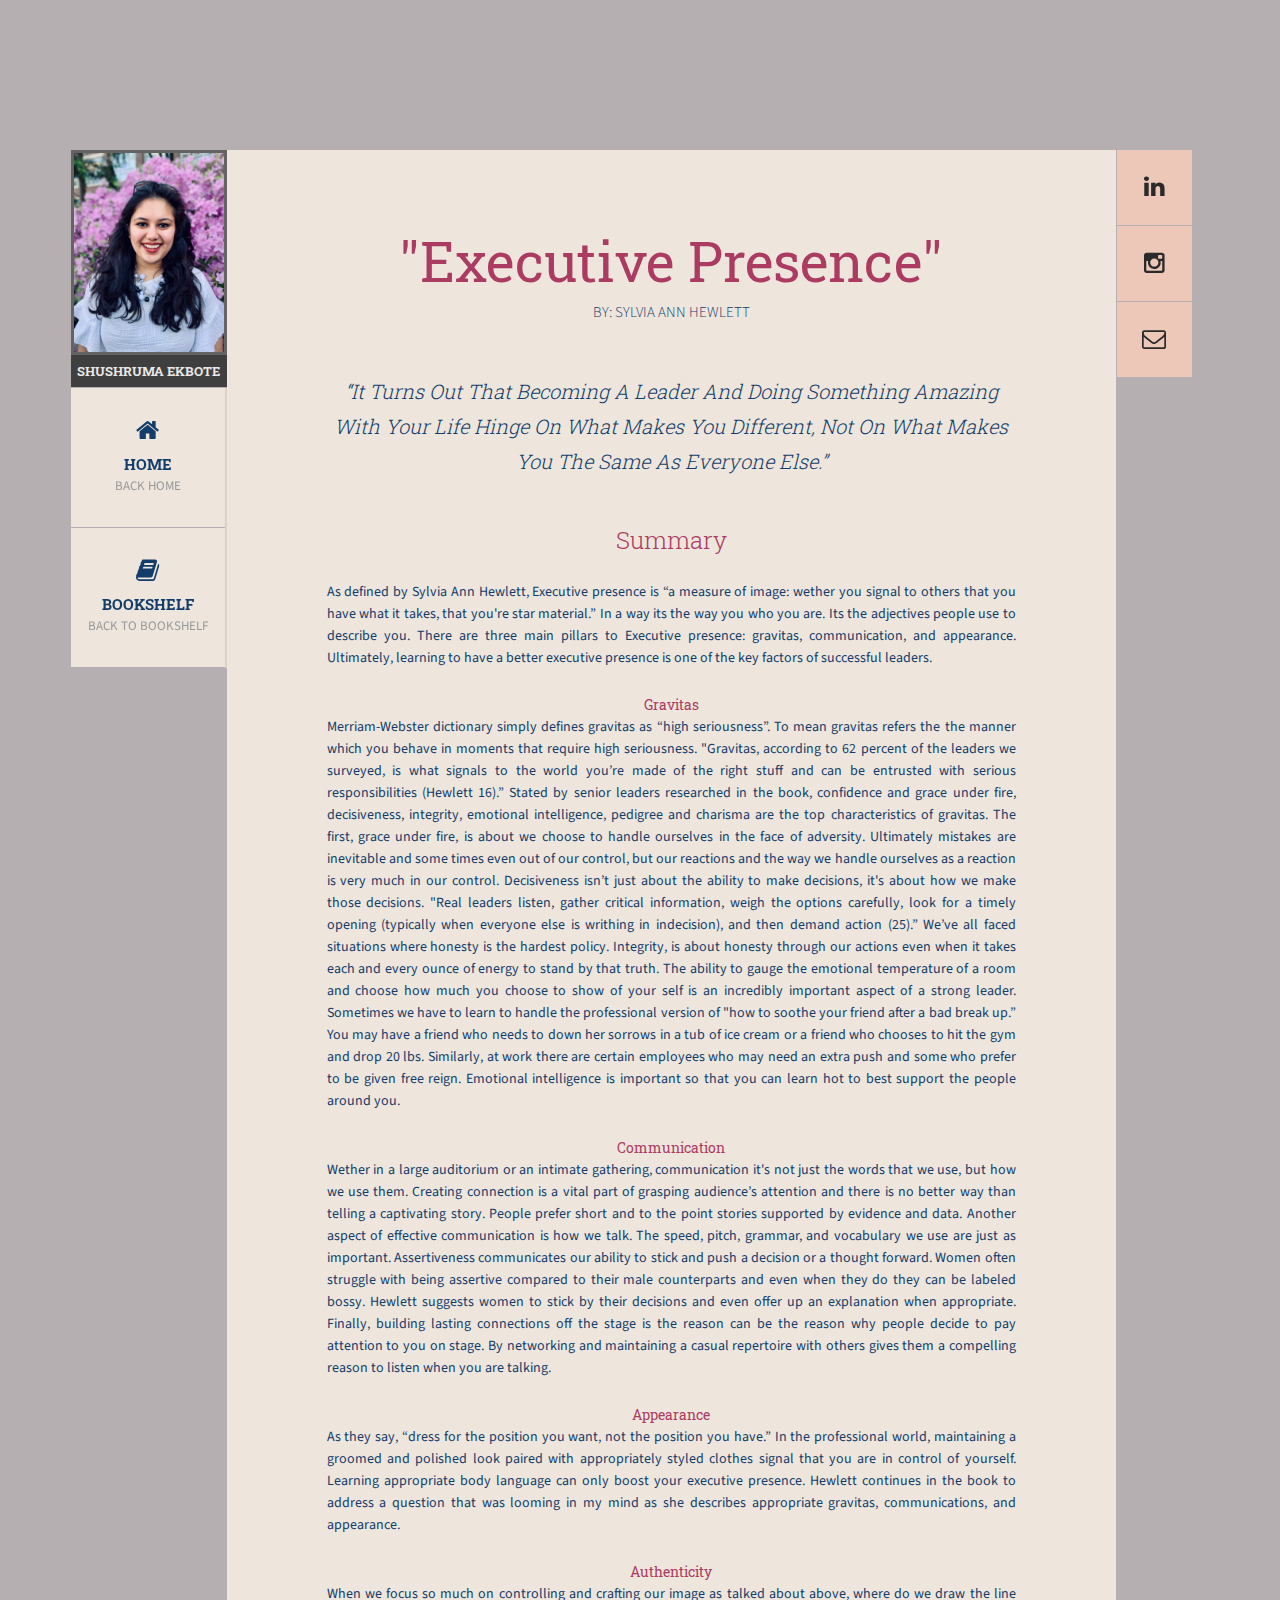
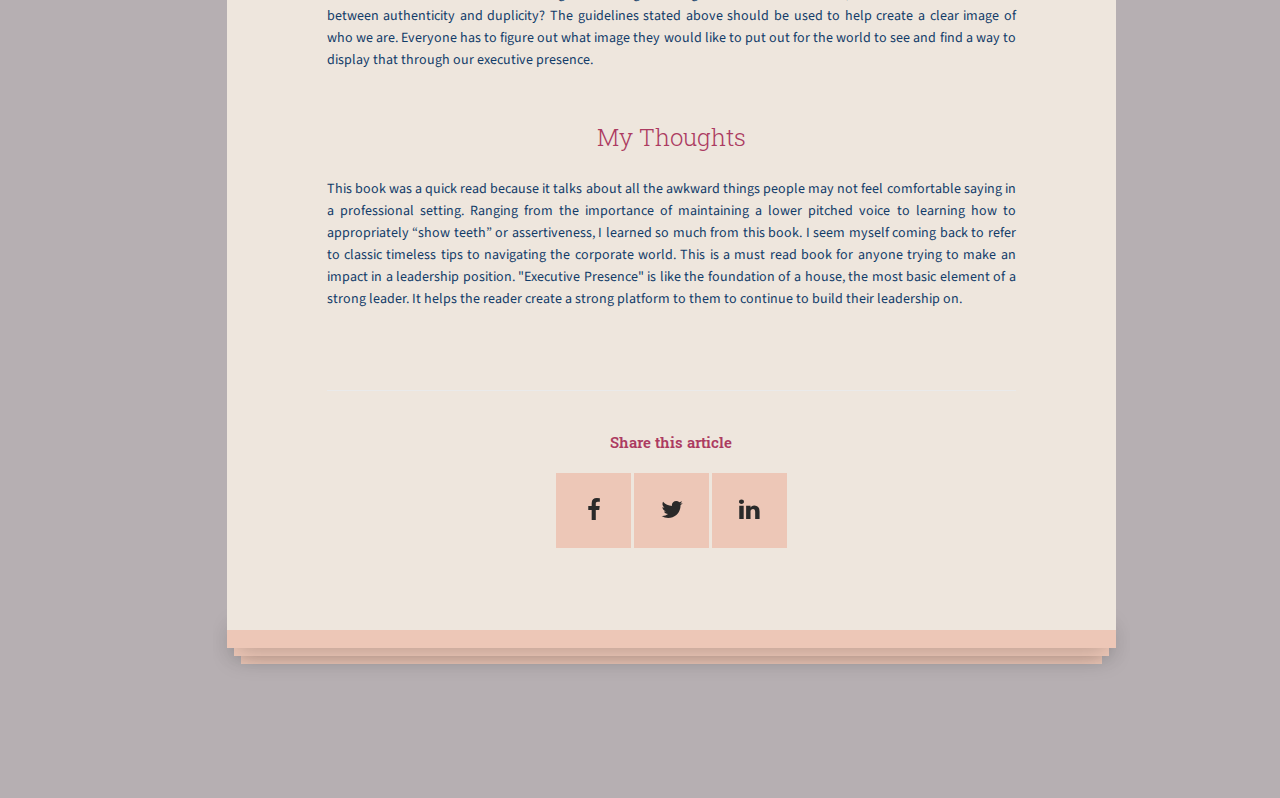
==== commit 124b1137: "w sharable link" ====
--- a/Executive_Presence.html
+++ b/Executive_Presence.html
@@ -183,9 +183,9 @@
 
 									<h5 class="mt-20">Share this article</h5>
 									<ul class="social mt-20">
-									<li><a href="https://www.facebook.com/sharer/sharer.php?u=https%3A//shushruma.github.io/startwwhy_br.html"><i class="icon-facebook"></i></a></li>
-									<li><a href="https://twitter.com/intent/tweet?text=https%3A//www.facebook.com/sharer/sharer.php?u=https%253A//shushruma.github.io/startwwhy_br.html"><i class="icon-twitter"></i></a></li>
-									<li><a href="https://www.linkedin.com/shareArticle?mini=true&url=https%3A//twitter.com/intent/tweet?text=https%253A//www.facebook.com/sharer/sharer.php?u=https%25253A//shushruma.github.io/startwwhy_br.html&title=Start%20With%20Why%20Book%20Blog%20by%20Shushruma%20Ekbote&summary=&source="><i class="icon-linkedin"></i></a></li>
+									<li><a href="https://www.facebook.com/sharer/sharer.php?u=https%3A%2F%2Fshushruma.github.io%2FExecutive_Presence.html&amp;src=sdkpreparse"><i class="icon-facebook"></i></a></li>
+									<li><a href="https://twitter.com/intent/tweet?url=%22https%3A%2F%2Fwww.facebook.com%2Fsharer%2Fsharer.php%3Fu%3Dhttps%253A%252F%252Fshushruma.github.io%252FExecutive_Presence.html%26amp%3Bsrc%3Dsdkpreparse%22&text="><i class="icon-twitter"></i></a></li>
+									<li><a href="http://www.linkedin.com/shareArticle?mini=true&url=%22https%3A%2F%2Fwww.facebook.com%2Fsharer%2Fsharer.php%3Fu%3Dhttps%253A%252F%252Fshushruma.github.io%252FExecutive_Presence.html%26amp%3Bsrc%3Dsdkpreparse%22&title="><i class="icon-linkedin"></i></a></li>
 								</ul>
 								</div>
 
--- a/css/main.css
+++ b/css/main.css
@@ -1166,6 +1166,7 @@
 
 .block-post .heading5{
     text-align: center;
+    text-underline-position: below ;
 }
 .block-post p{
 	margin-bottom:25px;
